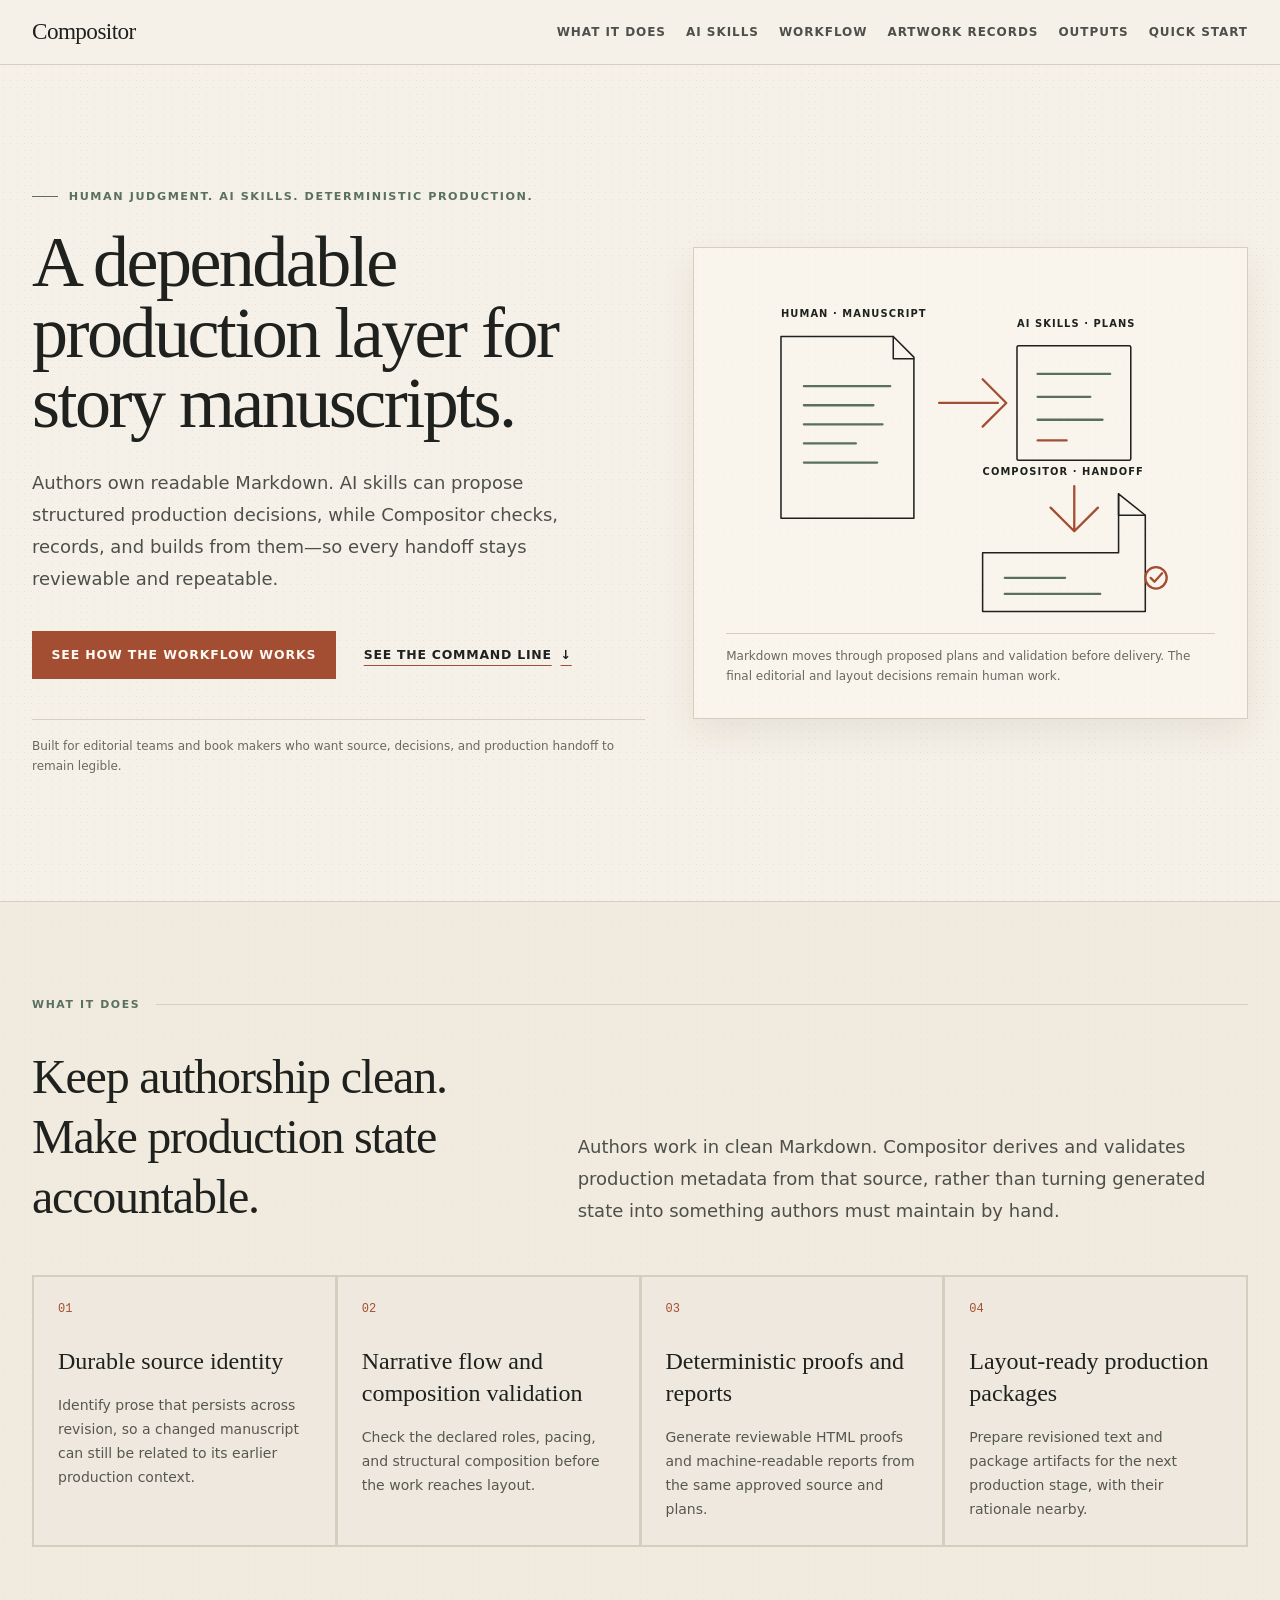
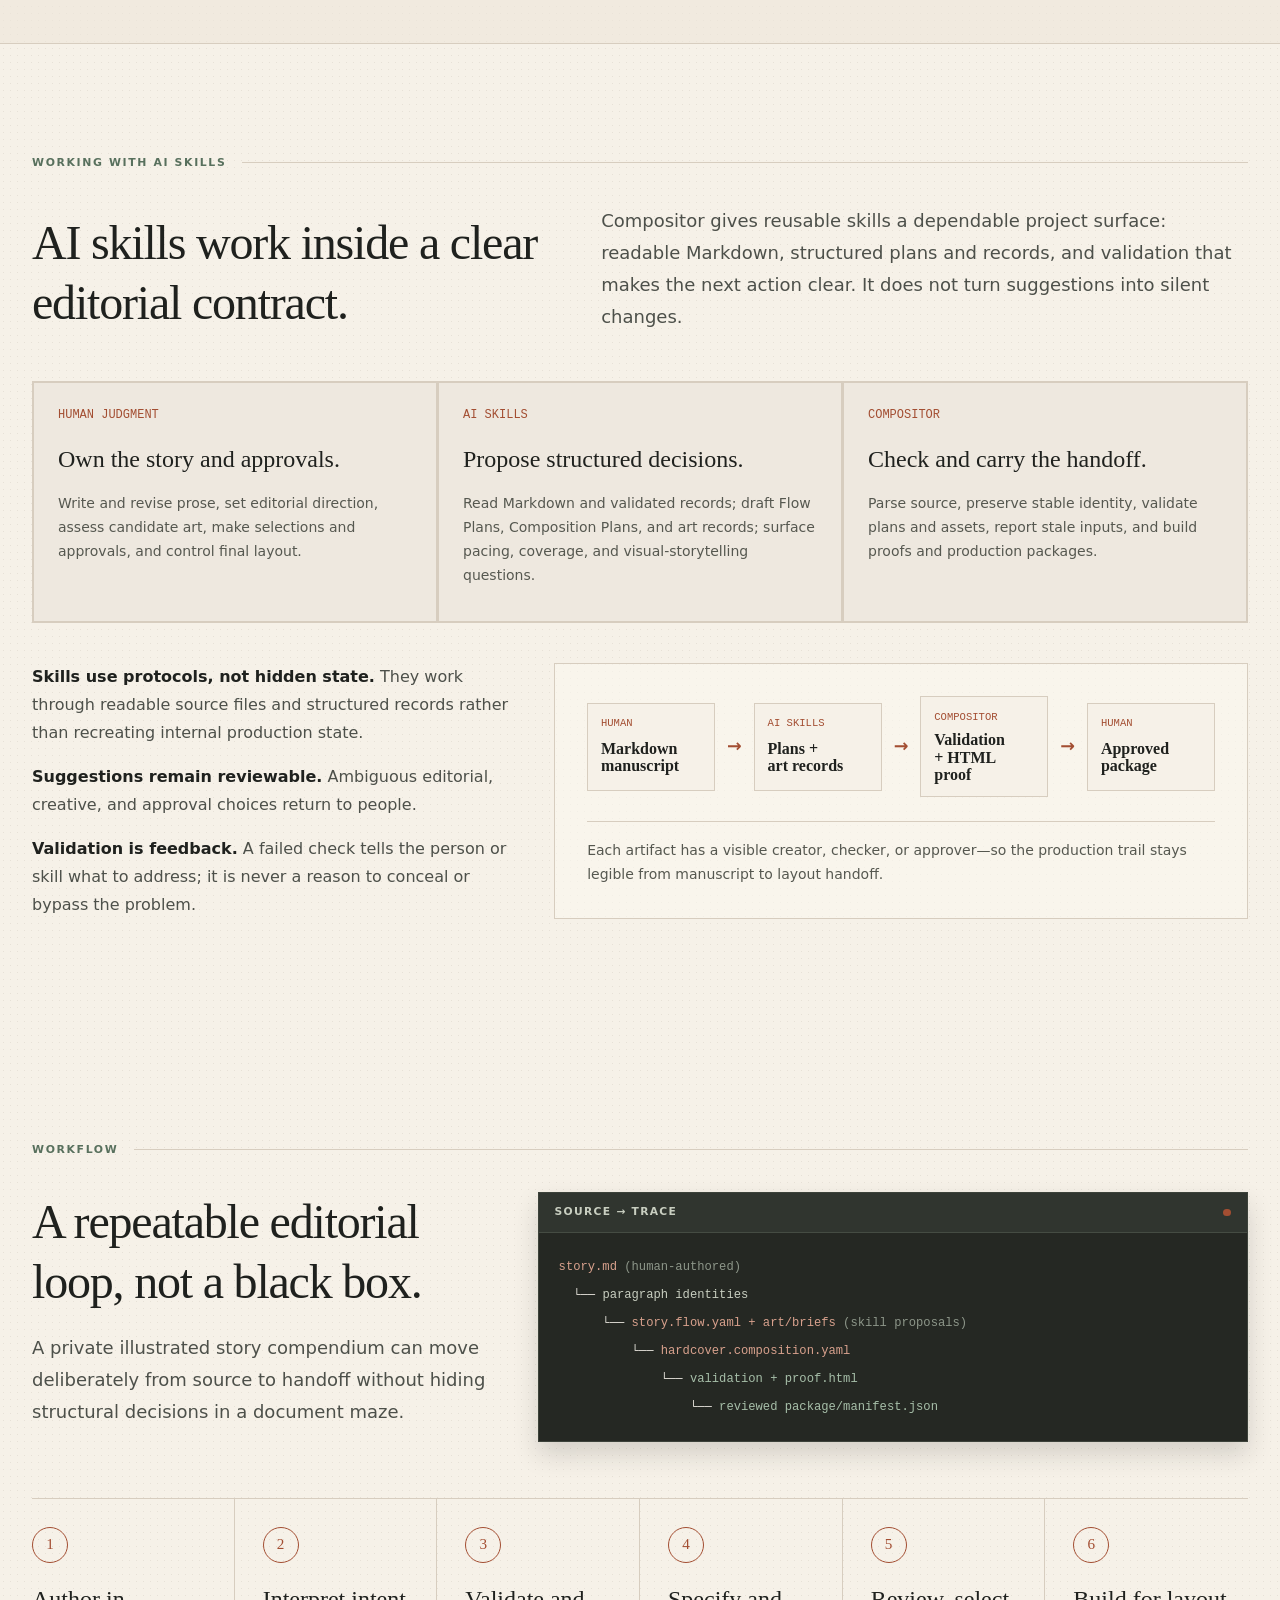
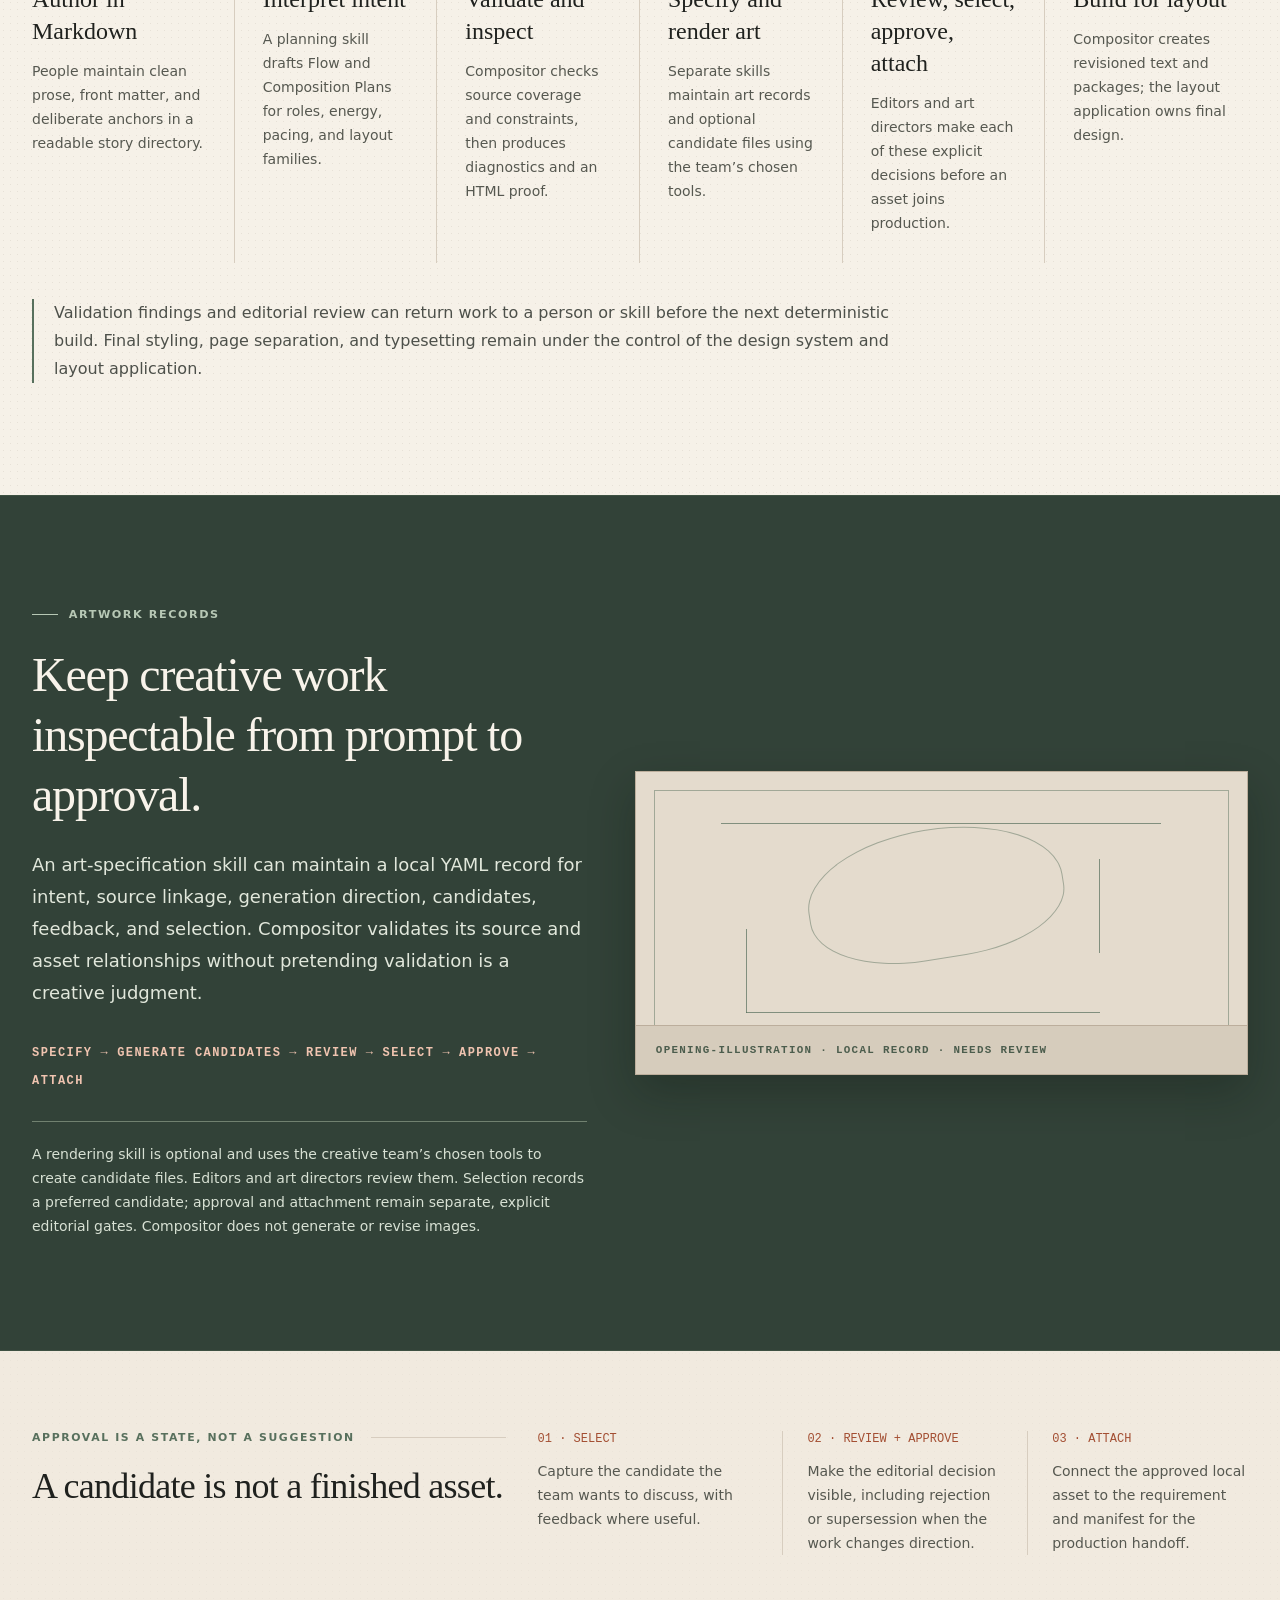
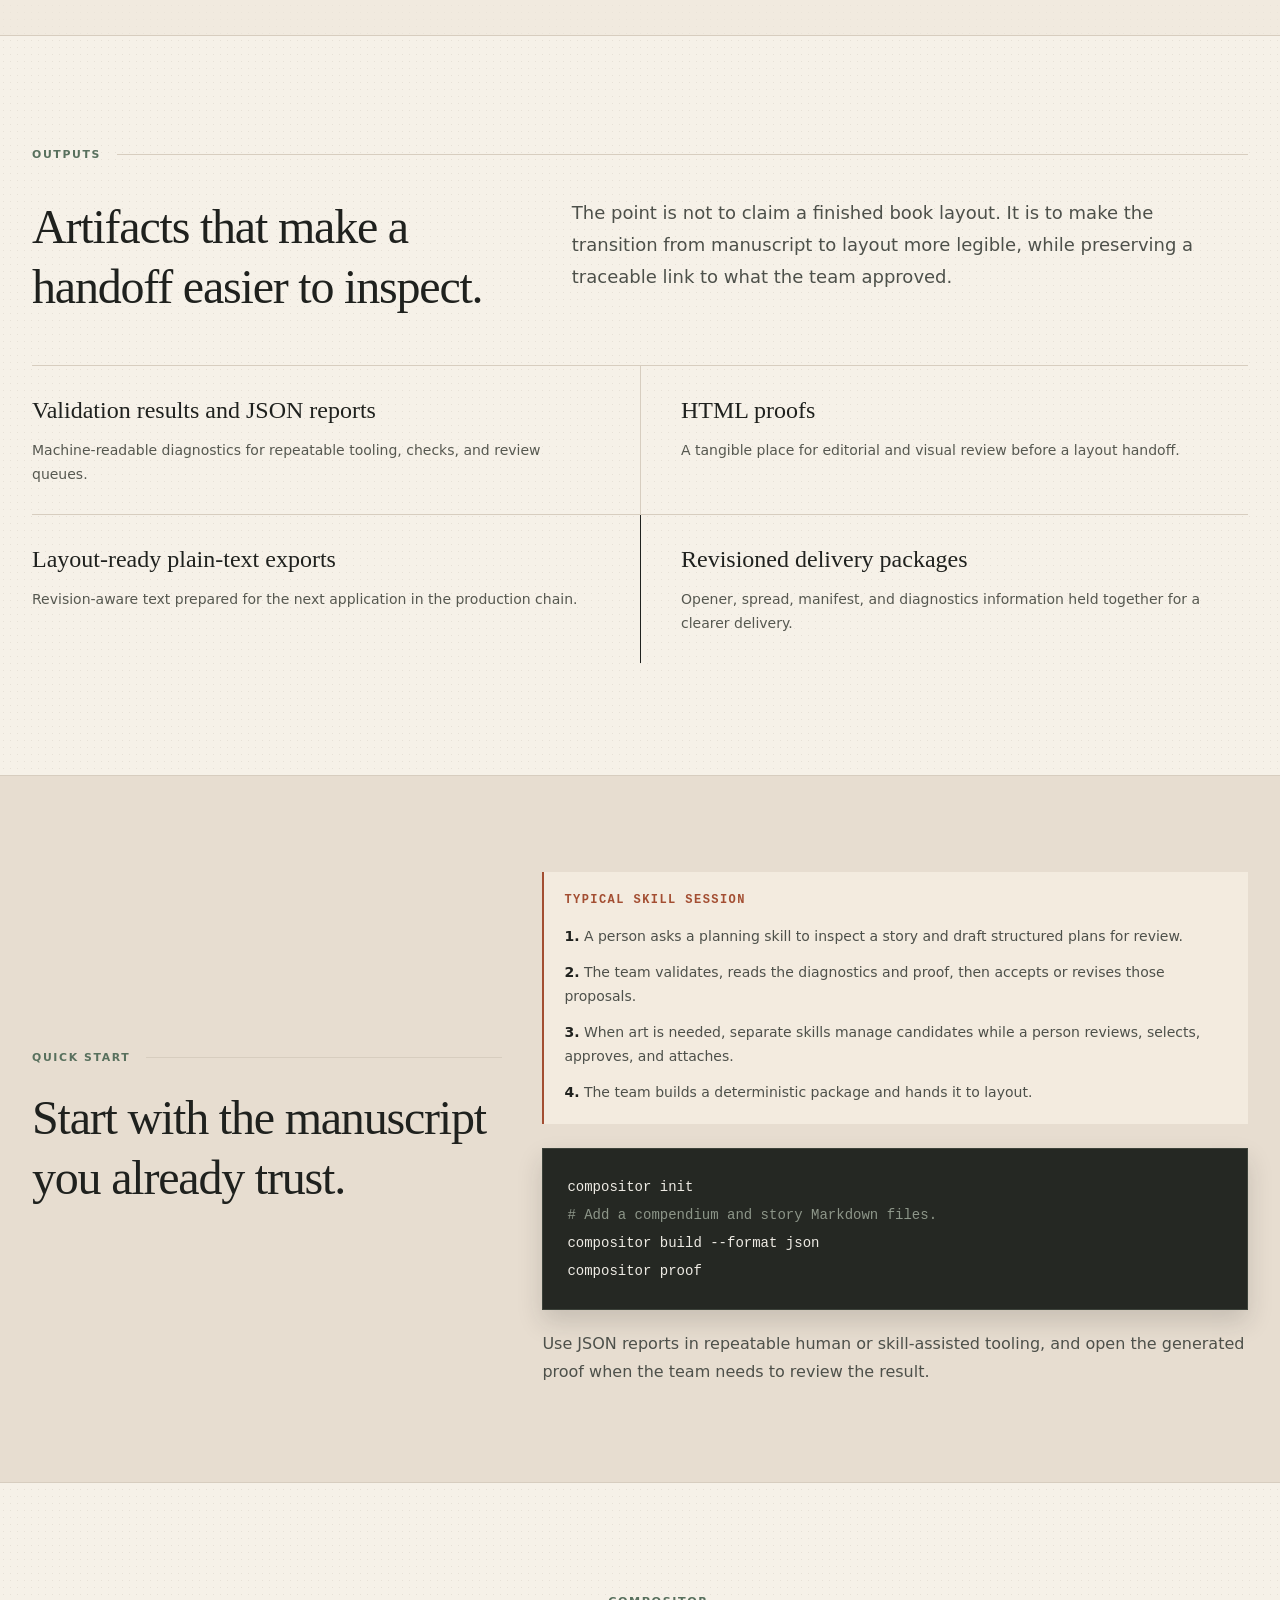
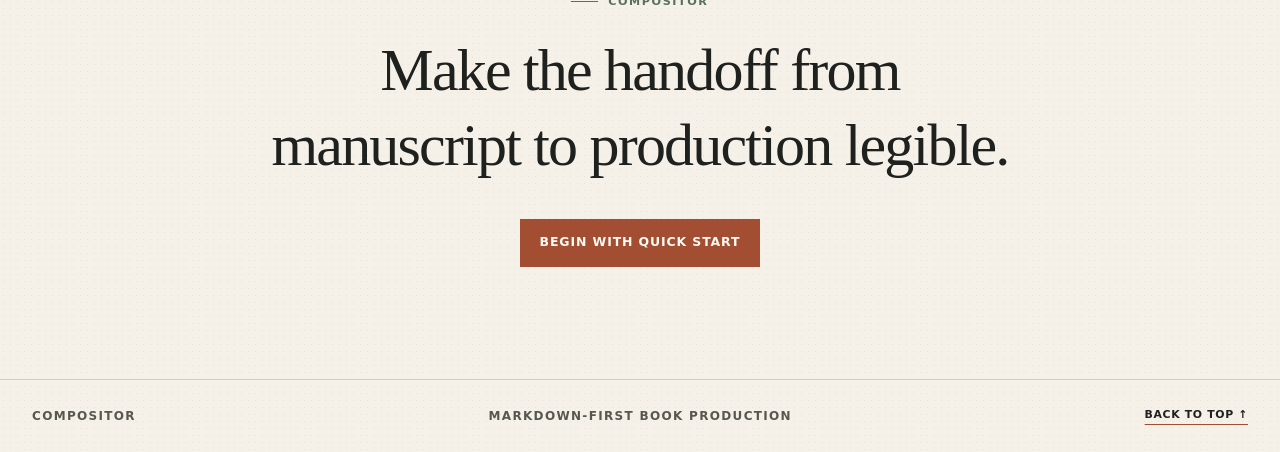
==== index.html @ b522b882 "chore: deploy website" ====
<!doctype html>
<html lang="en">
  <head>
    <meta charset="utf-8" />
    <meta name="viewport" content="width=device-width, initial-scale=1" />
    <meta
      name="description"
      content="Compositor is a deterministic, Markdown-first production layer for story manuscripts."
    />
    <title>Compositor — Markdown-first book production</title>
    <link rel="stylesheet" href="assets/styles.css" />
    <script type="module" src="assets/main.js"></script>
  </head>
  <body class="font-sans antialiased">
    <a
      class="sr-only fixed left-4 top-4 z-[100] bg-ink px-4 py-3 text-sm font-bold text-paper focus:not-sr-only"
      href="#main-content"
    >
      Skip to content
    </a>

    <header class="sticky top-0 z-50 border-b border-line bg-paper/95 backdrop-blur-sm">
      <div class="shell flex min-h-16 items-center justify-between gap-5">
        <a class="font-display text-[1.45rem] leading-none tracking-tight" href="#top" aria-label="Compositor home">Compositor</a>
        <nav class="hidden items-center gap-5 lg:flex" aria-label="Primary navigation">
          <a class="nav-link" href="#what-it-does">What it does</a>
          <a class="nav-link" href="#ai-workflow">AI skills</a>
          <a class="nav-link" href="#workflow">Workflow</a>
          <a class="nav-link" href="#artwork">Artwork records</a>
          <a class="nav-link" href="#outputs">Outputs</a>
          <a class="nav-link" href="#quick-start">Quick start</a>
        </nav>
        <button
          class="grid h-10 w-10 place-items-center border border-line text-ink lg:hidden"
          type="button"
          aria-expanded="false"
          aria-controls="mobile-menu"
          data-menu-button
        >
          <span class="sr-only">Toggle navigation</span>
          <span aria-hidden="true" class="text-lg leading-none">☰</span>
        </button>
      </div>
      <nav id="mobile-menu" class="border-t border-line bg-paper lg:hidden" aria-label="Mobile navigation" data-menu hidden>
        <div class="shell grid gap-1 py-4">
          <a class="nav-link px-1 py-2" href="#what-it-does">What it does</a>
          <a class="nav-link px-1 py-2" href="#ai-workflow">AI skills</a>
          <a class="nav-link px-1 py-2" href="#workflow">Workflow</a>
          <a class="nav-link px-1 py-2" href="#artwork">Artwork records</a>
          <a class="nav-link px-1 py-2" href="#outputs">Outputs</a>
          <a class="nav-link px-1 py-2" href="#quick-start">Quick start</a>
        </div>
      </nav>
    </header>

    <main id="main-content">
      <section id="top" class="shell grid min-h-[calc(100svh-4rem)] items-center gap-12 py-16 lg:grid-cols-[1.05fr_.95fr] lg:py-20">
        <div class="max-w-2xl">
          <p class="eyebrow">Human judgment. AI skills. Deterministic production.</p>
          <h1 class="mt-6 font-display text-5xl leading-[0.98] tracking-[-0.035em] text-ink sm:text-6xl lg:text-7xl">
            A dependable production layer for story manuscripts.
          </h1>
          <p class="mt-7 max-w-xl text-lg leading-8 text-[#4d504a]">
            Authors own readable Markdown. AI skills can propose structured production decisions, while Compositor checks, records, and builds from them—so every handoff stays reviewable and repeatable.
          </p>
          <div class="mt-9 flex flex-wrap items-center gap-x-7 gap-y-4">
            <a class="button-primary" href="#ai-workflow">See how the workflow works</a>
            <a class="text-link" href="#quick-start">See the command line <span aria-hidden="true">↓</span></a>
          </div>
          <p class="mt-10 border-t border-line pt-4 text-xs leading-5 text-[#686961]">
            Built for editorial teams and book makers who want source, decisions, and production handoff to remain legible.
          </p>
        </div>

        <figure class="relative mx-auto w-full max-w-xl border border-line bg-[#fbf7ef]/65 p-5 shadow-paper sm:p-8" aria-labelledby="hero-diagram-caption">
          <svg viewBox="0 0 640 440" class="h-auto w-full" role="img" aria-labelledby="hero-diagram-title hero-diagram-description">
            <title id="hero-diagram-title">Human, skill, and Compositor handoff</title>
            <desc id="hero-diagram-description">A manuscript passes through AI-skill plan proposals and Compositor validation to an approved production package.</desc>
            <g fill="none" stroke="currentColor" stroke-linecap="round" stroke-linejoin="round">
              <path d="M72 74h147l27 27v211H72z" stroke-width="2" />
              <path d="M219 74v29h27" stroke-width="2" />
              <path d="M102 139h113M102 164h91M102 189h103M102 214h68M102 239h96" stroke="#58705d" stroke-width="3" />
              <path d="M279 161h77M336 130l31 31-31 31" stroke="#a34e32" stroke-width="3" />
              <rect x="381" y="86" width="149" height="150" rx="2" stroke-width="2" />
              <path d="M408 123h95M408 153h69M408 183h85" stroke="#58705d" stroke-width="3" />
              <path d="M408 210h38" stroke="#a34e32" stroke-width="3" />
              <path d="M456 270v59M425 298l31 31 31-31" stroke="#a34e32" stroke-width="3" />
              <path d="M336 357h178v-77l35 28v126H336z" stroke-width="2" />
              <path d="M514 280v28h35" stroke-width="2" />
              <path d="M365 390h79M365 411h125" stroke="#58705d" stroke-width="3" />
              <circle cx="563" cy="390" r="14" stroke="#a34e32" stroke-width="3" />
              <path d="m556 390 5 5 10-11" stroke="#a34e32" stroke-width="3" />
            </g>
            <g fill="#1f211e" font-family="ui-sans-serif, system-ui, sans-serif" font-size="13" font-weight="700" letter-spacing="1.4">
              <text x="72" y="48">HUMAN · MANUSCRIPT</text>
              <text x="381" y="61">AI SKILLS · PLANS</text>
              <text x="336" y="255">COMPOSITOR · HANDOFF</text>
            </g>
          </svg>
          <figcaption id="hero-diagram-caption" class="mt-4 border-t border-line pt-3 text-xs leading-5 text-[#686961]">
            Markdown moves through proposed plans and validation before delivery. The final editorial and layout decisions remain human work.
          </figcaption>
        </figure>
      </section>

      <section id="what-it-does" class="border-y border-line bg-[#eee7da]/60 py-20 sm:py-24">
        <div class="shell">
          <p class="rule-label">What it does</p>
          <div class="mt-9 grid gap-10 lg:grid-cols-[.86fr_1.14fr] lg:items-end">
            <div>
              <h2 class="font-display text-4xl leading-tight tracking-[-0.025em] sm:text-5xl">Keep authorship clean. Make production state accountable.</h2>
            </div>
            <p class="max-w-2xl text-lg leading-8 text-[#4d504a]">
              Authors work in clean Markdown. Compositor derives and validates production metadata from that source, rather than turning generated state into something authors must maintain by hand.
            </p>
          </div>
          <div class="mt-12 grid gap-px overflow-hidden border border-line bg-line sm:grid-cols-2 lg:grid-cols-4">
            <article class="cap-card">
              <p class="font-mono text-xs text-rust">01</p>
              <h3 class="mt-7 font-display text-2xl">Durable source identity</h3>
              <p class="mt-4 text-sm leading-6 text-[#565850]">Identify prose that persists across revision, so a changed manuscript can still be related to its earlier production context.</p>
            </article>
            <article class="cap-card">
              <p class="font-mono text-xs text-rust">02</p>
              <h3 class="mt-7 font-display text-2xl">Narrative flow and composition validation</h3>
              <p class="mt-4 text-sm leading-6 text-[#565850]">Check the declared roles, pacing, and structural composition before the work reaches layout.</p>
            </article>
            <article class="cap-card">
              <p class="font-mono text-xs text-rust">03</p>
              <h3 class="mt-7 font-display text-2xl">Deterministic proofs and reports</h3>
              <p class="mt-4 text-sm leading-6 text-[#565850]">Generate reviewable HTML proofs and machine-readable reports from the same approved source and plans.</p>
            </article>
            <article class="cap-card">
              <p class="font-mono text-xs text-rust">04</p>
              <h3 class="mt-7 font-display text-2xl">Layout-ready production packages</h3>
              <p class="mt-4 text-sm leading-6 text-[#565850]">Prepare revisioned text and package artifacts for the next production stage, with their rationale nearby.</p>
            </article>
          </div>
        </div>
      </section>

      <section id="ai-workflow" class="shell py-20 sm:py-28">
        <p class="rule-label">Working with AI skills</p>
        <div class="mt-9 grid gap-10 lg:grid-cols-[.9fr_1.1fr] lg:items-end">
          <div>
            <h2 class="font-display text-4xl leading-tight tracking-[-0.025em] sm:text-5xl">AI skills work inside a clear editorial contract.</h2>
          </div>
          <p class="max-w-2xl text-lg leading-8 text-[#4d504a]">
            Compositor gives reusable skills a dependable project surface: readable Markdown, structured plans and records, and validation that makes the next action clear. It does not turn suggestions into silent changes.
          </p>
        </div>

        <div class="mt-12 grid gap-px overflow-hidden border border-line bg-line md:grid-cols-3" aria-label="Responsibility matrix">
          <article class="role-card">
            <p class="font-mono text-xs text-rust">HUMAN JUDGMENT</p>
            <h3 class="mt-5 font-display text-2xl">Own the story and approvals.</h3>
            <p class="mt-4 text-sm leading-6 text-[#565850]">Write and revise prose, set editorial direction, assess candidate art, make selections and approvals, and control final layout.</p>
          </article>
          <article class="role-card">
            <p class="font-mono text-xs text-rust">AI SKILLS</p>
            <h3 class="mt-5 font-display text-2xl">Propose structured decisions.</h3>
            <p class="mt-4 text-sm leading-6 text-[#565850]">Read Markdown and validated records; draft Flow Plans, Composition Plans, and art records; surface pacing, coverage, and visual-storytelling questions.</p>
          </article>
          <article class="role-card">
            <p class="font-mono text-xs text-rust">COMPOSITOR</p>
            <h3 class="mt-5 font-display text-2xl">Check and carry the handoff.</h3>
            <p class="mt-4 text-sm leading-6 text-[#565850]">Parse source, preserve stable identity, validate plans and assets, report stale inputs, and build proofs and production packages.</p>
          </article>
        </div>

        <div class="mt-10 grid gap-10 lg:grid-cols-[.82fr_1.18fr] lg:items-center">
          <div class="space-y-4 text-base leading-7 text-[#4d504a]">
            <p><strong class="text-ink">Skills use protocols, not hidden state.</strong> They work through readable source files and structured records rather than recreating internal production state.</p>
            <p><strong class="text-ink">Suggestions remain reviewable.</strong> Ambiguous editorial, creative, and approval choices return to people.</p>
            <p><strong class="text-ink">Validation is feedback.</strong> A failed check tells the person or skill what to address; it is never a reason to conceal or bypass the problem.</p>
          </div>
          <figure class="border border-line bg-[#fbf7ef]/65 p-6 sm:p-8" aria-labelledby="handoff-caption">
            <div class="handoff-rail" aria-label="Artifact handoff">
              <div class="handoff-node">
                <span class="font-mono text-[0.66rem] text-rust">HUMAN</span>
                <strong>Markdown<br />manuscript</strong>
              </div>
              <span class="handoff-arrow" aria-hidden="true">→</span>
              <div class="handoff-node">
                <span class="font-mono text-[0.66rem] text-rust">AI SKILLS</span>
                <strong>Plans +<br />art records</strong>
              </div>
              <span class="handoff-arrow" aria-hidden="true">→</span>
              <div class="handoff-node">
                <span class="font-mono text-[0.66rem] text-rust">COMPOSITOR</span>
                <strong>Validation<br />+ HTML proof</strong>
              </div>
              <span class="handoff-arrow" aria-hidden="true">→</span>
              <div class="handoff-node">
                <span class="font-mono text-[0.66rem] text-rust">HUMAN</span>
                <strong>Approved<br />package</strong>
              </div>
            </div>
            <figcaption id="handoff-caption" class="mt-6 border-t border-line pt-4 text-sm leading-6 text-[#565850]">
              Each artifact has a visible creator, checker, or approver—so the production trail stays legible from manuscript to layout handoff.
            </figcaption>
          </figure>
        </div>
      </section>

      <section id="workflow" class="shell py-20 sm:py-28">
        <p class="rule-label">Workflow</p>
        <div class="mt-9 grid gap-8 lg:grid-cols-[.8fr_1.2fr]">
          <div>
            <h2 class="font-display text-4xl leading-tight tracking-[-0.025em] sm:text-5xl">A repeatable editorial loop, not a black box.</h2>
            <p class="mt-5 max-w-lg text-lg leading-8 text-[#4d504a]">A private illustrated story compendium can move deliberately from source to handoff without hiding structural decisions in a document maze.</p>
          </div>
          <aside class="code-panel self-start" aria-label="Example source-to-output trace">
            <div class="code-heading"><span>source → trace</span><span class="dot" aria-hidden="true"></span></div>
            <pre class="overflow-x-auto p-5 font-mono text-[0.76rem] leading-7"><code><span class="text-[#d8a18d]">story.md</span> <span class="text-[#8d9689]">(human-authored)</span>
  └── <span class="text-[#c8cec0]">paragraph identities</span>
      └── <span class="text-[#d8a18d]">story.flow.yaml + art/briefs</span> <span class="text-[#8d9689]">(skill proposals)</span>
          └── <span class="text-[#d8a18d]">hardcover.composition.yaml</span>
              └── <span class="text-[#a7bfa9]">validation + proof.html</span>
                  └── <span class="text-[#a7bfa9]">reviewed package/manifest.json</span></code></pre>
          </aside>
        </div>
        <ol class="mt-14 grid gap-0 border-t border-line xl:grid-cols-6">
          <li class="border-b border-line py-7 pr-6 xl:border-b-0 xl:border-r xl:pr-7">
            <span class="step-number">1</span>
            <h3 class="mt-5 font-display text-2xl">Author in Markdown</h3>
            <p class="mt-3 text-sm leading-6 text-[#565850]">People maintain clean prose, front matter, and deliberate anchors in a readable story directory.</p>
          </li>
          <li class="border-b border-line py-7 pr-6 xl:border-b-0 xl:border-r xl:px-7">
            <span class="step-number">2</span>
            <h3 class="mt-5 font-display text-2xl">Interpret intent</h3>
            <p class="mt-3 text-sm leading-6 text-[#565850]">A planning skill drafts Flow and Composition Plans for roles, energy, pacing, and layout families.</p>
          </li>
          <li class="border-b border-line py-7 pr-6 xl:border-b-0 xl:border-r xl:px-7">
            <span class="step-number">3</span>
            <h3 class="mt-5 font-display text-2xl">Validate and inspect</h3>
            <p class="mt-3 text-sm leading-6 text-[#565850]">Compositor checks source coverage and constraints, then produces diagnostics and an HTML proof.</p>
          </li>
          <li class="border-b border-line py-7 pr-6 xl:border-b-0 xl:border-r xl:px-7">
            <span class="step-number">4</span>
            <h3 class="mt-5 font-display text-2xl">Specify and render art</h3>
            <p class="mt-3 text-sm leading-6 text-[#565850]">Separate skills maintain art records and optional candidate files using the team’s chosen tools.</p>
          </li>
          <li class="border-b border-line py-7 pr-6 xl:border-b-0 xl:border-r xl:px-7">
            <span class="step-number">5</span>
            <h3 class="mt-5 font-display text-2xl">Review, select, approve, attach</h3>
            <p class="mt-3 text-sm leading-6 text-[#565850]">Editors and art directors make each of these explicit decisions before an asset joins production.</p>
          </li>
          <li class="py-7 xl:pl-7">
            <span class="step-number">6</span>
            <h3 class="mt-5 font-display text-2xl">Build for layout</h3>
            <p class="mt-3 text-sm leading-6 text-[#565850]">Compositor creates revisioned text and packages; the layout application owns final design.</p>
          </li>
        </ol>
        <p class="mt-9 max-w-4xl border-l-2 border-moss pl-5 text-base leading-7 text-[#4d504a]">
          Validation findings and editorial review can return work to a person or skill before the next deterministic build. Final styling, page separation, and typesetting remain under the control of the design system and layout application.
        </p>
      </section>

      <section id="artwork" class="border-y border-[#3e5142] bg-[#324238] py-20 text-[#f8f3ea] sm:py-28">
        <div class="shell grid gap-12 lg:grid-cols-[.95fr_1.05fr] lg:items-center">
          <div>
            <p class="eyebrow !text-[#b7c8b5]">Artwork records</p>
            <h2 class="mt-6 font-display text-4xl leading-tight tracking-[-0.025em] sm:text-5xl">Keep creative work inspectable from prompt to approval.</h2>
            <p class="mt-6 max-w-xl text-lg leading-8 text-[#e1e7db]">
              An art-specification skill can maintain a local YAML record for intent, source linkage, generation direction, candidates, feedback, and selection. Compositor validates its source and asset relationships without pretending validation is a creative judgment.
            </p>
            <ol class="mt-9 flex flex-wrap gap-x-2 gap-y-3 font-mono text-xs font-bold uppercase tracking-[0.12em] text-[#f0c4b0]" aria-label="Artwork lifecycle">
              <li>Specify</li><li aria-hidden="true">→</li><li>Generate candidates</li><li aria-hidden="true">→</li><li>Review</li><li aria-hidden="true">→</li><li>Select</li><li aria-hidden="true">→</li><li>Approve</li><li aria-hidden="true">→</li><li>Attach</li>
            </ol>
            <p class="mt-8 border-t border-[#718170] pt-5 text-sm leading-6 text-[#d8e1d4]">
              A rendering skill is optional and uses the creative team’s chosen tools to create candidate files. Editors and art directors review them. Selection records a preferred candidate; approval and attachment remain separate, explicit editorial gates. Compositor does not generate or revise images.
            </p>
          </div>
          <figure class="art-frame shadow-[0_18px_42px_rgba(11,20,13,.28)]" aria-labelledby="art-caption">
            <div class="absolute inset-x-[14%] top-[17%] h-px bg-moss/70"></div>
            <div class="absolute bottom-[20%] left-[18%] h-px w-[58%] bg-moss/70"></div>
            <div class="absolute bottom-[20%] left-[18%] h-[28%] w-px bg-moss/70"></div>
            <div class="absolute right-[24%] top-[29%] h-[31%] w-px bg-moss/70"></div>
            <div class="absolute inset-x-0 bottom-0 border-t border-[#bcae9c] bg-[#d6ccbc] px-5 py-4 font-mono text-[0.68rem] font-bold uppercase tracking-[0.12em] text-[#4c5d4d]">
              opening-illustration · local record · needs review
            </div>
            <figcaption id="art-caption" class="sr-only">A neutral placeholder for a structured artwork record, not a proposed illustration.</figcaption>
          </figure>
        </div>
      </section>

      <section class="border-b border-line bg-[#eee7da]/60 py-16 sm:py-20">
        <div class="shell grid gap-8 lg:grid-cols-[.8fr_1.2fr]">
          <div>
            <p class="rule-label">Approval is a state, not a suggestion</p>
            <h2 class="mt-5 font-display text-3xl leading-tight tracking-[-0.02em] sm:text-4xl">A candidate is not a finished asset.</h2>
          </div>
          <div class="grid gap-6 sm:grid-cols-3">
            <article>
              <p class="font-mono text-xs text-rust">01 · SELECT</p>
              <p class="mt-3 text-sm leading-6 text-[#565850]">Capture the candidate the team wants to discuss, with feedback where useful.</p>
            </article>
            <article class="border-t border-line pt-6 sm:border-l sm:border-t-0 sm:pl-6 sm:pt-0">
              <p class="font-mono text-xs text-rust">02 · REVIEW + APPROVE</p>
              <p class="mt-3 text-sm leading-6 text-[#565850]">Make the editorial decision visible, including rejection or supersession when the work changes direction.</p>
            </article>
            <article class="border-t border-line pt-6 sm:border-l sm:border-t-0 sm:pl-6 sm:pt-0">
              <p class="font-mono text-xs text-rust">03 · ATTACH</p>
              <p class="mt-3 text-sm leading-6 text-[#565850]">Connect the approved local asset to the requirement and manifest for the production handoff.</p>
            </article>
          </div>
        </div>
      </section>

      <section id="outputs" class="shell py-20 sm:py-28">
        <p class="rule-label">Outputs</p>
        <div class="mt-9 grid gap-10 lg:grid-cols-[.85fr_1.15fr]">
          <div>
            <h2 class="font-display text-4xl leading-tight tracking-[-0.025em] sm:text-5xl">Artifacts that make a handoff easier to inspect.</h2>
          </div>
          <p class="max-w-2xl text-lg leading-8 text-[#4d504a]">The point is not to claim a finished book layout. It is to make the transition from manuscript to layout more legible, while preserving a traceable link to what the team approved.</p>
        </div>
        <div class="mt-12 grid border-t border-line md:grid-cols-2">
          <article class="border-b border-line py-7 md:pr-10">
            <h3 class="font-display text-2xl">Validation results and JSON reports</h3>
            <p class="mt-3 text-sm leading-6 text-[#565850]">Machine-readable diagnostics for repeatable tooling, checks, and review queues.</p>
          </article>
          <article class="border-b border-line py-7 md:border-l md:pl-10">
            <h3 class="font-display text-2xl">HTML proofs</h3>
            <p class="mt-3 text-sm leading-6 text-[#565850]">A tangible place for editorial and visual review before a layout handoff.</p>
          </article>
          <article class="border-b border-line py-7 md:border-b-0 md:pr-10">
            <h3 class="font-display text-2xl">Layout-ready plain-text exports</h3>
            <p class="mt-3 text-sm leading-6 text-[#565850]">Revision-aware text prepared for the next application in the production chain.</p>
          </article>
          <article class="py-7 md:border-l md:pl-10">
            <h3 class="font-display text-2xl">Revisioned delivery packages</h3>
            <p class="mt-3 text-sm leading-6 text-[#565850]">Opener, spread, manifest, and diagnostics information held together for a clearer delivery.</p>
          </article>
        </div>
      </section>

      <section id="quick-start" class="border-y border-line bg-[#e7ddd0] py-20 sm:py-24">
        <div class="shell grid gap-10 lg:grid-cols-[.8fr_1.2fr] lg:items-center">
          <div>
            <p class="rule-label">Quick start</p>
            <h2 class="mt-6 font-display text-4xl leading-tight tracking-[-0.025em] sm:text-5xl">Start with the manuscript you already trust.</h2>
          </div>
          <div class="min-w-0">
            <aside class="mb-6 border-l-2 border-rust bg-[#f3ebdf] px-5 py-5" aria-label="Typical skill session">
              <p class="font-mono text-xs font-bold uppercase tracking-[0.12em] text-rust">Typical skill session</p>
              <ol class="mt-4 grid gap-3 text-sm leading-6 text-[#4d504a]">
                <li><strong class="text-ink">1.</strong> A person asks a planning skill to inspect a story and draft structured plans for review.</li>
                <li><strong class="text-ink">2.</strong> The team validates, reads the diagnostics and proof, then accepts or revises those proposals.</li>
                <li><strong class="text-ink">3.</strong> When art is needed, separate skills manage candidates while a person reviews, selects, approves, and attaches.</li>
                <li><strong class="text-ink">4.</strong> The team builds a deterministic package and hands it to layout.</li>
              </ol>
            </aside>
            <pre class="code-panel"><code class="block overflow-x-auto p-6 font-mono text-sm leading-7">compositor init
<span class="text-[#8d9689]"># Add a compendium and story Markdown files.</span>
compositor build --format json
compositor proof</code></pre>
            <p class="mt-5 text-base leading-7 text-[#4d504a]">Use JSON reports in repeatable human or skill-assisted tooling, and open the generated proof when the team needs to review the result.</p>
          </div>
        </div>
      </section>

      <section class="shell py-20 text-center sm:py-28">
        <p class="eyebrow mx-auto w-fit">Compositor</p>
        <h2 class="mx-auto mt-6 max-w-3xl font-display text-4xl leading-tight tracking-[-0.03em] sm:text-6xl">Make the handoff from manuscript to production legible.</h2>
        <a class="button-primary mt-9" href="#quick-start">Begin with quick start</a>
      </section>
    </main>

    <footer class="border-t border-line">
      <div class="shell flex flex-col gap-3 py-7 text-xs font-bold uppercase tracking-[0.11em] text-[#565850] sm:flex-row sm:items-center sm:justify-between">
        <span>Compositor</span>
        <span>Markdown-first book production</span>
        <a class="text-link !text-[0.68rem]" href="#top">Back to top ↑</a>
      </div>
    </footer>
  </body>
</html>
---- assets/styles.css ----
/*! tailwindcss v4.3.3 | MIT License | https://tailwindcss.com */
@layer properties{@supports (((-webkit-hyphens:none)) and (not (margin-trim:inline))) or ((-moz-orient:inline) and (not (color:rgb(from red r g b)))){*,:before,:after,::backdrop{--tw-space-y-reverse:0;--tw-border-style:solid;--tw-leading:initial;--tw-font-weight:initial;--tw-tracking:initial;--tw-ordinal:initial;--tw-slashed-zero:initial;--tw-numeric-figure:initial;--tw-numeric-spacing:initial;--tw-numeric-fraction:initial;--tw-shadow:0 0 #0000;--tw-shadow-color:initial;--tw-shadow-alpha:100%;--tw-inset-shadow:0 0 #0000;--tw-inset-shadow-color:initial;--tw-inset-shadow-alpha:100%;--tw-ring-color:initial;--tw-ring-shadow:0 0 #0000;--tw-inset-ring-color:initial;--tw-inset-ring-shadow:0 0 #0000;--tw-ring-inset:initial;--tw-ring-offset-width:0px;--tw-ring-offset-color:#fff;--tw-ring-offset-shadow:0 0 #0000;--tw-blur:initial;--tw-brightness:initial;--tw-contrast:initial;--tw-grayscale:initial;--tw-hue-rotate:initial;--tw-invert:initial;--tw-opacity:initial;--tw-saturate:initial;--tw-sepia:initial;--tw-drop-shadow:initial;--tw-drop-shadow-color:initial;--tw-drop-shadow-alpha:100%;--tw-drop-shadow-size:initial;--tw-backdrop-blur:initial;--tw-backdrop-brightness:initial;--tw-backdrop-contrast:initial;--tw-backdrop-grayscale:initial;--tw-backdrop-hue-rotate:initial;--tw-backdrop-invert:initial;--tw-backdrop-opacity:initial;--tw-backdrop-saturate:initial;--tw-backdrop-sepia:initial}}}@layer theme{:root,:host{--font-sans:Inter, ui-sans-serif, system-ui, -apple-system, BlinkMacSystemFont, "Segoe UI", sans-serif;--font-mono:"SFMono-Regular", Consolas, "Liberation Mono", monospace;--spacing:.25rem;--container-lg:32rem;--container-xl:36rem;--container-2xl:42rem;--container-3xl:48rem;--container-4xl:56rem;--text-xs:.75rem;--text-xs--line-height:calc(1 / .75);--text-sm:.875rem;--text-sm--line-height:calc(1.25 / .875);--text-base:1rem;--text-base--line-height:calc(1.5 / 1);--text-lg:1.125rem;--text-lg--line-height:calc(1.75 / 1.125);--text-2xl:1.5rem;--text-2xl--line-height:calc(2 / 1.5);--text-3xl:1.875rem;--text-3xl--line-height:calc(2.25 / 1.875);--text-4xl:2.25rem;--text-4xl--line-height:calc(2.5 / 2.25);--text-5xl:3rem;--text-5xl--line-height:1;--text-6xl:3.75rem;--text-6xl--line-height:1;--text-7xl:4.5rem;--text-7xl--line-height:1;--font-weight-bold:700;--tracking-tight:-.025em;--leading-tight:1.25;--blur-sm:8px;--default-transition-duration:.15s;--default-transition-timing-function:cubic-bezier(.4, 0, .2, 1);--default-font-family:var(--font-sans);--default-mono-font-family:var(--font-mono);--color-paper:#f6f1e8;--color-ink:#1f211e;--color-rust:#a34e32;--color-moss:#58705d;--color-line:#d7cdbf;--font-display:"Iowan Old Style", "Palatino Linotype", "Book Antiqua", Palatino, Georgia, serif}}@layer base{*,:after,:before,::backdrop{box-sizing:border-box;border:0 solid;margin:0;padding:0}::file-selector-button{box-sizing:border-box;border:0 solid;margin:0;padding:0}html,:host{-webkit-text-size-adjust:100%;tab-size:4;line-height:1.5;font-family:var(--default-font-family,-apple-system, BlinkMacSystemFont, "Segoe UI", Roboto, "Helvetica Neue", "Noto Sans", Arial, sans-serif, "Apple Color Emoji", "Segoe UI Emoji", "Segoe UI Symbol", "Noto Color Emoji");font-feature-settings:var(--default-font-feature-settings,normal);font-variation-settings:var(--default-font-variation-settings,normal);-webkit-tap-highlight-color:transparent}hr{height:0;color:inherit;border-top-width:1px}abbr:where([title]){-webkit-text-decoration:underline dotted;text-decoration:underline dotted}h1,h2,h3,h4,h5,h6{font-size:inherit;font-weight:inherit}a{color:inherit;-webkit-text-decoration:inherit;-webkit-text-decoration:inherit;-webkit-text-decoration:inherit;text-decoration:inherit}b,strong{font-weight:bolder}code,kbd,samp,pre{font-family:var(--default-mono-font-family,ui-monospace, SFMono-Regular, Menlo, Monaco, Consolas, "Liberation Mono", "Courier New", monospace);font-feature-settings:var(--default-mono-font-feature-settings,normal);font-variation-settings:var(--default-mono-font-variation-settings,normal);font-size:1em}small{font-size:80%}sub,sup{vertical-align:baseline;font-size:75%;line-height:0;position:relative}sub{bottom:-.25em}sup{top:-.5em}table{text-indent:0;border-color:inherit;border-collapse:collapse}:-moz-focusring:where(:not(iframe)){outline:auto}progress{vertical-align:baseline}summary{display:list-item}ol,ul,menu{list-style:none}img,svg,video,canvas,audio,iframe,embed,object{vertical-align:middle;display:block}img,video{max-width:100%;height:auto}button,input,select,optgroup,textarea{font:inherit;font-feature-settings:inherit;font-variation-settings:inherit;letter-spacing:inherit;color:inherit;opacity:1;background-color:#0000;border-radius:0}::file-selector-button{font:inherit;font-feature-settings:inherit;font-variation-settings:inherit;letter-spacing:inherit;color:inherit;opacity:1;background-color:#0000;border-radius:0}:where(select:is([multiple],[size])) optgroup{font-weight:bolder}:where(select:is([multiple],[size])) optgroup option{padding-inline-start:20px}::file-selector-button{margin-inline-end:4px}::placeholder{opacity:1}@supports (not ((-webkit-appearance:-apple-pay-button))) or (contain-intrinsic-size:1px){::placeholder{color:currentColor}@supports (color:color-mix(in lab, red, red)){::placeholder{color:color-mix(in oklab, currentcolor 50%, transparent)}}}textarea{resize:vertical}::-webkit-search-decoration{-webkit-appearance:none}::-webkit-date-and-time-value{min-height:1lh;text-align:inherit}::-webkit-datetime-edit{display:inline-flex}::-webkit-datetime-edit-fields-wrapper{padding:0}::-webkit-datetime-edit{padding-block:0}::-webkit-datetime-edit-year-field{padding-block:0}::-webkit-datetime-edit-month-field{padding-block:0}::-webkit-datetime-edit-day-field{padding-block:0}::-webkit-datetime-edit-hour-field{padding-block:0}::-webkit-datetime-edit-minute-field{padding-block:0}::-webkit-datetime-edit-second-field{padding-block:0}::-webkit-datetime-edit-millisecond-field{padding-block:0}::-webkit-datetime-edit-meridiem-field{padding-block:0}::-webkit-calendar-picker-indicator{line-height:1}:-moz-ui-invalid{box-shadow:none}button,input:where([type=button],[type=reset],[type=submit]){appearance:button}::file-selector-button{appearance:button}::-webkit-inner-spin-button{height:auto}::-webkit-outer-spin-button{height:auto}[hidden]:where(:not([hidden=until-found])){display:none!important}html{scroll-behavior:smooth;background:#f6f1e8}body{color:#1f211e;text-rendering:optimizelegibility;background-color:#f6f1e8;background-image:radial-gradient(#50423117 .55px,#0000 .55px);background-size:7px 7px;min-width:320px}::selection{color:#fffaf2;background:#a34e32}:focus-visible{outline-offset:4px;outline:3px solid #a34e32}}@layer components{.shell{width:min(100% - 2rem,76rem);margin-inline:auto}.eyebrow{color:#58705d;letter-spacing:.14em;text-transform:uppercase;align-items:center;gap:.65rem;font-size:.7rem;font-weight:700;line-height:1.2;display:flex}.eyebrow:before{content:"";background:currentColor;width:1.65rem;height:1px}.rule-label{color:#58705d;letter-spacing:.15em;text-transform:uppercase;align-items:center;gap:1rem;font-size:.68rem;font-weight:700;line-height:1.2;display:flex}.rule-label:after{content:"";background:#d7cdbf;flex:1;height:1px}.nav-link{color:#4d504a;letter-spacing:.08em;text-transform:uppercase;padding-block:.35rem;font-size:.75rem;font-weight:700;transition:color .16s}.nav-link:hover,.nav-link:focus-visible{color:#a34e32}.button-primary{color:#fffaf2;letter-spacing:.07em;text-transform:uppercase;background:#a34e32;border:1px solid #a34e32;justify-content:center;align-items:center;min-height:3rem;padding:.7rem 1.15rem;font-size:.78rem;font-weight:750;transition:background .16s,border-color .16s,transform .16s;display:inline-flex}.button-primary:hover{background:#7f3925;border-color:#7f3925;transform:translateY(-1px)}.text-link{color:#1f211e;letter-spacing:.06em;text-underline-offset:.35rem;text-transform:uppercase;align-items:center;gap:.55rem;font-size:.78rem;font-weight:750;-webkit-text-decoration:underline #a34e32;text-decoration:underline #a34e32;text-decoration-thickness:1px;display:inline-flex}.text-link:hover{color:#a34e32}.cap-card{background:#fffcf694;border:1px solid #d7cdbf;min-height:13rem;padding:1.5rem}.cap-card:hover{border-color:#a34e32}.role-card{background:#fffcf694;border:1px solid #d7cdbf;min-height:15rem;padding:1.5rem}.handoff-rail{grid-template-columns:1fr auto;align-items:center;gap:.75rem;display:grid}.handoff-node{background:#f6f1e8;border:1px solid #d7cdbf;gap:.35rem;min-height:5.5rem;padding:.8rem;display:grid}.handoff-node strong{font-family:Iowan Old Style,Palatino Linotype,Georgia,serif;font-size:1rem;line-height:1.08}.handoff-arrow{color:#a34e32;font-size:1.1rem;font-weight:700}.step-number{color:#a34e32;border:1px solid;border-radius:999px;place-items:center;width:2.25rem;height:2.25rem;font-family:Iowan Old Style,Georgia,serif;font-size:.95rem;display:grid}.code-panel{color:#eeebe4;background:#252823;border:1px solid #3c423a;min-width:0;overflow:hidden;box-shadow:0 12px 24px #1f211e29}.code-heading{color:#c8cec0;letter-spacing:.12em;text-transform:uppercase;background:#30352f;border-bottom:1px solid #454c43;justify-content:space-between;align-items:center;padding:.7rem 1rem;font-size:.67rem;font-weight:700;display:flex}.dot{background:#a34e32;border-radius:999px;width:.48rem;height:.48rem}.art-frame{background:#e4dbcd;border:1px solid #bcae9c;min-height:19rem;position:relative;overflow:hidden}.art-frame:before,.art-frame:after{content:"";border:1px solid #58705d7a;position:absolute}.art-frame:before{inset:1.15rem}.art-frame:after{border-radius:50% 50% 42% 42%;width:42%;height:43%;top:19%;left:28%;transform:rotate(-9deg)}}@layer utilities{.invisible{visibility:hidden}.visible{visibility:visible}.sr-only{clip-path:inset(50%);white-space:nowrap;border-width:0;width:1px;height:1px;margin:-1px;padding:0;position:absolute;overflow:hidden}.absolute{position:absolute}.fixed{position:fixed}.relative{position:relative}.static{position:static}.sticky{position:sticky}.inset-x-0{inset-inline:0}.inset-x-\[14\%\]{inset-inline:14%}.top-0{top:0}.top-4{top:calc(var(--spacing) * 4)}.top-\[17\%\]{top:17%}.top-\[29\%\]{top:29%}.right-\[24\%\]{right:24%}.bottom-0{bottom:0}.bottom-\[20\%\]{bottom:20%}.left-4{left:calc(var(--spacing) * 4)}.left-\[18\%\]{left:18%}.z-50{z-index:50}.z-\[100\]{z-index:100}.mx-auto{margin-inline:auto}.mt-3{margin-top:calc(var(--spacing) * 3)}.mt-4{margin-top:calc(var(--spacing) * 4)}.mt-5{margin-top:calc(var(--spacing) * 5)}.mt-6{margin-top:calc(var(--spacing) * 6)}.mt-7{margin-top:calc(var(--spacing) * 7)}.mt-8{margin-top:calc(var(--spacing) * 8)}.mt-9{margin-top:calc(var(--spacing) * 9)}.mt-10{margin-top:calc(var(--spacing) * 10)}.mt-12{margin-top:calc(var(--spacing) * 12)}.mt-14{margin-top:calc(var(--spacing) * 14)}.mb-6{margin-bottom:calc(var(--spacing) * 6)}.block{display:block}.contents{display:contents}.flex{display:flex}.grid{display:grid}.hidden{display:none}.inline{display:inline}.h-10{height:calc(var(--spacing) * 10)}.h-\[28\%\]{height:28%}.h-\[31\%\]{height:31%}.h-auto{height:auto}.h-px{height:1px}.min-h-16{min-height:calc(var(--spacing) * 16)}.min-h-\[calc\(100svh-4rem\)\]{min-height:calc(100svh - 4rem)}.w-10{width:calc(var(--spacing) * 10)}.w-\[58\%\]{width:58%}.w-fit{width:fit-content}.w-full{width:100%}.w-px{width:1px}.max-w-2xl{max-width:var(--container-2xl)}.max-w-3xl{max-width:var(--container-3xl)}.max-w-4xl{max-width:var(--container-4xl)}.max-w-lg{max-width:var(--container-lg)}.max-w-xl{max-width:var(--container-xl)}.min-w-0{min-width:0}.flex-col{flex-direction:column}.flex-wrap{flex-wrap:wrap}.place-items-center{place-items:center}.items-center{align-items:center}.justify-between{justify-content:space-between}.gap-0{gap:0}.gap-1{gap:var(--spacing)}.gap-3{gap:calc(var(--spacing) * 3)}.gap-5{gap:calc(var(--spacing) * 5)}.gap-6{gap:calc(var(--spacing) * 6)}.gap-8{gap:calc(var(--spacing) * 8)}.gap-10{gap:calc(var(--spacing) * 10)}.gap-12{gap:calc(var(--spacing) * 12)}.gap-px{gap:1px}:where(.space-y-4>:not(:last-child)){--tw-space-y-reverse:0;margin-block-start:calc(calc(var(--spacing) * 4) * var(--tw-space-y-reverse));margin-block-end:calc(calc(var(--spacing) * 4) * calc(1 - var(--tw-space-y-reverse)))}.gap-x-2{column-gap:calc(var(--spacing) * 2)}.gap-x-7{column-gap:calc(var(--spacing) * 7)}.gap-y-3{row-gap:calc(var(--spacing) * 3)}.gap-y-4{row-gap:calc(var(--spacing) * 4)}.self-start{align-self:flex-start}.overflow-hidden{overflow:hidden}.overflow-x-auto{overflow-x:auto}.border{border-style:var(--tw-border-style);border-width:1px}.border-y{border-block-style:var(--tw-border-style);border-block-width:1px}.border-t{border-top-style:var(--tw-border-style);border-top-width:1px}.border-b{border-bottom-style:var(--tw-border-style);border-bottom-width:1px}.border-l-2{border-left-style:var(--tw-border-style);border-left-width:2px}.border-\[\#3e5142\]{border-color:#3e5142}.border-\[\#718170\]{border-color:#718170}.border-\[\#bcae9c\]{border-color:#bcae9c}.border-line{border-color:var(--color-line)}.border-moss{border-color:var(--color-moss)}.border-rust{border-color:var(--color-rust)}.bg-\[\#324238\]{background-color:#324238}.bg-\[\#d6ccbc\]{background-color:#d6ccbc}.bg-\[\#e7ddd0\]{background-color:#e7ddd0}.bg-\[\#eee7da\]\/60{background-color:oklab(92.9922% .00228709 .0187982/.6)}.bg-\[\#f3ebdf\]{background-color:#f3ebdf}.bg-\[\#fbf7ef\]\/65{background-color:oklab(97.7026% .00107855 .0113626/.65)}.bg-ink{background-color:var(--color-ink)}.bg-line{background-color:var(--color-line)}.bg-moss\/70{background-color:#58705db3}@supports (color:color-mix(in lab, red, red)){.bg-moss\/70{background-color:color-mix(in oklab, var(--color-moss) 70%, transparent)}}.bg-paper{background-color:var(--color-paper)}.bg-paper\/95{background-color:#f6f1e8f2}@supports (color:color-mix(in lab, red, red)){.bg-paper\/95{background-color:color-mix(in oklab, var(--color-paper) 95%, transparent)}}.p-5{padding:calc(var(--spacing) * 5)}.p-6{padding:calc(var(--spacing) * 6)}.px-1{padding-inline:var(--spacing)}.px-4{padding-inline:calc(var(--spacing) * 4)}.px-5{padding-inline:calc(var(--spacing) * 5)}.py-2{padding-block:calc(var(--spacing) * 2)}.py-3{padding-block:calc(var(--spacing) * 3)}.py-4{padding-block:calc(var(--spacing) * 4)}.py-5{padding-block:calc(var(--spacing) * 5)}.py-7{padding-block:calc(var(--spacing) * 7)}.py-16{padding-block:calc(var(--spacing) * 16)}.py-20{padding-block:calc(var(--spacing) * 20)}.pt-3{padding-top:calc(var(--spacing) * 3)}.pt-4{padding-top:calc(var(--spacing) * 4)}.pt-5{padding-top:calc(var(--spacing) * 5)}.pt-6{padding-top:calc(var(--spacing) * 6)}.pr-6{padding-right:calc(var(--spacing) * 6)}.pl-5{padding-left:calc(var(--spacing) * 5)}.text-center{text-align:center}.font-display{font-family:var(--font-display)}.font-mono{font-family:var(--font-mono)}.font-sans{font-family:var(--font-sans)}.text-2xl{font-size:var(--text-2xl);line-height:var(--tw-leading,var(--text-2xl--line-height))}.text-3xl{font-size:var(--text-3xl);line-height:var(--tw-leading,var(--text-3xl--line-height))}.text-4xl{font-size:var(--text-4xl);line-height:var(--tw-leading,var(--text-4xl--line-height))}.text-5xl{font-size:var(--text-5xl);line-height:var(--tw-leading,var(--text-5xl--line-height))}.text-base{font-size:var(--text-base);line-height:var(--tw-leading,var(--text-base--line-height))}.text-lg{font-size:var(--text-lg);line-height:var(--tw-leading,var(--text-lg--line-height))}.text-sm{font-size:var(--text-sm);line-height:var(--tw-leading,var(--text-sm--line-height))}.text-xs{font-size:var(--text-xs);line-height:var(--tw-leading,var(--text-xs--line-height))}.\!text-\[0\.68rem\]{font-size:.68rem!important}.text-\[0\.66rem\]{font-size:.66rem}.text-\[0\.68rem\]{font-size:.68rem}.text-\[0\.76rem\]{font-size:.76rem}.text-\[1\.45rem\]{font-size:1.45rem}.leading-5{--tw-leading:calc(var(--spacing) * 5);line-height:calc(var(--spacing) * 5)}.leading-6{--tw-leading:calc(var(--spacing) * 6);line-height:calc(var(--spacing) * 6)}.leading-7{--tw-leading:calc(var(--spacing) * 7);line-height:calc(var(--spacing) * 7)}.leading-8{--tw-leading:calc(var(--spacing) * 8);line-height:calc(var(--spacing) * 8)}.leading-\[0\.98\]{--tw-leading:.98;line-height:.98}.leading-none{--tw-leading:1;line-height:1}.leading-tight{--tw-leading:var(--leading-tight);line-height:var(--leading-tight)}.font-bold{--tw-font-weight:var(--font-weight-bold);font-weight:var(--font-weight-bold)}.tracking-\[-0\.02em\]{--tw-tracking:-.02em;letter-spacing:-.02em}.tracking-\[-0\.03em\]{--tw-tracking:-.03em;letter-spacing:-.03em}.tracking-\[-0\.025em\]{--tw-tracking:-.025em;letter-spacing:-.025em}.tracking-\[-0\.035em\]{--tw-tracking:-.035em;letter-spacing:-.035em}.tracking-\[0\.11em\]{--tw-tracking:.11em;letter-spacing:.11em}.tracking-\[0\.12em\]{--tw-tracking:.12em;letter-spacing:.12em}.tracking-tight{--tw-tracking:var(--tracking-tight);letter-spacing:var(--tracking-tight)}.\!text-\[\#b7c8b5\]{color:#b7c8b5!important}.text-\[\#4c5d4d\]{color:#4c5d4d}.text-\[\#4d504a\]{color:#4d504a}.text-\[\#8d9689\]{color:#8d9689}.text-\[\#565850\]{color:#565850}.text-\[\#686961\]{color:#686961}.text-\[\#a7bfa9\]{color:#a7bfa9}.text-\[\#c8cec0\]{color:#c8cec0}.text-\[\#d8a18d\]{color:#d8a18d}.text-\[\#d8e1d4\]{color:#d8e1d4}.text-\[\#e1e7db\]{color:#e1e7db}.text-\[\#f0c4b0\]{color:#f0c4b0}.text-\[\#f8f3ea\]{color:#f8f3ea}.text-ink{color:var(--color-ink)}.text-paper{color:var(--color-paper)}.text-rust{color:var(--color-rust)}.lowercase{text-transform:lowercase}.uppercase{text-transform:uppercase}.ordinal{--tw-ordinal:ordinal;font-variant-numeric:var(--tw-ordinal,) var(--tw-slashed-zero,) var(--tw-numeric-figure,) var(--tw-numeric-spacing,) var(--tw-numeric-fraction,)}.antialiased{-webkit-font-smoothing:antialiased;-moz-osx-font-smoothing:grayscale}.shadow-\[0_18px_42px_rgba\(11\,20\,13\,\.28\)\]{--tw-shadow:0 18px 42px var(--tw-shadow-color,#0b140d47);box-shadow:var(--tw-inset-shadow), var(--tw-inset-ring-shadow), var(--tw-ring-offset-shadow), var(--tw-ring-shadow), var(--tw-shadow)}.shadow-paper{--tw-shadow:0 14px 34px var(--tw-shadow-color,#2d261c14);box-shadow:var(--tw-inset-shadow), var(--tw-inset-ring-shadow), var(--tw-ring-offset-shadow), var(--tw-ring-shadow), var(--tw-shadow)}.filter{filter:var(--tw-blur,) var(--tw-brightness,) var(--tw-contrast,) var(--tw-grayscale,) var(--tw-hue-rotate,) var(--tw-invert,) var(--tw-saturate,) var(--tw-sepia,) var(--tw-drop-shadow,)}.backdrop-blur-sm{--tw-backdrop-blur:blur(var(--blur-sm));-webkit-backdrop-filter:var(--tw-backdrop-blur,) var(--tw-backdrop-brightness,) var(--tw-backdrop-contrast,) var(--tw-backdrop-grayscale,) var(--tw-backdrop-hue-rotate,) var(--tw-backdrop-invert,) var(--tw-backdrop-opacity,) var(--tw-backdrop-saturate,) var(--tw-backdrop-sepia,);backdrop-filter:var(--tw-backdrop-blur,) var(--tw-backdrop-brightness,) var(--tw-backdrop-contrast,) var(--tw-backdrop-grayscale,) var(--tw-backdrop-hue-rotate,) var(--tw-backdrop-invert,) var(--tw-backdrop-opacity,) var(--tw-backdrop-saturate,) var(--tw-backdrop-sepia,)}.transition{transition-property:color,background-color,border-color,outline-color,text-decoration-color,fill,stroke,--tw-gradient-from,--tw-gradient-via,--tw-gradient-to,opacity,box-shadow,transform,translate,scale,rotate,filter,-webkit-backdrop-filter,backdrop-filter,display,content-visibility,overlay,pointer-events;transition-timing-function:var(--tw-ease,var(--default-transition-timing-function));transition-duration:var(--tw-duration,var(--default-transition-duration))}.focus\:not-sr-only:focus{clip-path:none;white-space:normal;width:auto;height:auto;margin:0;padding:0;position:static;overflow:visible}@media (min-width:40rem){.sm\:grid-cols-2{grid-template-columns:repeat(2,minmax(0,1fr))}.sm\:grid-cols-3{grid-template-columns:repeat(3,minmax(0,1fr))}.sm\:flex-row{flex-direction:row}.sm\:items-center{align-items:center}.sm\:justify-between{justify-content:space-between}.sm\:border-t-0{border-top-style:var(--tw-border-style);border-top-width:0}.sm\:border-l{border-left-style:var(--tw-border-style);border-left-width:1px}.sm\:p-8{padding:calc(var(--spacing) * 8)}.sm\:py-20{padding-block:calc(var(--spacing) * 20)}.sm\:py-24{padding-block:calc(var(--spacing) * 24)}.sm\:py-28{padding-block:calc(var(--spacing) * 28)}.sm\:pt-0{padding-top:0}.sm\:pl-6{padding-left:calc(var(--spacing) * 6)}.sm\:text-4xl{font-size:var(--text-4xl);line-height:var(--tw-leading,var(--text-4xl--line-height))}.sm\:text-5xl{font-size:var(--text-5xl);line-height:var(--tw-leading,var(--text-5xl--line-height))}.sm\:text-6xl{font-size:var(--text-6xl);line-height:var(--tw-leading,var(--text-6xl--line-height))}}@media (min-width:48rem){.md\:grid-cols-2{grid-template-columns:repeat(2,minmax(0,1fr))}.md\:grid-cols-3{grid-template-columns:repeat(3,minmax(0,1fr))}.md\:border-b-0{border-bottom-style:var(--tw-border-style);border-bottom-width:0}.md\:border-l{border-left-style:var(--tw-border-style);border-left-width:1px}.md\:pr-10{padding-right:calc(var(--spacing) * 10)}.md\:pl-10{padding-left:calc(var(--spacing) * 10)}}@media (min-width:64rem){.lg\:flex{display:flex}.lg\:hidden{display:none}.lg\:grid-cols-4{grid-template-columns:repeat(4,minmax(0,1fr))}.lg\:grid-cols-\[\.8fr_1\.2fr\]{grid-template-columns:.8fr 1.2fr}.lg\:grid-cols-\[\.9fr_1\.1fr\]{grid-template-columns:.9fr 1.1fr}.lg\:grid-cols-\[\.82fr_1\.18fr\]{grid-template-columns:.82fr 1.18fr}.lg\:grid-cols-\[\.85fr_1\.15fr\]{grid-template-columns:.85fr 1.15fr}.lg\:grid-cols-\[\.86fr_1\.14fr\]{grid-template-columns:.86fr 1.14fr}.lg\:grid-cols-\[\.95fr_1\.05fr\]{grid-template-columns:.95fr 1.05fr}.lg\:grid-cols-\[1\.05fr_\.95fr\]{grid-template-columns:1.05fr .95fr}.lg\:items-center{align-items:center}.lg\:items-end{align-items:flex-end}.lg\:py-20{padding-block:calc(var(--spacing) * 20)}.lg\:text-7xl{font-size:var(--text-7xl);line-height:var(--tw-leading,var(--text-7xl--line-height))}}@media (min-width:80rem){.xl\:grid-cols-6{grid-template-columns:repeat(6,minmax(0,1fr))}.xl\:border-r{border-right-style:var(--tw-border-style);border-right-width:1px}.xl\:border-b-0{border-bottom-style:var(--tw-border-style);border-bottom-width:0}.xl\:px-7{padding-inline:calc(var(--spacing) * 7)}.xl\:pr-7{padding-right:calc(var(--spacing) * 7)}.xl\:pl-7{padding-left:calc(var(--spacing) * 7)}}}@media (min-width:640px){.handoff-rail{grid-template-columns:1fr auto 1fr}}@media (min-width:1024px){.handoff-rail{grid-template-columns:1fr auto 1fr auto 1fr auto 1fr}}@media (prefers-reduced-motion:reduce){*,:before,:after{scroll-behavior:auto!important;transition-duration:.01ms!important;animation-duration:.01ms!important;animation-iteration-count:1!important}}@property --tw-space-y-reverse{syntax:"*";inherits:false;initial-value:0}@property --tw-border-style{syntax:"*";inherits:false;initial-value:solid}@property --tw-leading{syntax:"*";inherits:false}@property --tw-font-weight{syntax:"*";inherits:false}@property --tw-tracking{syntax:"*";inherits:false}@property --tw-ordinal{syntax:"*";inherits:false}@property --tw-slashed-zero{syntax:"*";inherits:false}@property --tw-numeric-figure{syntax:"*";inherits:false}@property --tw-numeric-spacing{syntax:"*";inherits:false}@property --tw-numeric-fraction{syntax:"*";inherits:false}@property --tw-shadow{syntax:"*";inherits:false;initial-value:0 0 #0000}@property --tw-shadow-color{syntax:"*";inherits:false}@property --tw-shadow-alpha{syntax:"<percentage>";inherits:false;initial-value:100%}@property --tw-inset-shadow{syntax:"*";inherits:false;initial-value:0 0 #0000}@property --tw-inset-shadow-color{syntax:"*";inherits:false}@property --tw-inset-shadow-alpha{syntax:"<percentage>";inherits:false;initial-value:100%}@property --tw-ring-color{syntax:"*";inherits:false}@property --tw-ring-shadow{syntax:"*";inherits:false;initial-value:0 0 #0000}@property --tw-inset-ring-color{syntax:"*";inherits:false}@property --tw-inset-ring-shadow{syntax:"*";inherits:false;initial-value:0 0 #0000}@property --tw-ring-inset{syntax:"*";inherits:false}@property --tw-ring-offset-width{syntax:"<length>";inherits:false;initial-value:0}@property --tw-ring-offset-color{syntax:"*";inherits:false;initial-value:#fff}@property --tw-ring-offset-shadow{syntax:"*";inherits:false;initial-value:0 0 #0000}@property --tw-blur{syntax:"*";inherits:false}@property --tw-brightness{syntax:"*";inherits:false}@property --tw-contrast{syntax:"*";inherits:false}@property --tw-grayscale{syntax:"*";inherits:false}@property --tw-hue-rotate{syntax:"*";inherits:false}@property --tw-invert{syntax:"*";inherits:false}@property --tw-opacity{syntax:"*";inherits:false}@property --tw-saturate{syntax:"*";inherits:false}@property --tw-sepia{syntax:"*";inherits:false}@property --tw-drop-shadow{syntax:"*";inherits:false}@property --tw-drop-shadow-color{syntax:"*";inherits:false}@property --tw-drop-shadow-alpha{syntax:"<percentage>";inherits:false;initial-value:100%}@property --tw-drop-shadow-size{syntax:"*";inherits:false}@property --tw-backdrop-blur{syntax:"*";inherits:false}@property --tw-backdrop-brightness{syntax:"*";inherits:false}@property --tw-backdrop-contrast{syntax:"*";inherits:false}@property --tw-backdrop-grayscale{syntax:"*";inherits:false}@property --tw-backdrop-hue-rotate{syntax:"*";inherits:false}@property --tw-backdrop-invert{syntax:"*";inherits:false}@property --tw-backdrop-opacity{syntax:"*";inherits:false}@property --tw-backdrop-saturate{syntax:"*";inherits:false}@property --tw-backdrop-sepia{syntax:"*";inherits:false}
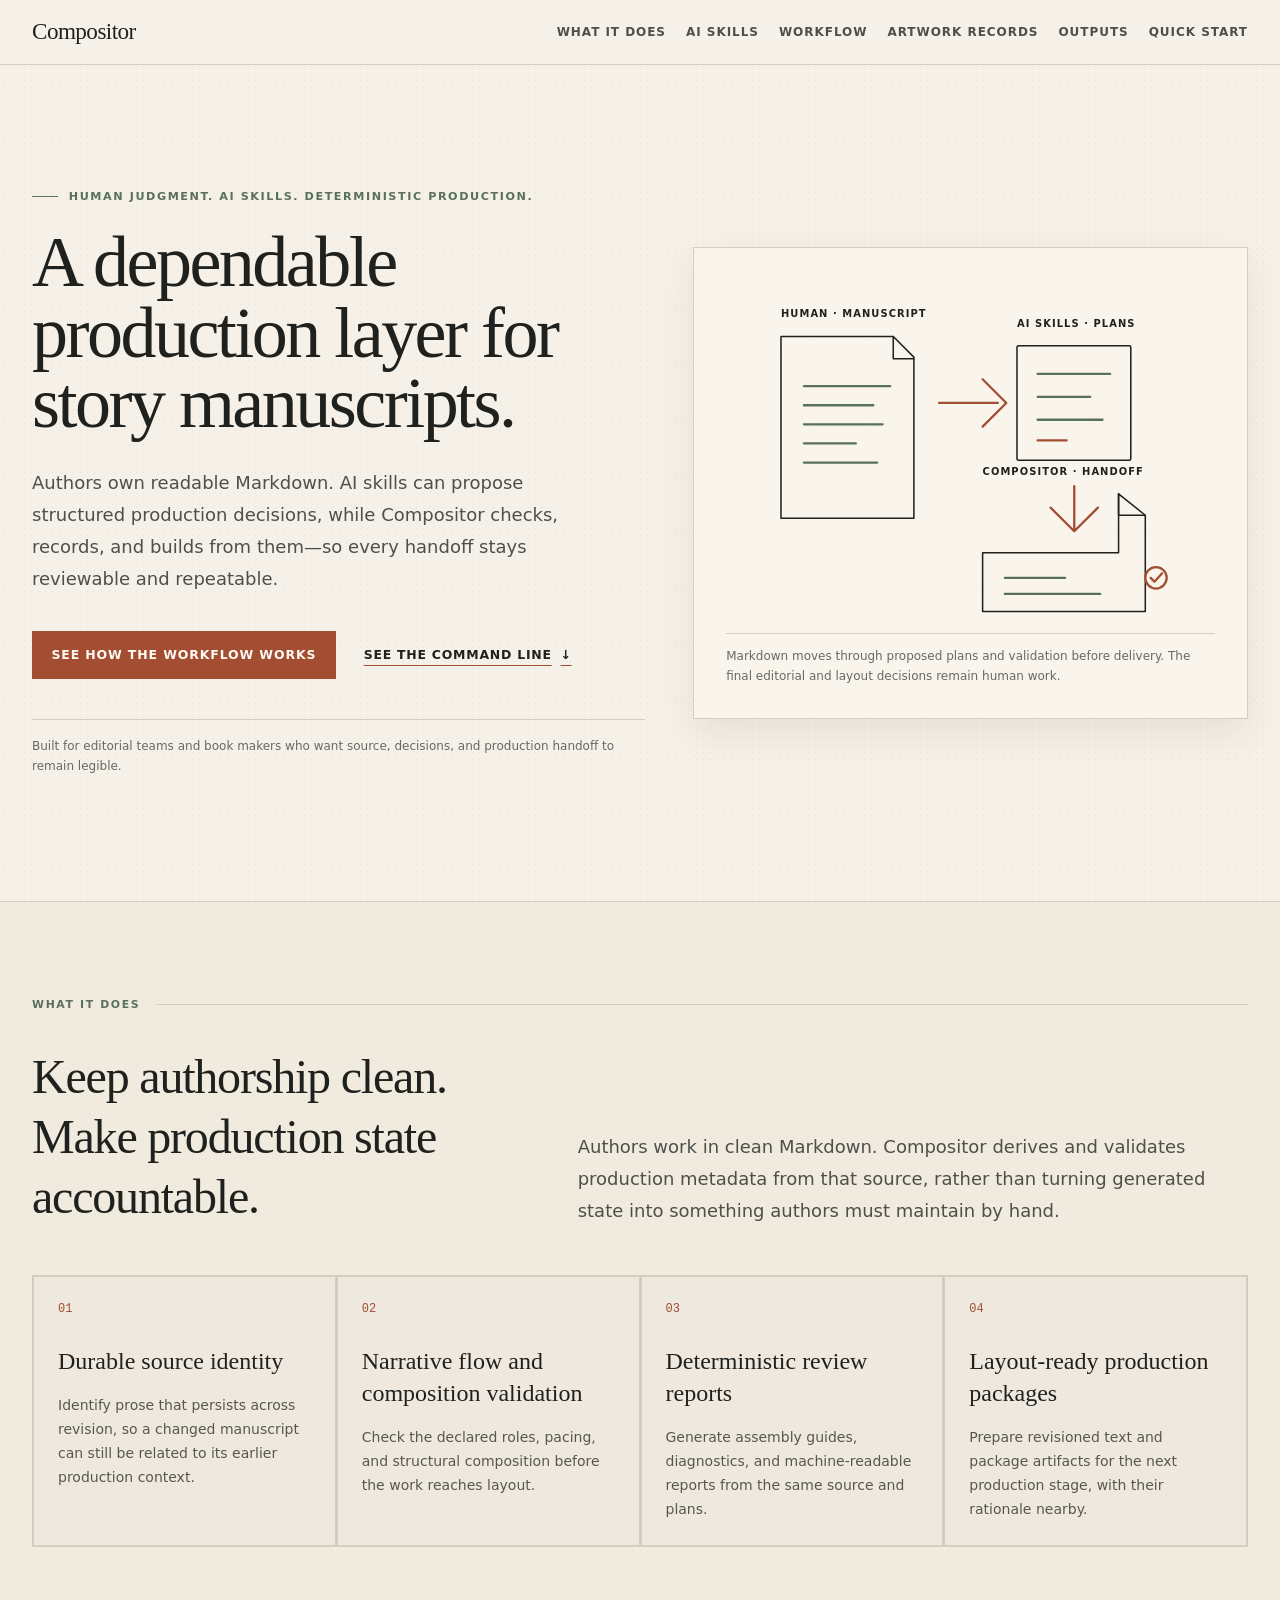
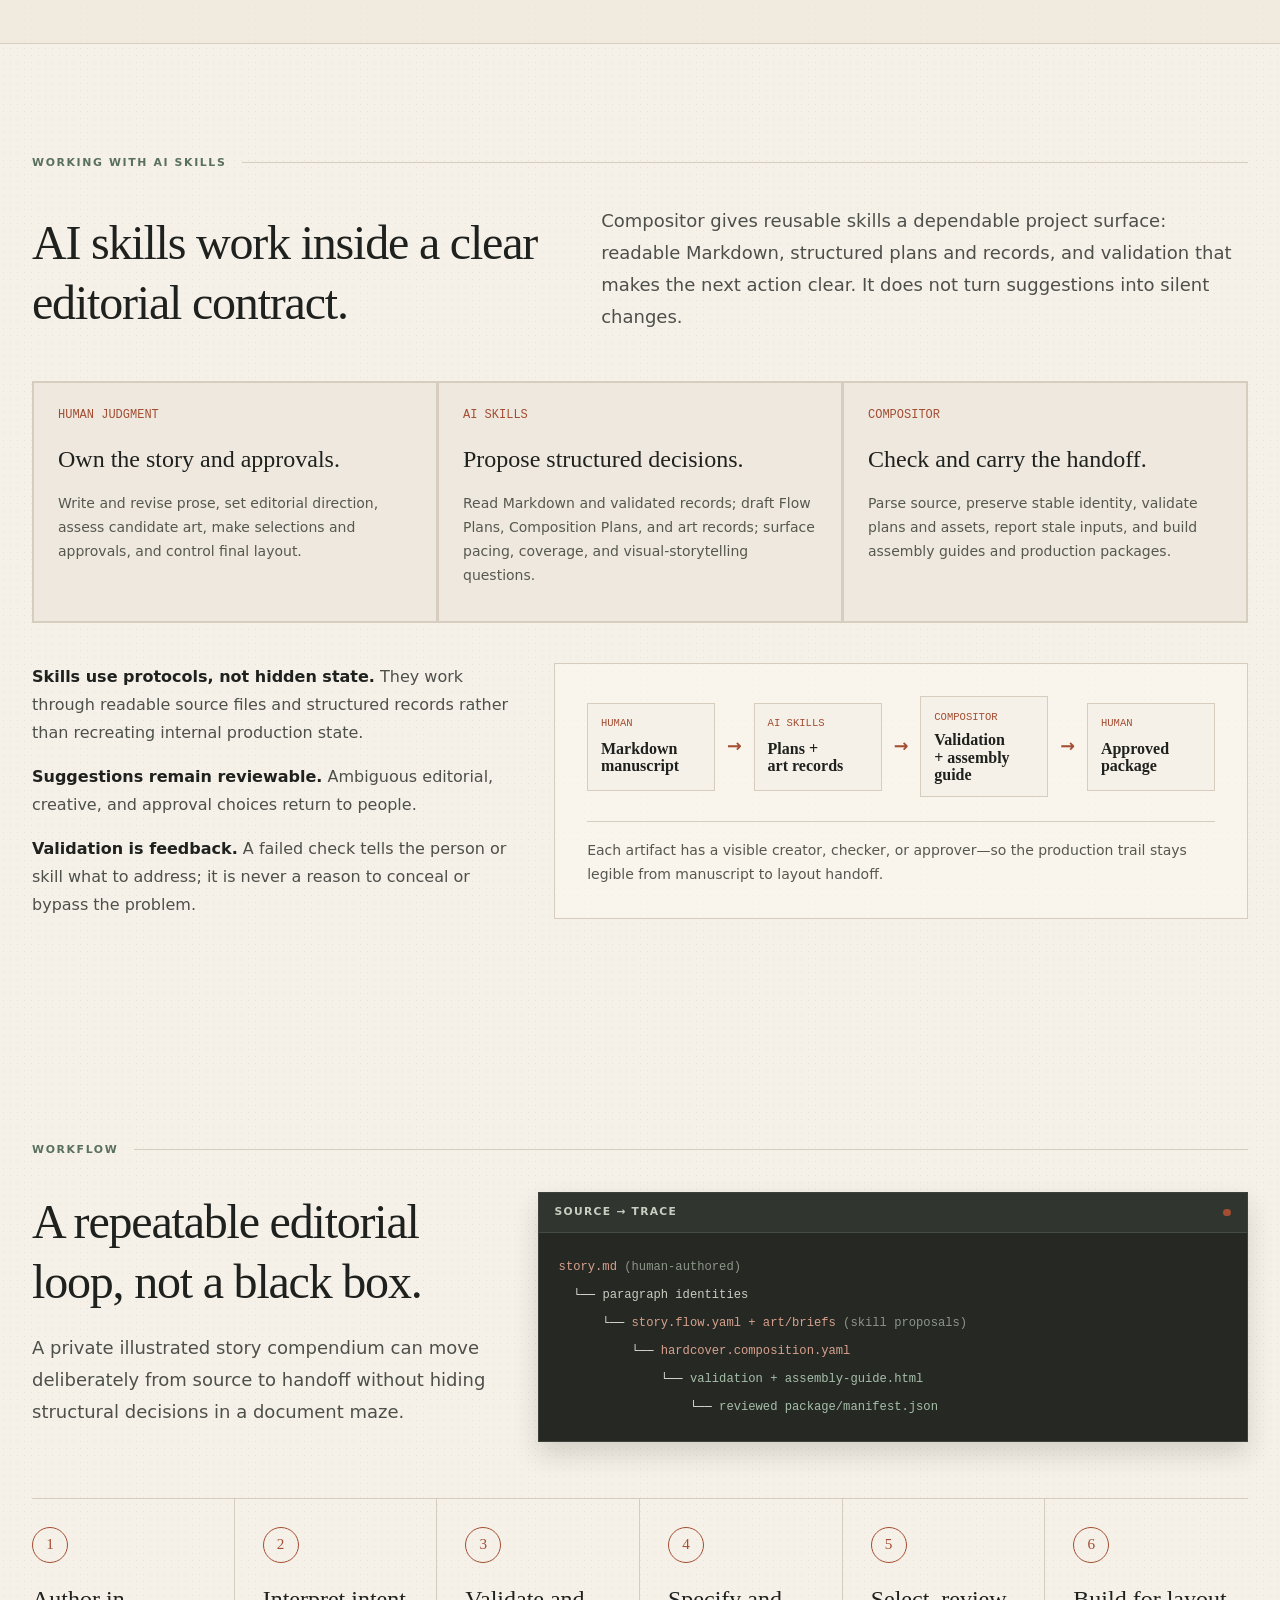
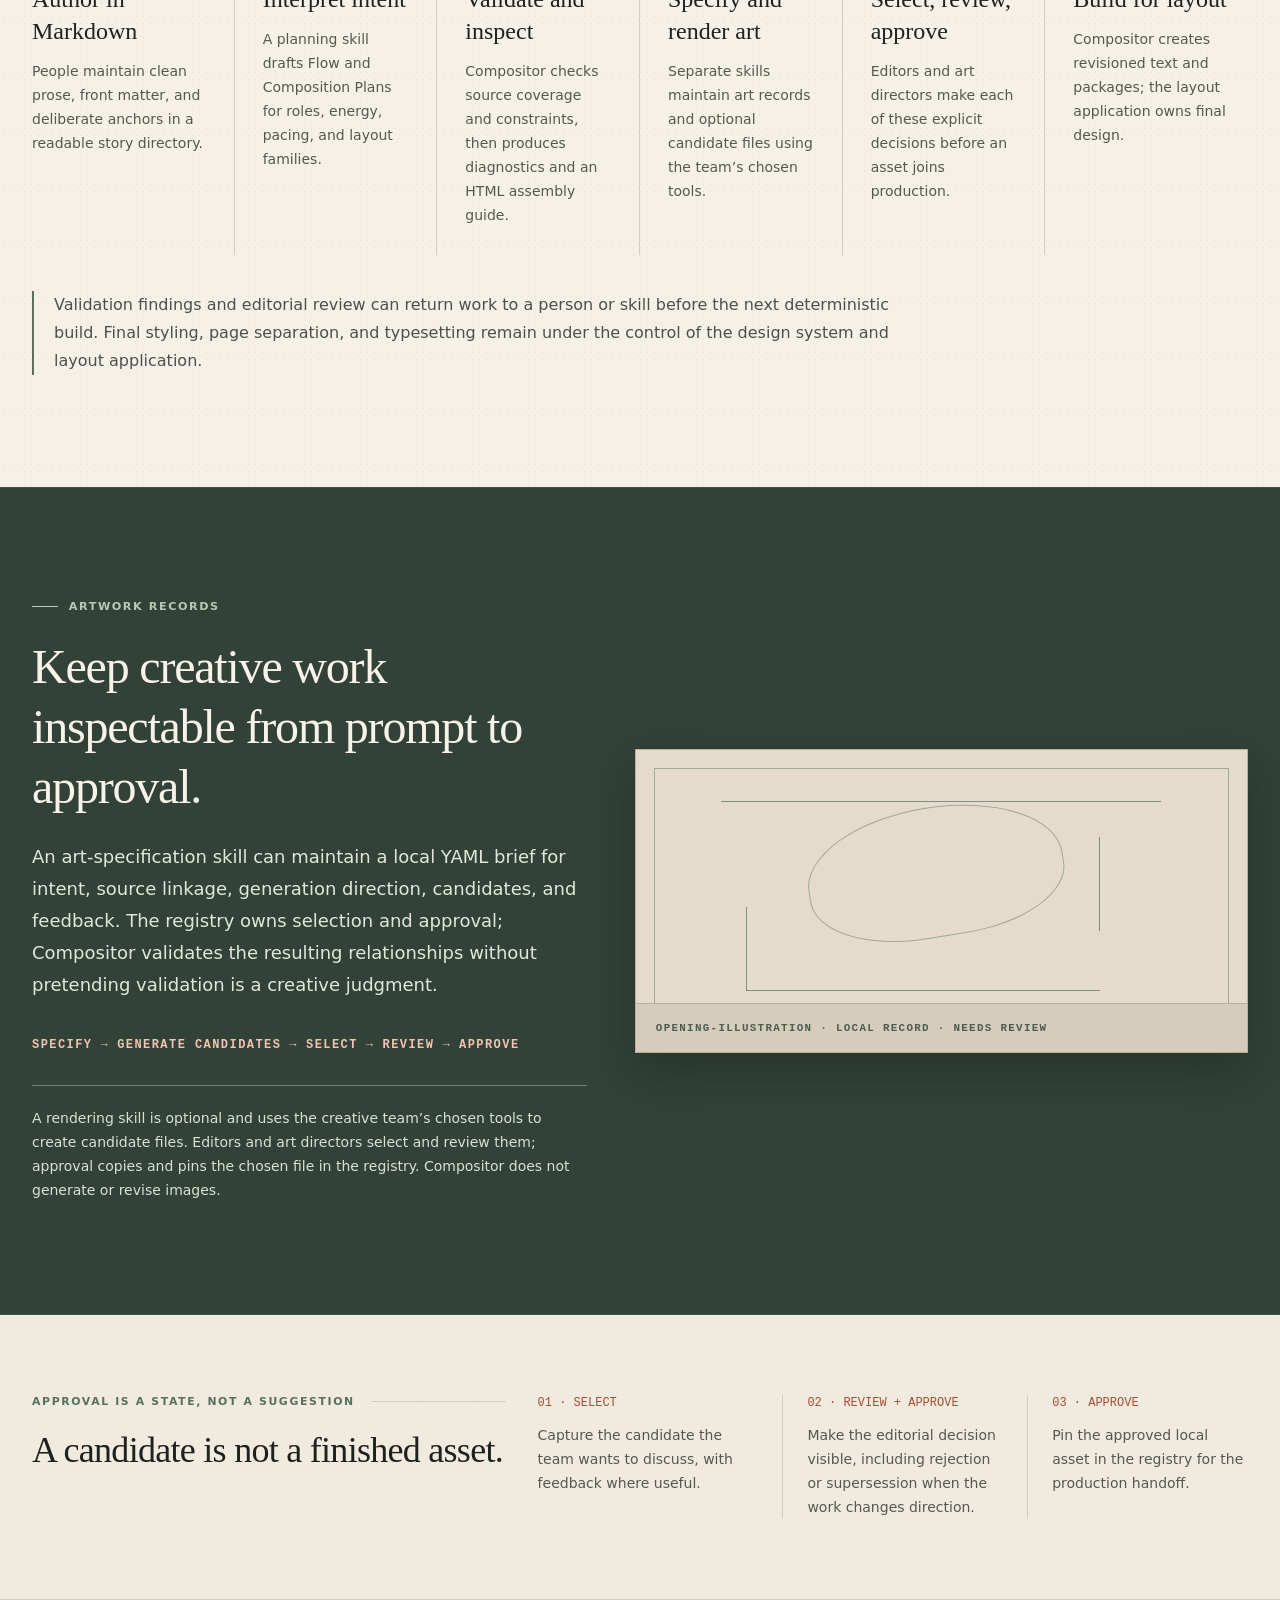
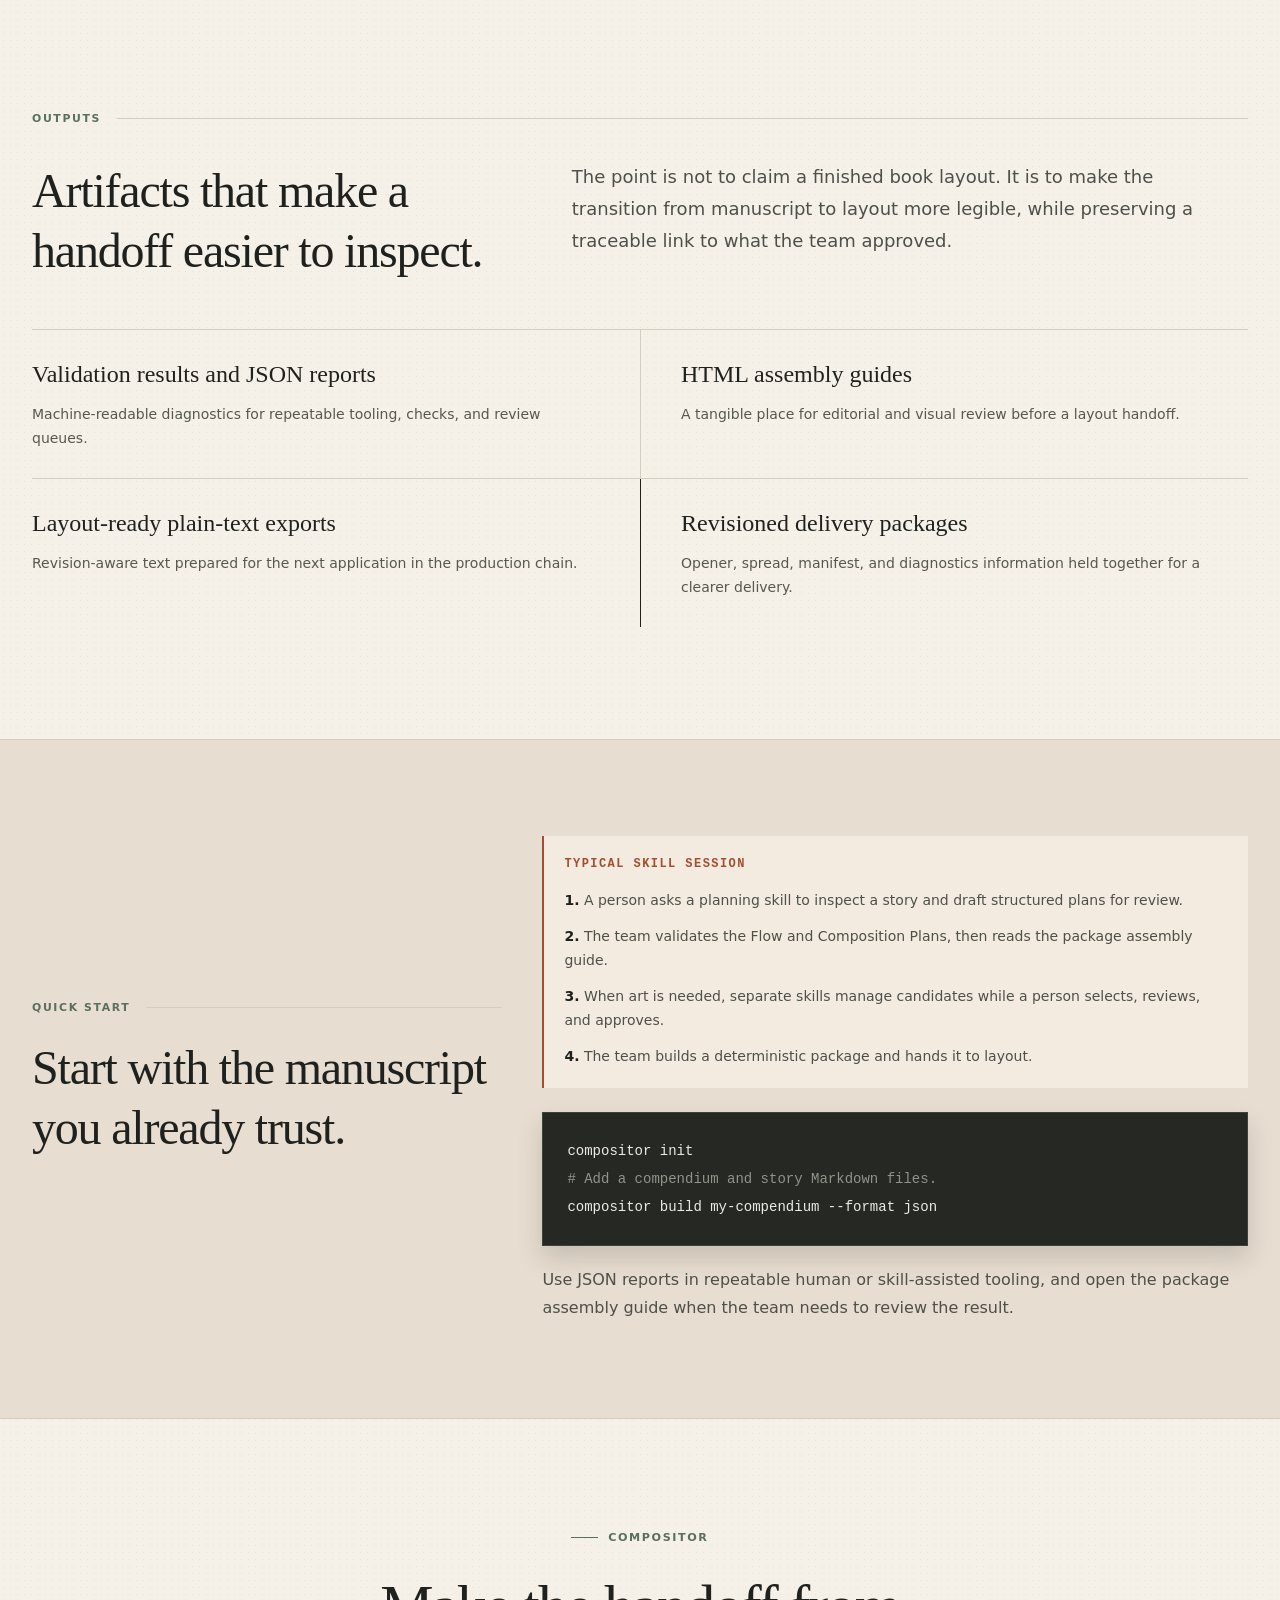
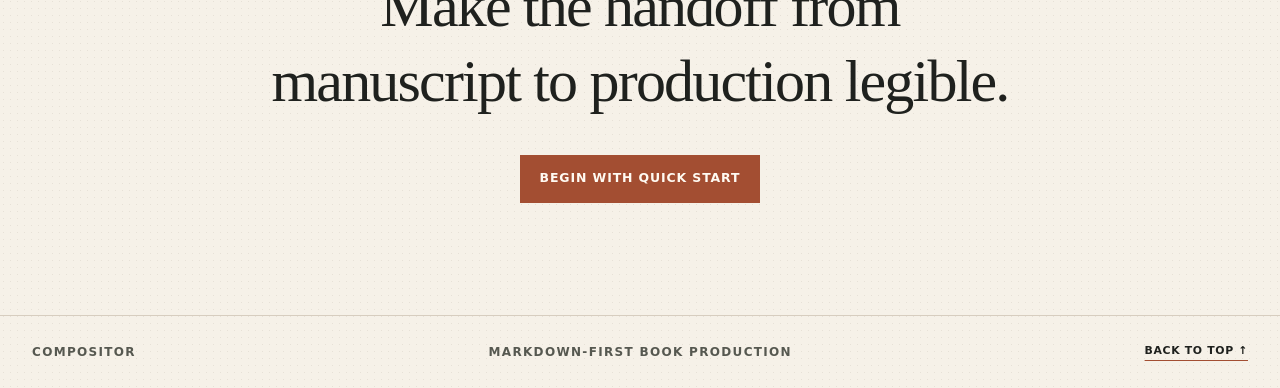
==== commit e9a3a72a: "feat(website): significant content rewrite" ====
--- a/index.html
+++ b/index.html
@@ -127,8 +127,8 @@
             </article>
             <article class="cap-card">
               <p class="font-mono text-xs text-rust">03</p>
-              <h3 class="mt-7 font-display text-2xl">Deterministic proofs and reports</h3>
-              <p class="mt-4 text-sm leading-6 text-[#565850]">Generate reviewable HTML proofs and machine-readable reports from the same approved source and plans.</p>
+              <h3 class="mt-7 font-display text-2xl">Deterministic review reports</h3>
+              <p class="mt-4 text-sm leading-6 text-[#565850]">Generate assembly guides, diagnostics, and machine-readable reports from the same source and plans.</p>
             </article>
             <article class="cap-card">
               <p class="font-mono text-xs text-rust">04</p>
@@ -164,7 +164,7 @@
           <article class="role-card">
             <p class="font-mono text-xs text-rust">COMPOSITOR</p>
             <h3 class="mt-5 font-display text-2xl">Check and carry the handoff.</h3>
-            <p class="mt-4 text-sm leading-6 text-[#565850]">Parse source, preserve stable identity, validate plans and assets, report stale inputs, and build proofs and production packages.</p>
+            <p class="mt-4 text-sm leading-6 text-[#565850]">Parse source, preserve stable identity, validate plans and assets, report stale inputs, and build assembly guides and production packages.</p>
           </article>
         </div>
 
@@ -188,7 +188,7 @@
               <span class="handoff-arrow" aria-hidden="true">→</span>
               <div class="handoff-node">
                 <span class="font-mono text-[0.66rem] text-rust">COMPOSITOR</span>
-                <strong>Validation<br />+ HTML proof</strong>
+                <strong>Validation<br />+ assembly guide</strong>
               </div>
               <span class="handoff-arrow" aria-hidden="true">→</span>
               <div class="handoff-node">
@@ -216,7 +216,7 @@
   └── <span class="text-[#c8cec0]">paragraph identities</span>
       └── <span class="text-[#d8a18d]">story.flow.yaml + art/briefs</span> <span class="text-[#8d9689]">(skill proposals)</span>
           └── <span class="text-[#d8a18d]">hardcover.composition.yaml</span>
-              └── <span class="text-[#a7bfa9]">validation + proof.html</span>
+              └── <span class="text-[#a7bfa9]">validation + assembly-guide.html</span>
                   └── <span class="text-[#a7bfa9]">reviewed package/manifest.json</span></code></pre>
           </aside>
         </div>
@@ -234,7 +234,7 @@
           <li class="border-b border-line py-7 pr-6 xl:border-b-0 xl:border-r xl:px-7">
             <span class="step-number">3</span>
             <h3 class="mt-5 font-display text-2xl">Validate and inspect</h3>
-            <p class="mt-3 text-sm leading-6 text-[#565850]">Compositor checks source coverage and constraints, then produces diagnostics and an HTML proof.</p>
+            <p class="mt-3 text-sm leading-6 text-[#565850]">Compositor checks source coverage and constraints, then produces diagnostics and an HTML assembly guide.</p>
           </li>
           <li class="border-b border-line py-7 pr-6 xl:border-b-0 xl:border-r xl:px-7">
             <span class="step-number">4</span>
@@ -243,7 +243,7 @@
           </li>
           <li class="border-b border-line py-7 pr-6 xl:border-b-0 xl:border-r xl:px-7">
             <span class="step-number">5</span>
-            <h3 class="mt-5 font-display text-2xl">Review, select, approve, attach</h3>
+            <h3 class="mt-5 font-display text-2xl">Select, review, approve</h3>
             <p class="mt-3 text-sm leading-6 text-[#565850]">Editors and art directors make each of these explicit decisions before an asset joins production.</p>
           </li>
           <li class="py-7 xl:pl-7">
@@ -263,13 +263,13 @@
             <p class="eyebrow !text-[#b7c8b5]">Artwork records</p>
             <h2 class="mt-6 font-display text-4xl leading-tight tracking-[-0.025em] sm:text-5xl">Keep creative work inspectable from prompt to approval.</h2>
             <p class="mt-6 max-w-xl text-lg leading-8 text-[#e1e7db]">
-              An art-specification skill can maintain a local YAML record for intent, source linkage, generation direction, candidates, feedback, and selection. Compositor validates its source and asset relationships without pretending validation is a creative judgment.
+              An art-specification skill can maintain a local YAML brief for intent, source linkage, generation direction, candidates, and feedback. The registry owns selection and approval; Compositor validates the resulting relationships without pretending validation is a creative judgment.
             </p>
             <ol class="mt-9 flex flex-wrap gap-x-2 gap-y-3 font-mono text-xs font-bold uppercase tracking-[0.12em] text-[#f0c4b0]" aria-label="Artwork lifecycle">
-              <li>Specify</li><li aria-hidden="true">→</li><li>Generate candidates</li><li aria-hidden="true">→</li><li>Review</li><li aria-hidden="true">→</li><li>Select</li><li aria-hidden="true">→</li><li>Approve</li><li aria-hidden="true">→</li><li>Attach</li>
+              <li>Specify</li><li aria-hidden="true">→</li><li>Generate candidates</li><li aria-hidden="true">→</li><li>Select</li><li aria-hidden="true">→</li><li>Review</li><li aria-hidden="true">→</li><li>Approve</li>
             </ol>
             <p class="mt-8 border-t border-[#718170] pt-5 text-sm leading-6 text-[#d8e1d4]">
-              A rendering skill is optional and uses the creative team’s chosen tools to create candidate files. Editors and art directors review them. Selection records a preferred candidate; approval and attachment remain separate, explicit editorial gates. Compositor does not generate or revise images.
+              A rendering skill is optional and uses the creative team’s chosen tools to create candidate files. Editors and art directors select and review them; approval copies and pins the chosen file in the registry. Compositor does not generate or revise images.
             </p>
           </div>
           <figure class="art-frame shadow-[0_18px_42px_rgba(11,20,13,.28)]" aria-labelledby="art-caption">
@@ -301,8 +301,8 @@
               <p class="mt-3 text-sm leading-6 text-[#565850]">Make the editorial decision visible, including rejection or supersession when the work changes direction.</p>
             </article>
             <article class="border-t border-line pt-6 sm:border-l sm:border-t-0 sm:pl-6 sm:pt-0">
-              <p class="font-mono text-xs text-rust">03 · ATTACH</p>
-              <p class="mt-3 text-sm leading-6 text-[#565850]">Connect the approved local asset to the requirement and manifest for the production handoff.</p>
+              <p class="font-mono text-xs text-rust">03 · APPROVE</p>
+              <p class="mt-3 text-sm leading-6 text-[#565850]">Pin the approved local asset in the registry for the production handoff.</p>
             </article>
           </div>
         </div>
@@ -322,7 +322,7 @@
             <p class="mt-3 text-sm leading-6 text-[#565850]">Machine-readable diagnostics for repeatable tooling, checks, and review queues.</p>
           </article>
           <article class="border-b border-line py-7 md:border-l md:pl-10">
-            <h3 class="font-display text-2xl">HTML proofs</h3>
+            <h3 class="font-display text-2xl">HTML assembly guides</h3>
             <p class="mt-3 text-sm leading-6 text-[#565850]">A tangible place for editorial and visual review before a layout handoff.</p>
           </article>
           <article class="border-b border-line py-7 md:border-b-0 md:pr-10">
@@ -347,16 +347,15 @@
               <p class="font-mono text-xs font-bold uppercase tracking-[0.12em] text-rust">Typical skill session</p>
               <ol class="mt-4 grid gap-3 text-sm leading-6 text-[#4d504a]">
                 <li><strong class="text-ink">1.</strong> A person asks a planning skill to inspect a story and draft structured plans for review.</li>
-                <li><strong class="text-ink">2.</strong> The team validates, reads the diagnostics and proof, then accepts or revises those proposals.</li>
-                <li><strong class="text-ink">3.</strong> When art is needed, separate skills manage candidates while a person reviews, selects, approves, and attaches.</li>
+                <li><strong class="text-ink">2.</strong> The team validates the Flow and Composition Plans, then reads the package assembly guide.</li>
+                <li><strong class="text-ink">3.</strong> When art is needed, separate skills manage candidates while a person selects, reviews, and approves.</li>
                 <li><strong class="text-ink">4.</strong> The team builds a deterministic package and hands it to layout.</li>
               </ol>
             </aside>
             <pre class="code-panel"><code class="block overflow-x-auto p-6 font-mono text-sm leading-7">compositor init
 <span class="text-[#8d9689]"># Add a compendium and story Markdown files.</span>
-compositor build --format json
-compositor proof</code></pre>
-            <p class="mt-5 text-base leading-7 text-[#4d504a]">Use JSON reports in repeatable human or skill-assisted tooling, and open the generated proof when the team needs to review the result.</p>
+compositor build my-compendium --format json</code></pre>
+            <p class="mt-5 text-base leading-7 text-[#4d504a]">Use JSON reports in repeatable human or skill-assisted tooling, and open the package assembly guide when the team needs to review the result.</p>
           </div>
         </div>
       </section>
--- a/assets/styles.css
+++ b/assets/styles.css
@@ -1,2 +1,2 @@
 /*! tailwindcss v4.3.3 | MIT License | https://tailwindcss.com */
-@layer properties{@supports (((-webkit-hyphens:none)) and (not (margin-trim:inline))) or ((-moz-orient:inline) and (not (color:rgb(from red r g b)))){*,:before,:after,::backdrop{--tw-space-y-reverse:0;--tw-border-style:solid;--tw-leading:initial;--tw-font-weight:initial;--tw-tracking:initial;--tw-ordinal:initial;--tw-slashed-zero:initial;--tw-numeric-figure:initial;--tw-numeric-spacing:initial;--tw-numeric-fraction:initial;--tw-shadow:0 0 #0000;--tw-shadow-color:initial;--tw-shadow-alpha:100%;--tw-inset-shadow:0 0 #0000;--tw-inset-shadow-color:initial;--tw-inset-shadow-alpha:100%;--tw-ring-color:initial;--tw-ring-shadow:0 0 #0000;--tw-inset-ring-color:initial;--tw-inset-ring-shadow:0 0 #0000;--tw-ring-inset:initial;--tw-ring-offset-width:0px;--tw-ring-offset-color:#fff;--tw-ring-offset-shadow:0 0 #0000;--tw-blur:initial;--tw-brightness:initial;--tw-contrast:initial;--tw-grayscale:initial;--tw-hue-rotate:initial;--tw-invert:initial;--tw-opacity:initial;--tw-saturate:initial;--tw-sepia:initial;--tw-drop-shadow:initial;--tw-drop-shadow-color:initial;--tw-drop-shadow-alpha:100%;--tw-drop-shadow-size:initial;--tw-backdrop-blur:initial;--tw-backdrop-brightness:initial;--tw-backdrop-contrast:initial;--tw-backdrop-grayscale:initial;--tw-backdrop-hue-rotate:initial;--tw-backdrop-invert:initial;--tw-backdrop-opacity:initial;--tw-backdrop-saturate:initial;--tw-backdrop-sepia:initial}}}@layer theme{:root,:host{--font-sans:Inter, ui-sans-serif, system-ui, -apple-system, BlinkMacSystemFont, "Segoe UI", sans-serif;--font-mono:"SFMono-Regular", Consolas, "Liberation Mono", monospace;--spacing:.25rem;--container-lg:32rem;--container-xl:36rem;--container-2xl:42rem;--container-3xl:48rem;--container-4xl:56rem;--text-xs:.75rem;--text-xs--line-height:calc(1 / .75);--text-sm:.875rem;--text-sm--line-height:calc(1.25 / .875);--text-base:1rem;--text-base--line-height:calc(1.5 / 1);--text-lg:1.125rem;--text-lg--line-height:calc(1.75 / 1.125);--text-2xl:1.5rem;--text-2xl--line-height:calc(2 / 1.5);--text-3xl:1.875rem;--text-3xl--line-height:calc(2.25 / 1.875);--text-4xl:2.25rem;--text-4xl--line-height:calc(2.5 / 2.25);--text-5xl:3rem;--text-5xl--line-height:1;--text-6xl:3.75rem;--text-6xl--line-height:1;--text-7xl:4.5rem;--text-7xl--line-height:1;--font-weight-bold:700;--tracking-tight:-.025em;--leading-tight:1.25;--blur-sm:8px;--default-transition-duration:.15s;--default-transition-timing-function:cubic-bezier(.4, 0, .2, 1);--default-font-family:var(--font-sans);--default-mono-font-family:var(--font-mono);--color-paper:#f6f1e8;--color-ink:#1f211e;--color-rust:#a34e32;--color-moss:#58705d;--color-line:#d7cdbf;--font-display:"Iowan Old Style", "Palatino Linotype", "Book Antiqua", Palatino, Georgia, serif}}@layer base{*,:after,:before,::backdrop{box-sizing:border-box;border:0 solid;margin:0;padding:0}::file-selector-button{box-sizing:border-box;border:0 solid;margin:0;padding:0}html,:host{-webkit-text-size-adjust:100%;tab-size:4;line-height:1.5;font-family:var(--default-font-family,-apple-system, BlinkMacSystemFont, "Segoe UI", Roboto, "Helvetica Neue", "Noto Sans", Arial, sans-serif, "Apple Color Emoji", "Segoe UI Emoji", "Segoe UI Symbol", "Noto Color Emoji");font-feature-settings:var(--default-font-feature-settings,normal);font-variation-settings:var(--default-font-variation-settings,normal);-webkit-tap-highlight-color:transparent}hr{height:0;color:inherit;border-top-width:1px}abbr:where([title]){-webkit-text-decoration:underline dotted;text-decoration:underline dotted}h1,h2,h3,h4,h5,h6{font-size:inherit;font-weight:inherit}a{color:inherit;-webkit-text-decoration:inherit;-webkit-text-decoration:inherit;-webkit-text-decoration:inherit;text-decoration:inherit}b,strong{font-weight:bolder}code,kbd,samp,pre{font-family:var(--default-mono-font-family,ui-monospace, SFMono-Regular, Menlo, Monaco, Consolas, "Liberation Mono", "Courier New", monospace);font-feature-settings:var(--default-mono-font-feature-settings,normal);font-variation-settings:var(--default-mono-font-variation-settings,normal);font-size:1em}small{font-size:80%}sub,sup{vertical-align:baseline;font-size:75%;line-height:0;position:relative}sub{bottom:-.25em}sup{top:-.5em}table{text-indent:0;border-color:inherit;border-collapse:collapse}:-moz-focusring:where(:not(iframe)){outline:auto}progress{vertical-align:baseline}summary{display:list-item}ol,ul,menu{list-style:none}img,svg,video,canvas,audio,iframe,embed,object{vertical-align:middle;display:block}img,video{max-width:100%;height:auto}button,input,select,optgroup,textarea{font:inherit;font-feature-settings:inherit;font-variation-settings:inherit;letter-spacing:inherit;color:inherit;opacity:1;background-color:#0000;border-radius:0}::file-selector-button{font:inherit;font-feature-settings:inherit;font-variation-settings:inherit;letter-spacing:inherit;color:inherit;opacity:1;background-color:#0000;border-radius:0}:where(select:is([multiple],[size])) optgroup{font-weight:bolder}:where(select:is([multiple],[size])) optgroup option{padding-inline-start:20px}::file-selector-button{margin-inline-end:4px}::placeholder{opacity:1}@supports (not ((-webkit-appearance:-apple-pay-button))) or (contain-intrinsic-size:1px){::placeholder{color:currentColor}@supports (color:color-mix(in lab, red, red)){::placeholder{color:color-mix(in oklab, currentcolor 50%, transparent)}}}textarea{resize:vertical}::-webkit-search-decoration{-webkit-appearance:none}::-webkit-date-and-time-value{min-height:1lh;text-align:inherit}::-webkit-datetime-edit{display:inline-flex}::-webkit-datetime-edit-fields-wrapper{padding:0}::-webkit-datetime-edit{padding-block:0}::-webkit-datetime-edit-year-field{padding-block:0}::-webkit-datetime-edit-month-field{padding-block:0}::-webkit-datetime-edit-day-field{padding-block:0}::-webkit-datetime-edit-hour-field{padding-block:0}::-webkit-datetime-edit-minute-field{padding-block:0}::-webkit-datetime-edit-second-field{padding-block:0}::-webkit-datetime-edit-millisecond-field{padding-block:0}::-webkit-datetime-edit-meridiem-field{padding-block:0}::-webkit-calendar-picker-indicator{line-height:1}:-moz-ui-invalid{box-shadow:none}button,input:where([type=button],[type=reset],[type=submit]){appearance:button}::file-selector-button{appearance:button}::-webkit-inner-spin-button{height:auto}::-webkit-outer-spin-button{height:auto}[hidden]:where(:not([hidden=until-found])){display:none!important}html{scroll-behavior:smooth;background:#f6f1e8}body{color:#1f211e;text-rendering:optimizelegibility;background-color:#f6f1e8;background-image:radial-gradient(#50423117 .55px,#0000 .55px);background-size:7px 7px;min-width:320px}::selection{color:#fffaf2;background:#a34e32}:focus-visible{outline-offset:4px;outline:3px solid #a34e32}}@layer components{.shell{width:min(100% - 2rem,76rem);margin-inline:auto}.eyebrow{color:#58705d;letter-spacing:.14em;text-transform:uppercase;align-items:center;gap:.65rem;font-size:.7rem;font-weight:700;line-height:1.2;display:flex}.eyebrow:before{content:"";background:currentColor;width:1.65rem;height:1px}.rule-label{color:#58705d;letter-spacing:.15em;text-transform:uppercase;align-items:center;gap:1rem;font-size:.68rem;font-weight:700;line-height:1.2;display:flex}.rule-label:after{content:"";background:#d7cdbf;flex:1;height:1px}.nav-link{color:#4d504a;letter-spacing:.08em;text-transform:uppercase;padding-block:.35rem;font-size:.75rem;font-weight:700;transition:color .16s}.nav-link:hover,.nav-link:focus-visible{color:#a34e32}.button-primary{color:#fffaf2;letter-spacing:.07em;text-transform:uppercase;background:#a34e32;border:1px solid #a34e32;justify-content:center;align-items:center;min-height:3rem;padding:.7rem 1.15rem;font-size:.78rem;font-weight:750;transition:background .16s,border-color .16s,transform .16s;display:inline-flex}.button-primary:hover{background:#7f3925;border-color:#7f3925;transform:translateY(-1px)}.text-link{color:#1f211e;letter-spacing:.06em;text-underline-offset:.35rem;text-transform:uppercase;align-items:center;gap:.55rem;font-size:.78rem;font-weight:750;-webkit-text-decoration:underline #a34e32;text-decoration:underline #a34e32;text-decoration-thickness:1px;display:inline-flex}.text-link:hover{color:#a34e32}.cap-card{background:#fffcf694;border:1px solid #d7cdbf;min-height:13rem;padding:1.5rem}.cap-card:hover{border-color:#a34e32}.role-card{background:#fffcf694;border:1px solid #d7cdbf;min-height:15rem;padding:1.5rem}.handoff-rail{grid-template-columns:1fr auto;align-items:center;gap:.75rem;display:grid}.handoff-node{background:#f6f1e8;border:1px solid #d7cdbf;gap:.35rem;min-height:5.5rem;padding:.8rem;display:grid}.handoff-node strong{font-family:Iowan Old Style,Palatino Linotype,Georgia,serif;font-size:1rem;line-height:1.08}.handoff-arrow{color:#a34e32;font-size:1.1rem;font-weight:700}.step-number{color:#a34e32;border:1px solid;border-radius:999px;place-items:center;width:2.25rem;height:2.25rem;font-family:Iowan Old Style,Georgia,serif;font-size:.95rem;display:grid}.code-panel{color:#eeebe4;background:#252823;border:1px solid #3c423a;min-width:0;overflow:hidden;box-shadow:0 12px 24px #1f211e29}.code-heading{color:#c8cec0;letter-spacing:.12em;text-transform:uppercase;background:#30352f;border-bottom:1px solid #454c43;justify-content:space-between;align-items:center;padding:.7rem 1rem;font-size:.67rem;font-weight:700;display:flex}.dot{background:#a34e32;border-radius:999px;width:.48rem;height:.48rem}.art-frame{background:#e4dbcd;border:1px solid #bcae9c;min-height:19rem;position:relative;overflow:hidden}.art-frame:before,.art-frame:after{content:"";border:1px solid #58705d7a;position:absolute}.art-frame:before{inset:1.15rem}.art-frame:after{border-radius:50% 50% 42% 42%;width:42%;height:43%;top:19%;left:28%;transform:rotate(-9deg)}}@layer utilities{.invisible{visibility:hidden}.visible{visibility:visible}.sr-only{clip-path:inset(50%);white-space:nowrap;border-width:0;width:1px;height:1px;margin:-1px;padding:0;position:absolute;overflow:hidden}.absolute{position:absolute}.fixed{position:fixed}.relative{position:relative}.static{position:static}.sticky{position:sticky}.inset-x-0{inset-inline:0}.inset-x-\[14\%\]{inset-inline:14%}.top-0{top:0}.top-4{top:calc(var(--spacing) * 4)}.top-\[17\%\]{top:17%}.top-\[29\%\]{top:29%}.right-\[24\%\]{right:24%}.bottom-0{bottom:0}.bottom-\[20\%\]{bottom:20%}.left-4{left:calc(var(--spacing) * 4)}.left-\[18\%\]{left:18%}.z-50{z-index:50}.z-\[100\]{z-index:100}.mx-auto{margin-inline:auto}.mt-3{margin-top:calc(var(--spacing) * 3)}.mt-4{margin-top:calc(var(--spacing) * 4)}.mt-5{margin-top:calc(var(--spacing) * 5)}.mt-6{margin-top:calc(var(--spacing) * 6)}.mt-7{margin-top:calc(var(--spacing) * 7)}.mt-8{margin-top:calc(var(--spacing) * 8)}.mt-9{margin-top:calc(var(--spacing) * 9)}.mt-10{margin-top:calc(var(--spacing) * 10)}.mt-12{margin-top:calc(var(--spacing) * 12)}.mt-14{margin-top:calc(var(--spacing) * 14)}.mb-6{margin-bottom:calc(var(--spacing) * 6)}.block{display:block}.contents{display:contents}.flex{display:flex}.grid{display:grid}.hidden{display:none}.inline{display:inline}.h-10{height:calc(var(--spacing) * 10)}.h-\[28\%\]{height:28%}.h-\[31\%\]{height:31%}.h-auto{height:auto}.h-px{height:1px}.min-h-16{min-height:calc(var(--spacing) * 16)}.min-h-\[calc\(100svh-4rem\)\]{min-height:calc(100svh - 4rem)}.w-10{width:calc(var(--spacing) * 10)}.w-\[58\%\]{width:58%}.w-fit{width:fit-content}.w-full{width:100%}.w-px{width:1px}.max-w-2xl{max-width:var(--container-2xl)}.max-w-3xl{max-width:var(--container-3xl)}.max-w-4xl{max-width:var(--container-4xl)}.max-w-lg{max-width:var(--container-lg)}.max-w-xl{max-width:var(--container-xl)}.min-w-0{min-width:0}.flex-col{flex-direction:column}.flex-wrap{flex-wrap:wrap}.place-items-center{place-items:center}.items-center{align-items:center}.justify-between{justify-content:space-between}.gap-0{gap:0}.gap-1{gap:var(--spacing)}.gap-3{gap:calc(var(--spacing) * 3)}.gap-5{gap:calc(var(--spacing) * 5)}.gap-6{gap:calc(var(--spacing) * 6)}.gap-8{gap:calc(var(--spacing) * 8)}.gap-10{gap:calc(var(--spacing) * 10)}.gap-12{gap:calc(var(--spacing) * 12)}.gap-px{gap:1px}:where(.space-y-4>:not(:last-child)){--tw-space-y-reverse:0;margin-block-start:calc(calc(var(--spacing) * 4) * var(--tw-space-y-reverse));margin-block-end:calc(calc(var(--spacing) * 4) * calc(1 - var(--tw-space-y-reverse)))}.gap-x-2{column-gap:calc(var(--spacing) * 2)}.gap-x-7{column-gap:calc(var(--spacing) * 7)}.gap-y-3{row-gap:calc(var(--spacing) * 3)}.gap-y-4{row-gap:calc(var(--spacing) * 4)}.self-start{align-self:flex-start}.overflow-hidden{overflow:hidden}.overflow-x-auto{overflow-x:auto}.border{border-style:var(--tw-border-style);border-width:1px}.border-y{border-block-style:var(--tw-border-style);border-block-width:1px}.border-t{border-top-style:var(--tw-border-style);border-top-width:1px}.border-b{border-bottom-style:var(--tw-border-style);border-bottom-width:1px}.border-l-2{border-left-style:var(--tw-border-style);border-left-width:2px}.border-\[\#3e5142\]{border-color:#3e5142}.border-\[\#718170\]{border-color:#718170}.border-\[\#bcae9c\]{border-color:#bcae9c}.border-line{border-color:var(--color-line)}.border-moss{border-color:var(--color-moss)}.border-rust{border-color:var(--color-rust)}.bg-\[\#324238\]{background-color:#324238}.bg-\[\#d6ccbc\]{background-color:#d6ccbc}.bg-\[\#e7ddd0\]{background-color:#e7ddd0}.bg-\[\#eee7da\]\/60{background-color:oklab(92.9922% .00228709 .0187982/.6)}.bg-\[\#f3ebdf\]{background-color:#f3ebdf}.bg-\[\#fbf7ef\]\/65{background-color:oklab(97.7026% .00107855 .0113626/.65)}.bg-ink{background-color:var(--color-ink)}.bg-line{background-color:var(--color-line)}.bg-moss\/70{background-color:#58705db3}@supports (color:color-mix(in lab, red, red)){.bg-moss\/70{background-color:color-mix(in oklab, var(--color-moss) 70%, transparent)}}.bg-paper{background-color:var(--color-paper)}.bg-paper\/95{background-color:#f6f1e8f2}@supports (color:color-mix(in lab, red, red)){.bg-paper\/95{background-color:color-mix(in oklab, var(--color-paper) 95%, transparent)}}.p-5{padding:calc(var(--spacing) * 5)}.p-6{padding:calc(var(--spacing) * 6)}.px-1{padding-inline:var(--spacing)}.px-4{padding-inline:calc(var(--spacing) * 4)}.px-5{padding-inline:calc(var(--spacing) * 5)}.py-2{padding-block:calc(var(--spacing) * 2)}.py-3{padding-block:calc(var(--spacing) * 3)}.py-4{padding-block:calc(var(--spacing) * 4)}.py-5{padding-block:calc(var(--spacing) * 5)}.py-7{padding-block:calc(var(--spacing) * 7)}.py-16{padding-block:calc(var(--spacing) * 16)}.py-20{padding-block:calc(var(--spacing) * 20)}.pt-3{padding-top:calc(var(--spacing) * 3)}.pt-4{padding-top:calc(var(--spacing) * 4)}.pt-5{padding-top:calc(var(--spacing) * 5)}.pt-6{padding-top:calc(var(--spacing) * 6)}.pr-6{padding-right:calc(var(--spacing) * 6)}.pl-5{padding-left:calc(var(--spacing) * 5)}.text-center{text-align:center}.font-display{font-family:var(--font-display)}.font-mono{font-family:var(--font-mono)}.font-sans{font-family:var(--font-sans)}.text-2xl{font-size:var(--text-2xl);line-height:var(--tw-leading,var(--text-2xl--line-height))}.text-3xl{font-size:var(--text-3xl);line-height:var(--tw-leading,var(--text-3xl--line-height))}.text-4xl{font-size:var(--text-4xl);line-height:var(--tw-leading,var(--text-4xl--line-height))}.text-5xl{font-size:var(--text-5xl);line-height:var(--tw-leading,var(--text-5xl--line-height))}.text-base{font-size:var(--text-base);line-height:var(--tw-leading,var(--text-base--line-height))}.text-lg{font-size:var(--text-lg);line-height:var(--tw-leading,var(--text-lg--line-height))}.text-sm{font-size:var(--text-sm);line-height:var(--tw-leading,var(--text-sm--line-height))}.text-xs{font-size:var(--text-xs);line-height:var(--tw-leading,var(--text-xs--line-height))}.\!text-\[0\.68rem\]{font-size:.68rem!important}.text-\[0\.66rem\]{font-size:.66rem}.text-\[0\.68rem\]{font-size:.68rem}.text-\[0\.76rem\]{font-size:.76rem}.text-\[1\.45rem\]{font-size:1.45rem}.leading-5{--tw-leading:calc(var(--spacing) * 5);line-height:calc(var(--spacing) * 5)}.leading-6{--tw-leading:calc(var(--spacing) * 6);line-height:calc(var(--spacing) * 6)}.leading-7{--tw-leading:calc(var(--spacing) * 7);line-height:calc(var(--spacing) * 7)}.leading-8{--tw-leading:calc(var(--spacing) * 8);line-height:calc(var(--spacing) * 8)}.leading-\[0\.98\]{--tw-leading:.98;line-height:.98}.leading-none{--tw-leading:1;line-height:1}.leading-tight{--tw-leading:var(--leading-tight);line-height:var(--leading-tight)}.font-bold{--tw-font-weight:var(--font-weight-bold);font-weight:var(--font-weight-bold)}.tracking-\[-0\.02em\]{--tw-tracking:-.02em;letter-spacing:-.02em}.tracking-\[-0\.03em\]{--tw-tracking:-.03em;letter-spacing:-.03em}.tracking-\[-0\.025em\]{--tw-tracking:-.025em;letter-spacing:-.025em}.tracking-\[-0\.035em\]{--tw-tracking:-.035em;letter-spacing:-.035em}.tracking-\[0\.11em\]{--tw-tracking:.11em;letter-spacing:.11em}.tracking-\[0\.12em\]{--tw-tracking:.12em;letter-spacing:.12em}.tracking-tight{--tw-tracking:var(--tracking-tight);letter-spacing:var(--tracking-tight)}.\!text-\[\#b7c8b5\]{color:#b7c8b5!important}.text-\[\#4c5d4d\]{color:#4c5d4d}.text-\[\#4d504a\]{color:#4d504a}.text-\[\#8d9689\]{color:#8d9689}.text-\[\#565850\]{color:#565850}.text-\[\#686961\]{color:#686961}.text-\[\#a7bfa9\]{color:#a7bfa9}.text-\[\#c8cec0\]{color:#c8cec0}.text-\[\#d8a18d\]{color:#d8a18d}.text-\[\#d8e1d4\]{color:#d8e1d4}.text-\[\#e1e7db\]{color:#e1e7db}.text-\[\#f0c4b0\]{color:#f0c4b0}.text-\[\#f8f3ea\]{color:#f8f3ea}.text-ink{color:var(--color-ink)}.text-paper{color:var(--color-paper)}.text-rust{color:var(--color-rust)}.lowercase{text-transform:lowercase}.uppercase{text-transform:uppercase}.ordinal{--tw-ordinal:ordinal;font-variant-numeric:var(--tw-ordinal,) var(--tw-slashed-zero,) var(--tw-numeric-figure,) var(--tw-numeric-spacing,) var(--tw-numeric-fraction,)}.antialiased{-webkit-font-smoothing:antialiased;-moz-osx-font-smoothing:grayscale}.shadow-\[0_18px_42px_rgba\(11\,20\,13\,\.28\)\]{--tw-shadow:0 18px 42px var(--tw-shadow-color,#0b140d47);box-shadow:var(--tw-inset-shadow), var(--tw-inset-ring-shadow), var(--tw-ring-offset-shadow), var(--tw-ring-shadow), var(--tw-shadow)}.shadow-paper{--tw-shadow:0 14px 34px var(--tw-shadow-color,#2d261c14);box-shadow:var(--tw-inset-shadow), var(--tw-inset-ring-shadow), var(--tw-ring-offset-shadow), var(--tw-ring-shadow), var(--tw-shadow)}.filter{filter:var(--tw-blur,) var(--tw-brightness,) var(--tw-contrast,) var(--tw-grayscale,) var(--tw-hue-rotate,) var(--tw-invert,) var(--tw-saturate,) var(--tw-sepia,) var(--tw-drop-shadow,)}.backdrop-blur-sm{--tw-backdrop-blur:blur(var(--blur-sm));-webkit-backdrop-filter:var(--tw-backdrop-blur,) var(--tw-backdrop-brightness,) var(--tw-backdrop-contrast,) var(--tw-backdrop-grayscale,) var(--tw-backdrop-hue-rotate,) var(--tw-backdrop-invert,) var(--tw-backdrop-opacity,) var(--tw-backdrop-saturate,) var(--tw-backdrop-sepia,);backdrop-filter:var(--tw-backdrop-blur,) var(--tw-backdrop-brightness,) var(--tw-backdrop-contrast,) var(--tw-backdrop-grayscale,) var(--tw-backdrop-hue-rotate,) var(--tw-backdrop-invert,) var(--tw-backdrop-opacity,) var(--tw-backdrop-saturate,) var(--tw-backdrop-sepia,)}.transition{transition-property:color,background-color,border-color,outline-color,text-decoration-color,fill,stroke,--tw-gradient-from,--tw-gradient-via,--tw-gradient-to,opacity,box-shadow,transform,translate,scale,rotate,filter,-webkit-backdrop-filter,backdrop-filter,display,content-visibility,overlay,pointer-events;transition-timing-function:var(--tw-ease,var(--default-transition-timing-function));transition-duration:var(--tw-duration,var(--default-transition-duration))}.focus\:not-sr-only:focus{clip-path:none;white-space:normal;width:auto;height:auto;margin:0;padding:0;position:static;overflow:visible}@media (min-width:40rem){.sm\:grid-cols-2{grid-template-columns:repeat(2,minmax(0,1fr))}.sm\:grid-cols-3{grid-template-columns:repeat(3,minmax(0,1fr))}.sm\:flex-row{flex-direction:row}.sm\:items-center{align-items:center}.sm\:justify-between{justify-content:space-between}.sm\:border-t-0{border-top-style:var(--tw-border-style);border-top-width:0}.sm\:border-l{border-left-style:var(--tw-border-style);border-left-width:1px}.sm\:p-8{padding:calc(var(--spacing) * 8)}.sm\:py-20{padding-block:calc(var(--spacing) * 20)}.sm\:py-24{padding-block:calc(var(--spacing) * 24)}.sm\:py-28{padding-block:calc(var(--spacing) * 28)}.sm\:pt-0{padding-top:0}.sm\:pl-6{padding-left:calc(var(--spacing) * 6)}.sm\:text-4xl{font-size:var(--text-4xl);line-height:var(--tw-leading,var(--text-4xl--line-height))}.sm\:text-5xl{font-size:var(--text-5xl);line-height:var(--tw-leading,var(--text-5xl--line-height))}.sm\:text-6xl{font-size:var(--text-6xl);line-height:var(--tw-leading,var(--text-6xl--line-height))}}@media (min-width:48rem){.md\:grid-cols-2{grid-template-columns:repeat(2,minmax(0,1fr))}.md\:grid-cols-3{grid-template-columns:repeat(3,minmax(0,1fr))}.md\:border-b-0{border-bottom-style:var(--tw-border-style);border-bottom-width:0}.md\:border-l{border-left-style:var(--tw-border-style);border-left-width:1px}.md\:pr-10{padding-right:calc(var(--spacing) * 10)}.md\:pl-10{padding-left:calc(var(--spacing) * 10)}}@media (min-width:64rem){.lg\:flex{display:flex}.lg\:hidden{display:none}.lg\:grid-cols-4{grid-template-columns:repeat(4,minmax(0,1fr))}.lg\:grid-cols-\[\.8fr_1\.2fr\]{grid-template-columns:.8fr 1.2fr}.lg\:grid-cols-\[\.9fr_1\.1fr\]{grid-template-columns:.9fr 1.1fr}.lg\:grid-cols-\[\.82fr_1\.18fr\]{grid-template-columns:.82fr 1.18fr}.lg\:grid-cols-\[\.85fr_1\.15fr\]{grid-template-columns:.85fr 1.15fr}.lg\:grid-cols-\[\.86fr_1\.14fr\]{grid-template-columns:.86fr 1.14fr}.lg\:grid-cols-\[\.95fr_1\.05fr\]{grid-template-columns:.95fr 1.05fr}.lg\:grid-cols-\[1\.05fr_\.95fr\]{grid-template-columns:1.05fr .95fr}.lg\:items-center{align-items:center}.lg\:items-end{align-items:flex-end}.lg\:py-20{padding-block:calc(var(--spacing) * 20)}.lg\:text-7xl{font-size:var(--text-7xl);line-height:var(--tw-leading,var(--text-7xl--line-height))}}@media (min-width:80rem){.xl\:grid-cols-6{grid-template-columns:repeat(6,minmax(0,1fr))}.xl\:border-r{border-right-style:var(--tw-border-style);border-right-width:1px}.xl\:border-b-0{border-bottom-style:var(--tw-border-style);border-bottom-width:0}.xl\:px-7{padding-inline:calc(var(--spacing) * 7)}.xl\:pr-7{padding-right:calc(var(--spacing) * 7)}.xl\:pl-7{padding-left:calc(var(--spacing) * 7)}}}@media (min-width:640px){.handoff-rail{grid-template-columns:1fr auto 1fr}}@media (min-width:1024px){.handoff-rail{grid-template-columns:1fr auto 1fr auto 1fr auto 1fr}}@media (prefers-reduced-motion:reduce){*,:before,:after{scroll-behavior:auto!important;transition-duration:.01ms!important;animation-duration:.01ms!important;animation-iteration-count:1!important}}@property --tw-space-y-reverse{syntax:"*";inherits:false;initial-value:0}@property --tw-border-style{syntax:"*";inherits:false;initial-value:solid}@property --tw-leading{syntax:"*";inherits:false}@property --tw-font-weight{syntax:"*";inherits:false}@property --tw-tracking{syntax:"*";inherits:false}@property --tw-ordinal{syntax:"*";inherits:false}@property --tw-slashed-zero{syntax:"*";inherits:false}@property --tw-numeric-figure{syntax:"*";inherits:false}@property --tw-numeric-spacing{syntax:"*";inherits:false}@property --tw-numeric-fraction{syntax:"*";inherits:false}@property --tw-shadow{syntax:"*";inherits:false;initial-value:0 0 #0000}@property --tw-shadow-color{syntax:"*";inherits:false}@property --tw-shadow-alpha{syntax:"<percentage>";inherits:false;initial-value:100%}@property --tw-inset-shadow{syntax:"*";inherits:false;initial-value:0 0 #0000}@property --tw-inset-shadow-color{syntax:"*";inherits:false}@property --tw-inset-shadow-alpha{syntax:"<percentage>";inherits:false;initial-value:100%}@property --tw-ring-color{syntax:"*";inherits:false}@property --tw-ring-shadow{syntax:"*";inherits:false;initial-value:0 0 #0000}@property --tw-inset-ring-color{syntax:"*";inherits:false}@property --tw-inset-ring-shadow{syntax:"*";inherits:false;initial-value:0 0 #0000}@property --tw-ring-inset{syntax:"*";inherits:false}@property --tw-ring-offset-width{syntax:"<length>";inherits:false;initial-value:0}@property --tw-ring-offset-color{syntax:"*";inherits:false;initial-value:#fff}@property --tw-ring-offset-shadow{syntax:"*";inherits:false;initial-value:0 0 #0000}@property --tw-blur{syntax:"*";inherits:false}@property --tw-brightness{syntax:"*";inherits:false}@property --tw-contrast{syntax:"*";inherits:false}@property --tw-grayscale{syntax:"*";inherits:false}@property --tw-hue-rotate{syntax:"*";inherits:false}@property --tw-invert{syntax:"*";inherits:false}@property --tw-opacity{syntax:"*";inherits:false}@property --tw-saturate{syntax:"*";inherits:false}@property --tw-sepia{syntax:"*";inherits:false}@property --tw-drop-shadow{syntax:"*";inherits:false}@property --tw-drop-shadow-color{syntax:"*";inherits:false}@property --tw-drop-shadow-alpha{syntax:"<percentage>";inherits:false;initial-value:100%}@property --tw-drop-shadow-size{syntax:"*";inherits:false}@property --tw-backdrop-blur{syntax:"*";inherits:false}@property --tw-backdrop-brightness{syntax:"*";inherits:false}@property --tw-backdrop-contrast{syntax:"*";inherits:false}@property --tw-backdrop-grayscale{syntax:"*";inherits:false}@property --tw-backdrop-hue-rotate{syntax:"*";inherits:false}@property --tw-backdrop-invert{syntax:"*";inherits:false}@property --tw-backdrop-opacity{syntax:"*";inherits:false}@property --tw-backdrop-saturate{syntax:"*";inherits:false}@property --tw-backdrop-sepia{syntax:"*";inherits:false}+@layer properties{@supports (((-webkit-hyphens:none)) and (not (margin-trim:inline))) or ((-moz-orient:inline) and (not (color:rgb(from red r g b)))){*,:before,:after,::backdrop{--tw-space-y-reverse:0;--tw-border-style:solid;--tw-leading:initial;--tw-font-weight:initial;--tw-tracking:initial;--tw-ordinal:initial;--tw-slashed-zero:initial;--tw-numeric-figure:initial;--tw-numeric-spacing:initial;--tw-numeric-fraction:initial;--tw-shadow:0 0 #0000;--tw-shadow-color:initial;--tw-shadow-alpha:100%;--tw-inset-shadow:0 0 #0000;--tw-inset-shadow-color:initial;--tw-inset-shadow-alpha:100%;--tw-ring-color:initial;--tw-ring-shadow:0 0 #0000;--tw-inset-ring-color:initial;--tw-inset-ring-shadow:0 0 #0000;--tw-ring-inset:initial;--tw-ring-offset-width:0px;--tw-ring-offset-color:#fff;--tw-ring-offset-shadow:0 0 #0000;--tw-backdrop-blur:initial;--tw-backdrop-brightness:initial;--tw-backdrop-contrast:initial;--tw-backdrop-grayscale:initial;--tw-backdrop-hue-rotate:initial;--tw-backdrop-invert:initial;--tw-backdrop-opacity:initial;--tw-backdrop-saturate:initial;--tw-backdrop-sepia:initial}}}@layer theme{:root,:host{--font-sans:Inter, ui-sans-serif, system-ui, -apple-system, BlinkMacSystemFont, "Segoe UI", sans-serif;--font-mono:"SFMono-Regular", Consolas, "Liberation Mono", monospace;--spacing:.25rem;--container-lg:32rem;--container-xl:36rem;--container-2xl:42rem;--container-3xl:48rem;--container-4xl:56rem;--text-xs:.75rem;--text-xs--line-height:calc(1 / .75);--text-sm:.875rem;--text-sm--line-height:calc(1.25 / .875);--text-base:1rem;--text-base--line-height:calc(1.5 / 1);--text-lg:1.125rem;--text-lg--line-height:calc(1.75 / 1.125);--text-2xl:1.5rem;--text-2xl--line-height:calc(2 / 1.5);--text-3xl:1.875rem;--text-3xl--line-height:calc(2.25 / 1.875);--text-4xl:2.25rem;--text-4xl--line-height:calc(2.5 / 2.25);--text-5xl:3rem;--text-5xl--line-height:1;--text-6xl:3.75rem;--text-6xl--line-height:1;--text-7xl:4.5rem;--text-7xl--line-height:1;--font-weight-bold:700;--tracking-tight:-.025em;--leading-tight:1.25;--blur-sm:8px;--default-transition-duration:.15s;--default-transition-timing-function:cubic-bezier(.4, 0, .2, 1);--default-font-family:var(--font-sans);--default-mono-font-family:var(--font-mono);--color-paper:#f6f1e8;--color-ink:#1f211e;--color-rust:#a34e32;--color-moss:#58705d;--color-line:#d7cdbf;--font-display:"Iowan Old Style", "Palatino Linotype", "Book Antiqua", Palatino, Georgia, serif}}@layer base{*,:after,:before,::backdrop{box-sizing:border-box;border:0 solid;margin:0;padding:0}::file-selector-button{box-sizing:border-box;border:0 solid;margin:0;padding:0}html,:host{-webkit-text-size-adjust:100%;tab-size:4;line-height:1.5;font-family:var(--default-font-family,-apple-system, BlinkMacSystemFont, "Segoe UI", Roboto, "Helvetica Neue", "Noto Sans", Arial, sans-serif, "Apple Color Emoji", "Segoe UI Emoji", "Segoe UI Symbol", "Noto Color Emoji");font-feature-settings:var(--default-font-feature-settings,normal);font-variation-settings:var(--default-font-variation-settings,normal);-webkit-tap-highlight-color:transparent}hr{height:0;color:inherit;border-top-width:1px}abbr:where([title]){-webkit-text-decoration:underline dotted;text-decoration:underline dotted}h1,h2,h3,h4,h5,h6{font-size:inherit;font-weight:inherit}a{color:inherit;-webkit-text-decoration:inherit;-webkit-text-decoration:inherit;-webkit-text-decoration:inherit;text-decoration:inherit}b,strong{font-weight:bolder}code,kbd,samp,pre{font-family:var(--default-mono-font-family,ui-monospace, SFMono-Regular, Menlo, Monaco, Consolas, "Liberation Mono", "Courier New", monospace);font-feature-settings:var(--default-mono-font-feature-settings,normal);font-variation-settings:var(--default-mono-font-variation-settings,normal);font-size:1em}small{font-size:80%}sub,sup{vertical-align:baseline;font-size:75%;line-height:0;position:relative}sub{bottom:-.25em}sup{top:-.5em}table{text-indent:0;border-color:inherit;border-collapse:collapse}:-moz-focusring:where(:not(iframe)){outline:auto}progress{vertical-align:baseline}summary{display:list-item}ol,ul,menu{list-style:none}img,svg,video,canvas,audio,iframe,embed,object{vertical-align:middle;display:block}img,video{max-width:100%;height:auto}button,input,select,optgroup,textarea{font:inherit;font-feature-settings:inherit;font-variation-settings:inherit;letter-spacing:inherit;color:inherit;opacity:1;background-color:#0000;border-radius:0}::file-selector-button{font:inherit;font-feature-settings:inherit;font-variation-settings:inherit;letter-spacing:inherit;color:inherit;opacity:1;background-color:#0000;border-radius:0}:where(select:is([multiple],[size])) optgroup{font-weight:bolder}:where(select:is([multiple],[size])) optgroup option{padding-inline-start:20px}::file-selector-button{margin-inline-end:4px}::placeholder{opacity:1}@supports (not ((-webkit-appearance:-apple-pay-button))) or (contain-intrinsic-size:1px){::placeholder{color:currentColor}@supports (color:color-mix(in lab, red, red)){::placeholder{color:color-mix(in oklab, currentcolor 50%, transparent)}}}textarea{resize:vertical}::-webkit-search-decoration{-webkit-appearance:none}::-webkit-date-and-time-value{min-height:1lh;text-align:inherit}::-webkit-datetime-edit{display:inline-flex}::-webkit-datetime-edit-fields-wrapper{padding:0}::-webkit-datetime-edit{padding-block:0}::-webkit-datetime-edit-year-field{padding-block:0}::-webkit-datetime-edit-month-field{padding-block:0}::-webkit-datetime-edit-day-field{padding-block:0}::-webkit-datetime-edit-hour-field{padding-block:0}::-webkit-datetime-edit-minute-field{padding-block:0}::-webkit-datetime-edit-second-field{padding-block:0}::-webkit-datetime-edit-millisecond-field{padding-block:0}::-webkit-datetime-edit-meridiem-field{padding-block:0}::-webkit-calendar-picker-indicator{line-height:1}:-moz-ui-invalid{box-shadow:none}button,input:where([type=button],[type=reset],[type=submit]){appearance:button}::file-selector-button{appearance:button}::-webkit-inner-spin-button{height:auto}::-webkit-outer-spin-button{height:auto}[hidden]:where(:not([hidden=until-found])){display:none!important}html{scroll-behavior:smooth;background:#f6f1e8}body{color:#1f211e;text-rendering:optimizelegibility;background-color:#f6f1e8;background-image:radial-gradient(#50423117 .55px,#0000 .55px);background-size:7px 7px;min-width:320px}::selection{color:#fffaf2;background:#a34e32}:focus-visible{outline-offset:4px;outline:3px solid #a34e32}}@layer components{.shell{width:min(100% - 2rem,76rem);margin-inline:auto}.eyebrow{color:#58705d;letter-spacing:.14em;text-transform:uppercase;align-items:center;gap:.65rem;font-size:.7rem;font-weight:700;line-height:1.2;display:flex}.eyebrow:before{content:"";background:currentColor;width:1.65rem;height:1px}.rule-label{color:#58705d;letter-spacing:.15em;text-transform:uppercase;align-items:center;gap:1rem;font-size:.68rem;font-weight:700;line-height:1.2;display:flex}.rule-label:after{content:"";background:#d7cdbf;flex:1;height:1px}.nav-link{color:#4d504a;letter-spacing:.08em;text-transform:uppercase;padding-block:.35rem;font-size:.75rem;font-weight:700;transition:color .16s}.nav-link:hover,.nav-link:focus-visible{color:#a34e32}.button-primary{color:#fffaf2;letter-spacing:.07em;text-transform:uppercase;background:#a34e32;border:1px solid #a34e32;justify-content:center;align-items:center;min-height:3rem;padding:.7rem 1.15rem;font-size:.78rem;font-weight:750;transition:background .16s,border-color .16s,transform .16s;display:inline-flex}.button-primary:hover{background:#7f3925;border-color:#7f3925;transform:translateY(-1px)}.text-link{color:#1f211e;letter-spacing:.06em;text-underline-offset:.35rem;text-transform:uppercase;align-items:center;gap:.55rem;font-size:.78rem;font-weight:750;-webkit-text-decoration:underline #a34e32;text-decoration:underline #a34e32;text-decoration-thickness:1px;display:inline-flex}.text-link:hover{color:#a34e32}.cap-card{background:#fffcf694;border:1px solid #d7cdbf;min-height:13rem;padding:1.5rem}.cap-card:hover{border-color:#a34e32}.role-card{background:#fffcf694;border:1px solid #d7cdbf;min-height:15rem;padding:1.5rem}.handoff-rail{grid-template-columns:1fr auto;align-items:center;gap:.75rem;display:grid}.handoff-node{background:#f6f1e8;border:1px solid #d7cdbf;gap:.35rem;min-height:5.5rem;padding:.8rem;display:grid}.handoff-node strong{font-family:Iowan Old Style,Palatino Linotype,Georgia,serif;font-size:1rem;line-height:1.08}.handoff-arrow{color:#a34e32;font-size:1.1rem;font-weight:700}.step-number{color:#a34e32;border:1px solid;border-radius:999px;place-items:center;width:2.25rem;height:2.25rem;font-family:Iowan Old Style,Georgia,serif;font-size:.95rem;display:grid}.code-panel{color:#eeebe4;background:#252823;border:1px solid #3c423a;min-width:0;overflow:hidden;box-shadow:0 12px 24px #1f211e29}.code-heading{color:#c8cec0;letter-spacing:.12em;text-transform:uppercase;background:#30352f;border-bottom:1px solid #454c43;justify-content:space-between;align-items:center;padding:.7rem 1rem;font-size:.67rem;font-weight:700;display:flex}.dot{background:#a34e32;border-radius:999px;width:.48rem;height:.48rem}.art-frame{background:#e4dbcd;border:1px solid #bcae9c;min-height:19rem;position:relative;overflow:hidden}.art-frame:before,.art-frame:after{content:"";border:1px solid #58705d7a;position:absolute}.art-frame:before{inset:1.15rem}.art-frame:after{border-radius:50% 50% 42% 42%;width:42%;height:43%;top:19%;left:28%;transform:rotate(-9deg)}}@layer utilities{.invisible{visibility:hidden}.visible{visibility:visible}.sr-only{clip-path:inset(50%);white-space:nowrap;border-width:0;width:1px;height:1px;margin:-1px;padding:0;position:absolute;overflow:hidden}.absolute{position:absolute}.fixed{position:fixed}.relative{position:relative}.static{position:static}.sticky{position:sticky}.inset-x-0{inset-inline:0}.inset-x-\[14\%\]{inset-inline:14%}.top-0{top:0}.top-4{top:calc(var(--spacing) * 4)}.top-\[17\%\]{top:17%}.top-\[29\%\]{top:29%}.right-\[24\%\]{right:24%}.bottom-0{bottom:0}.bottom-\[20\%\]{bottom:20%}.left-4{left:calc(var(--spacing) * 4)}.left-\[18\%\]{left:18%}.z-50{z-index:50}.z-\[100\]{z-index:100}.mx-auto{margin-inline:auto}.mt-3{margin-top:calc(var(--spacing) * 3)}.mt-4{margin-top:calc(var(--spacing) * 4)}.mt-5{margin-top:calc(var(--spacing) * 5)}.mt-6{margin-top:calc(var(--spacing) * 6)}.mt-7{margin-top:calc(var(--spacing) * 7)}.mt-8{margin-top:calc(var(--spacing) * 8)}.mt-9{margin-top:calc(var(--spacing) * 9)}.mt-10{margin-top:calc(var(--spacing) * 10)}.mt-12{margin-top:calc(var(--spacing) * 12)}.mt-14{margin-top:calc(var(--spacing) * 14)}.mb-6{margin-bottom:calc(var(--spacing) * 6)}.block{display:block}.contents{display:contents}.flex{display:flex}.grid{display:grid}.hidden{display:none}.inline{display:inline}.h-10{height:calc(var(--spacing) * 10)}.h-\[28\%\]{height:28%}.h-\[31\%\]{height:31%}.h-auto{height:auto}.h-px{height:1px}.min-h-16{min-height:calc(var(--spacing) * 16)}.min-h-\[calc\(100svh-4rem\)\]{min-height:calc(100svh - 4rem)}.w-10{width:calc(var(--spacing) * 10)}.w-\[58\%\]{width:58%}.w-fit{width:fit-content}.w-full{width:100%}.w-px{width:1px}.max-w-2xl{max-width:var(--container-2xl)}.max-w-3xl{max-width:var(--container-3xl)}.max-w-4xl{max-width:var(--container-4xl)}.max-w-lg{max-width:var(--container-lg)}.max-w-xl{max-width:var(--container-xl)}.min-w-0{min-width:0}.flex-col{flex-direction:column}.flex-wrap{flex-wrap:wrap}.place-items-center{place-items:center}.items-center{align-items:center}.justify-between{justify-content:space-between}.gap-0{gap:0}.gap-1{gap:var(--spacing)}.gap-3{gap:calc(var(--spacing) * 3)}.gap-5{gap:calc(var(--spacing) * 5)}.gap-6{gap:calc(var(--spacing) * 6)}.gap-8{gap:calc(var(--spacing) * 8)}.gap-10{gap:calc(var(--spacing) * 10)}.gap-12{gap:calc(var(--spacing) * 12)}.gap-px{gap:1px}:where(.space-y-4>:not(:last-child)){--tw-space-y-reverse:0;margin-block-start:calc(calc(var(--spacing) * 4) * var(--tw-space-y-reverse));margin-block-end:calc(calc(var(--spacing) * 4) * calc(1 - var(--tw-space-y-reverse)))}.gap-x-2{column-gap:calc(var(--spacing) * 2)}.gap-x-7{column-gap:calc(var(--spacing) * 7)}.gap-y-3{row-gap:calc(var(--spacing) * 3)}.gap-y-4{row-gap:calc(var(--spacing) * 4)}.self-start{align-self:flex-start}.overflow-hidden{overflow:hidden}.overflow-x-auto{overflow-x:auto}.border{border-style:var(--tw-border-style);border-width:1px}.border-y{border-block-style:var(--tw-border-style);border-block-width:1px}.border-t{border-top-style:var(--tw-border-style);border-top-width:1px}.border-b{border-bottom-style:var(--tw-border-style);border-bottom-width:1px}.border-l-2{border-left-style:var(--tw-border-style);border-left-width:2px}.border-\[\#3e5142\]{border-color:#3e5142}.border-\[\#718170\]{border-color:#718170}.border-\[\#bcae9c\]{border-color:#bcae9c}.border-line{border-color:var(--color-line)}.border-moss{border-color:var(--color-moss)}.border-rust{border-color:var(--color-rust)}.bg-\[\#324238\]{background-color:#324238}.bg-\[\#d6ccbc\]{background-color:#d6ccbc}.bg-\[\#e7ddd0\]{background-color:#e7ddd0}.bg-\[\#eee7da\]\/60{background-color:oklab(92.9922% .00228709 .0187982/.6)}.bg-\[\#f3ebdf\]{background-color:#f3ebdf}.bg-\[\#fbf7ef\]\/65{background-color:oklab(97.7026% .00107855 .0113626/.65)}.bg-ink{background-color:var(--color-ink)}.bg-line{background-color:var(--color-line)}.bg-moss\/70{background-color:#58705db3}@supports (color:color-mix(in lab, red, red)){.bg-moss\/70{background-color:color-mix(in oklab, var(--color-moss) 70%, transparent)}}.bg-paper{background-color:var(--color-paper)}.bg-paper\/95{background-color:#f6f1e8f2}@supports (color:color-mix(in lab, red, red)){.bg-paper\/95{background-color:color-mix(in oklab, var(--color-paper) 95%, transparent)}}.p-5{padding:calc(var(--spacing) * 5)}.p-6{padding:calc(var(--spacing) * 6)}.px-1{padding-inline:var(--spacing)}.px-4{padding-inline:calc(var(--spacing) * 4)}.px-5{padding-inline:calc(var(--spacing) * 5)}.py-2{padding-block:calc(var(--spacing) * 2)}.py-3{padding-block:calc(var(--spacing) * 3)}.py-4{padding-block:calc(var(--spacing) * 4)}.py-5{padding-block:calc(var(--spacing) * 5)}.py-7{padding-block:calc(var(--spacing) * 7)}.py-16{padding-block:calc(var(--spacing) * 16)}.py-20{padding-block:calc(var(--spacing) * 20)}.pt-3{padding-top:calc(var(--spacing) * 3)}.pt-4{padding-top:calc(var(--spacing) * 4)}.pt-5{padding-top:calc(var(--spacing) * 5)}.pt-6{padding-top:calc(var(--spacing) * 6)}.pr-6{padding-right:calc(var(--spacing) * 6)}.pl-5{padding-left:calc(var(--spacing) * 5)}.text-center{text-align:center}.font-display{font-family:var(--font-display)}.font-mono{font-family:var(--font-mono)}.font-sans{font-family:var(--font-sans)}.text-2xl{font-size:var(--text-2xl);line-height:var(--tw-leading,var(--text-2xl--line-height))}.text-3xl{font-size:var(--text-3xl);line-height:var(--tw-leading,var(--text-3xl--line-height))}.text-4xl{font-size:var(--text-4xl);line-height:var(--tw-leading,var(--text-4xl--line-height))}.text-5xl{font-size:var(--text-5xl);line-height:var(--tw-leading,var(--text-5xl--line-height))}.text-base{font-size:var(--text-base);line-height:var(--tw-leading,var(--text-base--line-height))}.text-lg{font-size:var(--text-lg);line-height:var(--tw-leading,var(--text-lg--line-height))}.text-sm{font-size:var(--text-sm);line-height:var(--tw-leading,var(--text-sm--line-height))}.text-xs{font-size:var(--text-xs);line-height:var(--tw-leading,var(--text-xs--line-height))}.\!text-\[0\.68rem\]{font-size:.68rem!important}.text-\[0\.66rem\]{font-size:.66rem}.text-\[0\.68rem\]{font-size:.68rem}.text-\[0\.76rem\]{font-size:.76rem}.text-\[1\.45rem\]{font-size:1.45rem}.leading-5{--tw-leading:calc(var(--spacing) * 5);line-height:calc(var(--spacing) * 5)}.leading-6{--tw-leading:calc(var(--spacing) * 6);line-height:calc(var(--spacing) * 6)}.leading-7{--tw-leading:calc(var(--spacing) * 7);line-height:calc(var(--spacing) * 7)}.leading-8{--tw-leading:calc(var(--spacing) * 8);line-height:calc(var(--spacing) * 8)}.leading-\[0\.98\]{--tw-leading:.98;line-height:.98}.leading-none{--tw-leading:1;line-height:1}.leading-tight{--tw-leading:var(--leading-tight);line-height:var(--leading-tight)}.font-bold{--tw-font-weight:var(--font-weight-bold);font-weight:var(--font-weight-bold)}.tracking-\[-0\.02em\]{--tw-tracking:-.02em;letter-spacing:-.02em}.tracking-\[-0\.03em\]{--tw-tracking:-.03em;letter-spacing:-.03em}.tracking-\[-0\.025em\]{--tw-tracking:-.025em;letter-spacing:-.025em}.tracking-\[-0\.035em\]{--tw-tracking:-.035em;letter-spacing:-.035em}.tracking-\[0\.11em\]{--tw-tracking:.11em;letter-spacing:.11em}.tracking-\[0\.12em\]{--tw-tracking:.12em;letter-spacing:.12em}.tracking-tight{--tw-tracking:var(--tracking-tight);letter-spacing:var(--tracking-tight)}.\!text-\[\#b7c8b5\]{color:#b7c8b5!important}.text-\[\#4c5d4d\]{color:#4c5d4d}.text-\[\#4d504a\]{color:#4d504a}.text-\[\#8d9689\]{color:#8d9689}.text-\[\#565850\]{color:#565850}.text-\[\#686961\]{color:#686961}.text-\[\#a7bfa9\]{color:#a7bfa9}.text-\[\#c8cec0\]{color:#c8cec0}.text-\[\#d8a18d\]{color:#d8a18d}.text-\[\#d8e1d4\]{color:#d8e1d4}.text-\[\#e1e7db\]{color:#e1e7db}.text-\[\#f0c4b0\]{color:#f0c4b0}.text-\[\#f8f3ea\]{color:#f8f3ea}.text-ink{color:var(--color-ink)}.text-paper{color:var(--color-paper)}.text-rust{color:var(--color-rust)}.lowercase{text-transform:lowercase}.uppercase{text-transform:uppercase}.ordinal{--tw-ordinal:ordinal;font-variant-numeric:var(--tw-ordinal,) var(--tw-slashed-zero,) var(--tw-numeric-figure,) var(--tw-numeric-spacing,) var(--tw-numeric-fraction,)}.antialiased{-webkit-font-smoothing:antialiased;-moz-osx-font-smoothing:grayscale}.shadow-\[0_18px_42px_rgba\(11\,20\,13\,\.28\)\]{--tw-shadow:0 18px 42px var(--tw-shadow-color,#0b140d47);box-shadow:var(--tw-inset-shadow), var(--tw-inset-ring-shadow), var(--tw-ring-offset-shadow), var(--tw-ring-shadow), var(--tw-shadow)}.shadow-paper{--tw-shadow:0 14px 34px var(--tw-shadow-color,#2d261c14);box-shadow:var(--tw-inset-shadow), var(--tw-inset-ring-shadow), var(--tw-ring-offset-shadow), var(--tw-ring-shadow), var(--tw-shadow)}.backdrop-blur-sm{--tw-backdrop-blur:blur(var(--blur-sm));-webkit-backdrop-filter:var(--tw-backdrop-blur,) var(--tw-backdrop-brightness,) var(--tw-backdrop-contrast,) var(--tw-backdrop-grayscale,) var(--tw-backdrop-hue-rotate,) var(--tw-backdrop-invert,) var(--tw-backdrop-opacity,) var(--tw-backdrop-saturate,) var(--tw-backdrop-sepia,);backdrop-filter:var(--tw-backdrop-blur,) var(--tw-backdrop-brightness,) var(--tw-backdrop-contrast,) var(--tw-backdrop-grayscale,) var(--tw-backdrop-hue-rotate,) var(--tw-backdrop-invert,) var(--tw-backdrop-opacity,) var(--tw-backdrop-saturate,) var(--tw-backdrop-sepia,)}.transition{transition-property:color,background-color,border-color,outline-color,text-decoration-color,fill,stroke,--tw-gradient-from,--tw-gradient-via,--tw-gradient-to,opacity,box-shadow,transform,translate,scale,rotate,filter,-webkit-backdrop-filter,backdrop-filter,display,content-visibility,overlay,pointer-events;transition-timing-function:var(--tw-ease,var(--default-transition-timing-function));transition-duration:var(--tw-duration,var(--default-transition-duration))}.focus\:not-sr-only:focus{clip-path:none;white-space:normal;width:auto;height:auto;margin:0;padding:0;position:static;overflow:visible}@media (min-width:40rem){.sm\:grid-cols-2{grid-template-columns:repeat(2,minmax(0,1fr))}.sm\:grid-cols-3{grid-template-columns:repeat(3,minmax(0,1fr))}.sm\:flex-row{flex-direction:row}.sm\:items-center{align-items:center}.sm\:justify-between{justify-content:space-between}.sm\:border-t-0{border-top-style:var(--tw-border-style);border-top-width:0}.sm\:border-l{border-left-style:var(--tw-border-style);border-left-width:1px}.sm\:p-8{padding:calc(var(--spacing) * 8)}.sm\:py-20{padding-block:calc(var(--spacing) * 20)}.sm\:py-24{padding-block:calc(var(--spacing) * 24)}.sm\:py-28{padding-block:calc(var(--spacing) * 28)}.sm\:pt-0{padding-top:0}.sm\:pl-6{padding-left:calc(var(--spacing) * 6)}.sm\:text-4xl{font-size:var(--text-4xl);line-height:var(--tw-leading,var(--text-4xl--line-height))}.sm\:text-5xl{font-size:var(--text-5xl);line-height:var(--tw-leading,var(--text-5xl--line-height))}.sm\:text-6xl{font-size:var(--text-6xl);line-height:var(--tw-leading,var(--text-6xl--line-height))}}@media (min-width:48rem){.md\:grid-cols-2{grid-template-columns:repeat(2,minmax(0,1fr))}.md\:grid-cols-3{grid-template-columns:repeat(3,minmax(0,1fr))}.md\:border-b-0{border-bottom-style:var(--tw-border-style);border-bottom-width:0}.md\:border-l{border-left-style:var(--tw-border-style);border-left-width:1px}.md\:pr-10{padding-right:calc(var(--spacing) * 10)}.md\:pl-10{padding-left:calc(var(--spacing) * 10)}}@media (min-width:64rem){.lg\:flex{display:flex}.lg\:hidden{display:none}.lg\:grid-cols-4{grid-template-columns:repeat(4,minmax(0,1fr))}.lg\:grid-cols-\[\.8fr_1\.2fr\]{grid-template-columns:.8fr 1.2fr}.lg\:grid-cols-\[\.9fr_1\.1fr\]{grid-template-columns:.9fr 1.1fr}.lg\:grid-cols-\[\.82fr_1\.18fr\]{grid-template-columns:.82fr 1.18fr}.lg\:grid-cols-\[\.85fr_1\.15fr\]{grid-template-columns:.85fr 1.15fr}.lg\:grid-cols-\[\.86fr_1\.14fr\]{grid-template-columns:.86fr 1.14fr}.lg\:grid-cols-\[\.95fr_1\.05fr\]{grid-template-columns:.95fr 1.05fr}.lg\:grid-cols-\[1\.05fr_\.95fr\]{grid-template-columns:1.05fr .95fr}.lg\:items-center{align-items:center}.lg\:items-end{align-items:flex-end}.lg\:py-20{padding-block:calc(var(--spacing) * 20)}.lg\:text-7xl{font-size:var(--text-7xl);line-height:var(--tw-leading,var(--text-7xl--line-height))}}@media (min-width:80rem){.xl\:grid-cols-6{grid-template-columns:repeat(6,minmax(0,1fr))}.xl\:border-r{border-right-style:var(--tw-border-style);border-right-width:1px}.xl\:border-b-0{border-bottom-style:var(--tw-border-style);border-bottom-width:0}.xl\:px-7{padding-inline:calc(var(--spacing) * 7)}.xl\:pr-7{padding-right:calc(var(--spacing) * 7)}.xl\:pl-7{padding-left:calc(var(--spacing) * 7)}}}@media (min-width:640px){.handoff-rail{grid-template-columns:1fr auto 1fr}}@media (min-width:1024px){.handoff-rail{grid-template-columns:1fr auto 1fr auto 1fr auto 1fr}}@media (prefers-reduced-motion:reduce){*,:before,:after{scroll-behavior:auto!important;transition-duration:.01ms!important;animation-duration:.01ms!important;animation-iteration-count:1!important}}@property --tw-space-y-reverse{syntax:"*";inherits:false;initial-value:0}@property --tw-border-style{syntax:"*";inherits:false;initial-value:solid}@property --tw-leading{syntax:"*";inherits:false}@property --tw-font-weight{syntax:"*";inherits:false}@property --tw-tracking{syntax:"*";inherits:false}@property --tw-ordinal{syntax:"*";inherits:false}@property --tw-slashed-zero{syntax:"*";inherits:false}@property --tw-numeric-figure{syntax:"*";inherits:false}@property --tw-numeric-spacing{syntax:"*";inherits:false}@property --tw-numeric-fraction{syntax:"*";inherits:false}@property --tw-shadow{syntax:"*";inherits:false;initial-value:0 0 #0000}@property --tw-shadow-color{syntax:"*";inherits:false}@property --tw-shadow-alpha{syntax:"<percentage>";inherits:false;initial-value:100%}@property --tw-inset-shadow{syntax:"*";inherits:false;initial-value:0 0 #0000}@property --tw-inset-shadow-color{syntax:"*";inherits:false}@property --tw-inset-shadow-alpha{syntax:"<percentage>";inherits:false;initial-value:100%}@property --tw-ring-color{syntax:"*";inherits:false}@property --tw-ring-shadow{syntax:"*";inherits:false;initial-value:0 0 #0000}@property --tw-inset-ring-color{syntax:"*";inherits:false}@property --tw-inset-ring-shadow{syntax:"*";inherits:false;initial-value:0 0 #0000}@property --tw-ring-inset{syntax:"*";inherits:false}@property --tw-ring-offset-width{syntax:"<length>";inherits:false;initial-value:0}@property --tw-ring-offset-color{syntax:"*";inherits:false;initial-value:#fff}@property --tw-ring-offset-shadow{syntax:"*";inherits:false;initial-value:0 0 #0000}@property --tw-backdrop-blur{syntax:"*";inherits:false}@property --tw-backdrop-brightness{syntax:"*";inherits:false}@property --tw-backdrop-contrast{syntax:"*";inherits:false}@property --tw-backdrop-grayscale{syntax:"*";inherits:false}@property --tw-backdrop-hue-rotate{syntax:"*";inherits:false}@property --tw-backdrop-invert{syntax:"*";inherits:false}@property --tw-backdrop-opacity{syntax:"*";inherits:false}@property --tw-backdrop-saturate{syntax:"*";inherits:false}@property --tw-backdrop-sepia{syntax:"*";inherits:false}
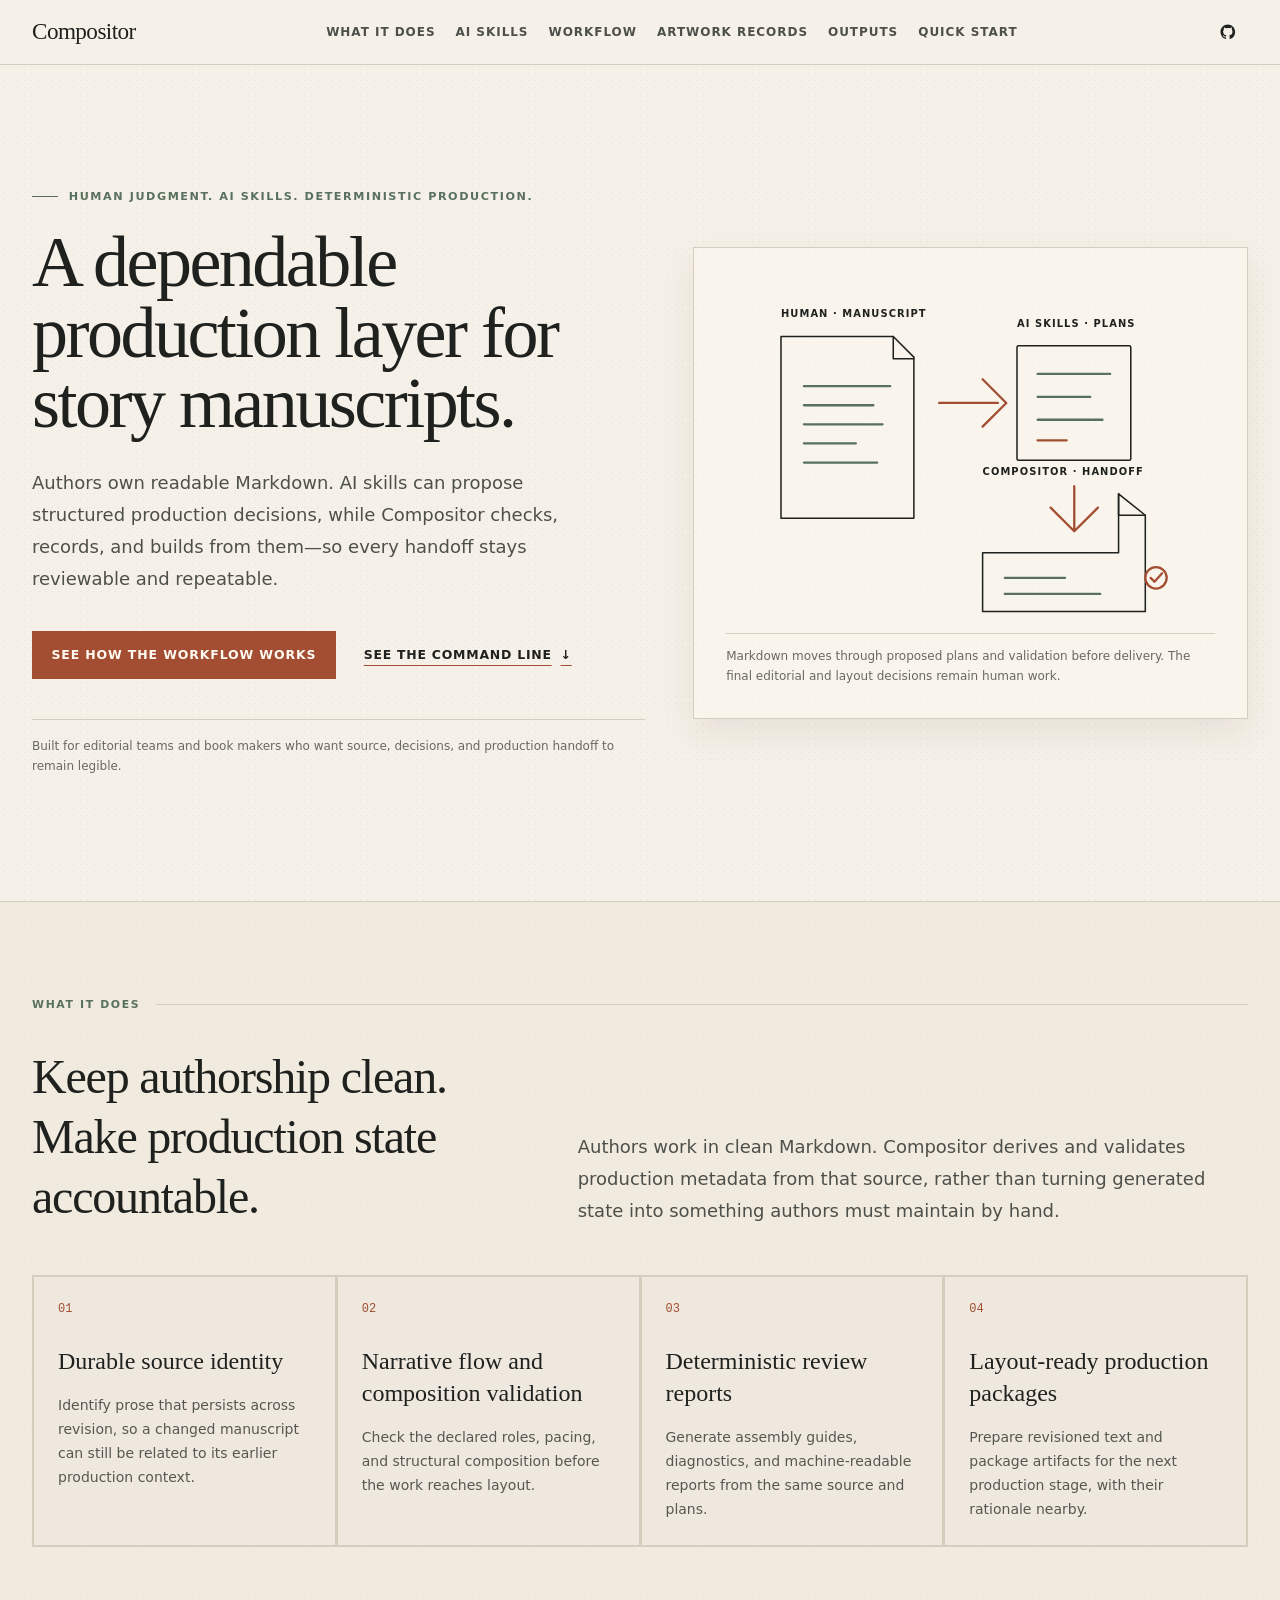
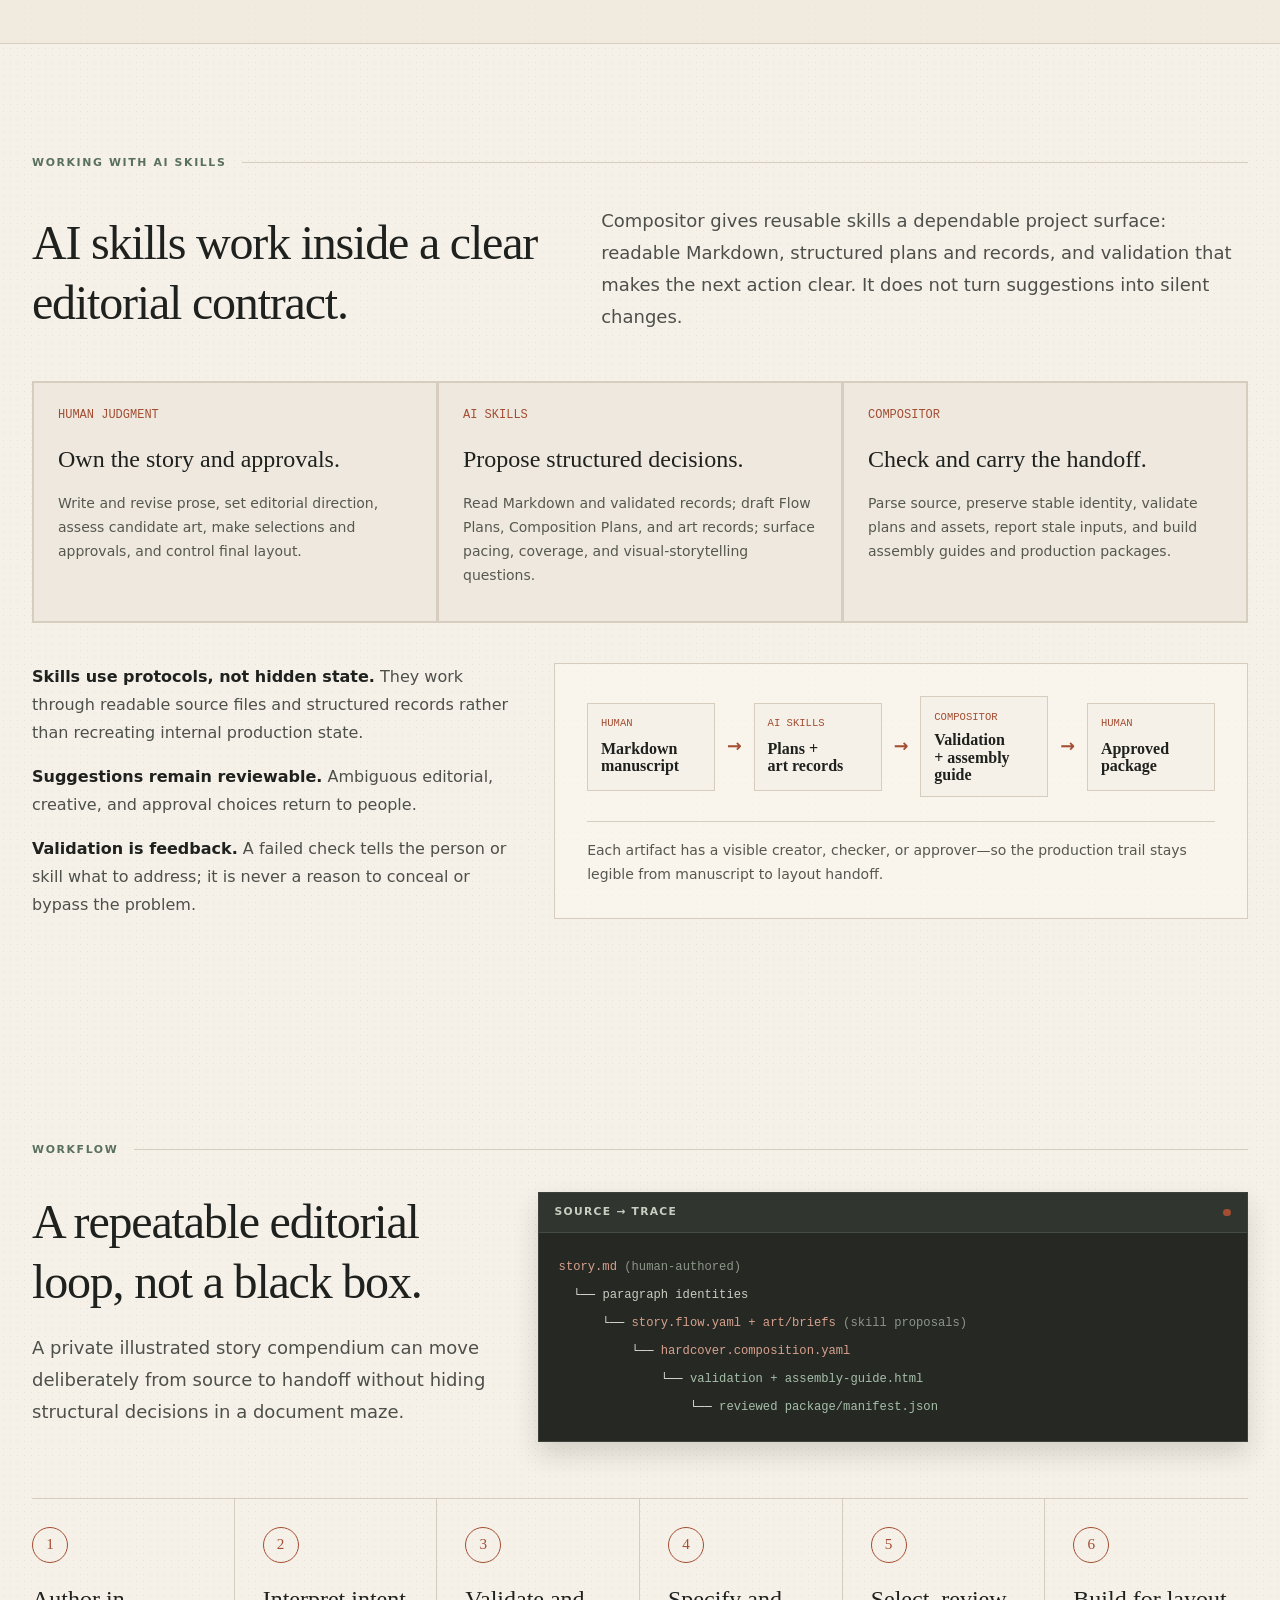
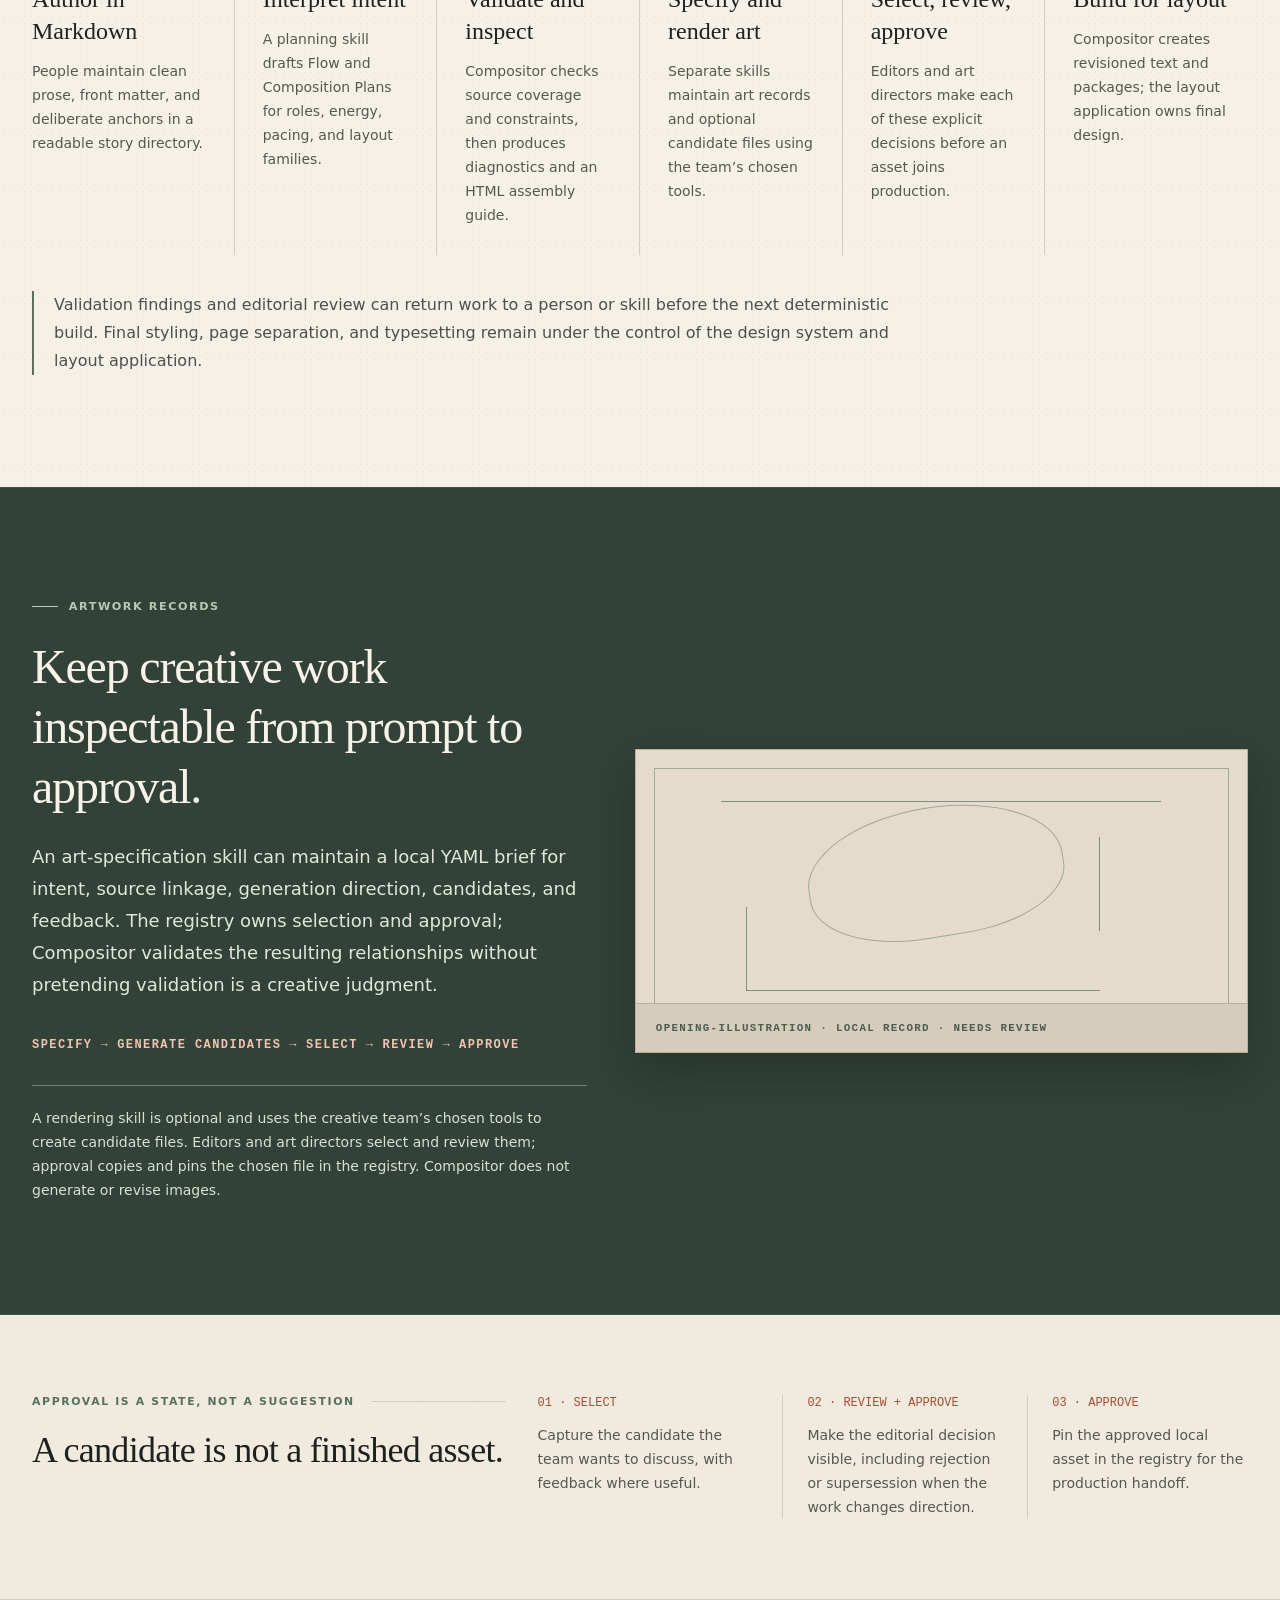
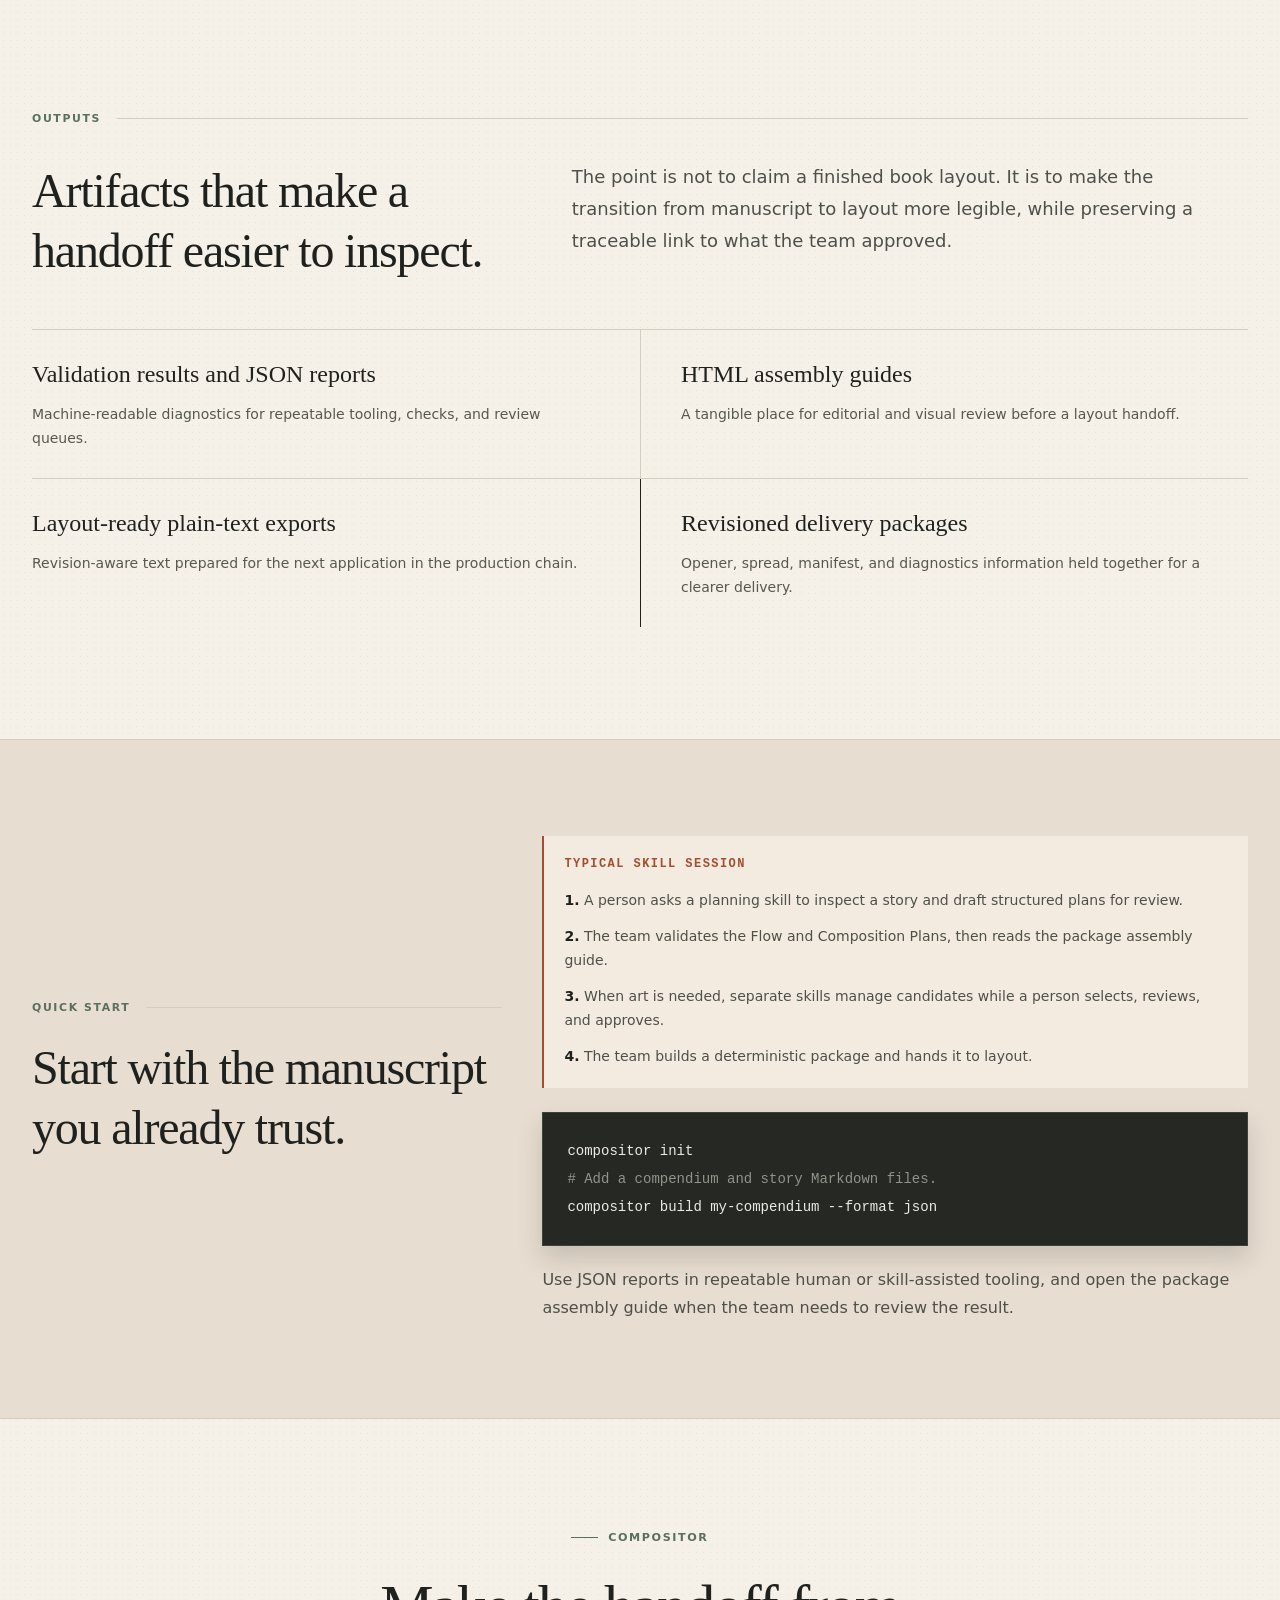
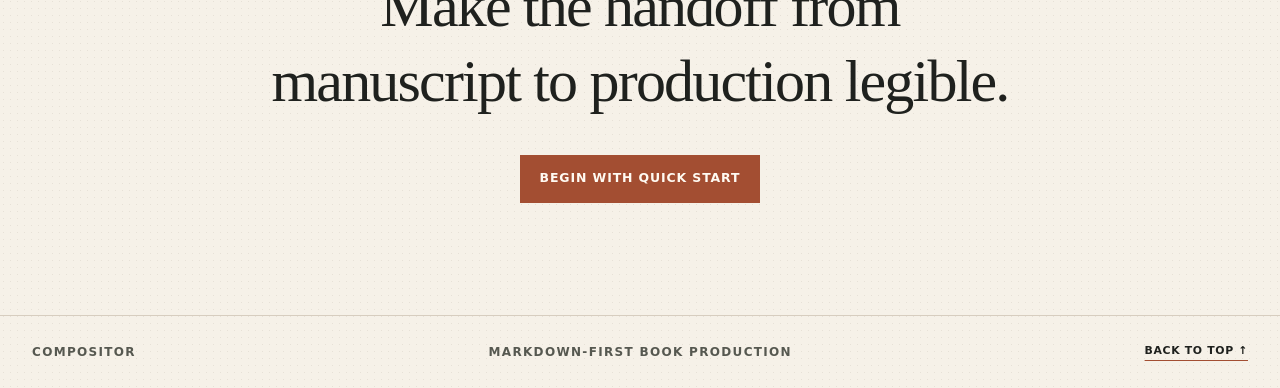
==== commit 43ca14d3: "chore: update gh-pages" ====
--- a/index.html
+++ b/index.html
@@ -30,16 +30,30 @@
           <a class="nav-link" href="#outputs">Outputs</a>
           <a class="nav-link" href="#quick-start">Quick start</a>
         </nav>
-        <button
-          class="grid h-10 w-10 place-items-center border border-line text-ink lg:hidden"
-          type="button"
-          aria-expanded="false"
-          aria-controls="mobile-menu"
-          data-menu-button
-        >
-          <span class="sr-only">Toggle navigation</span>
-          <span aria-hidden="true" class="text-lg leading-none">☰</span>
-        </button>
+        <div class="flex items-center gap-3">
+          <a
+            class="github-link"
+            href="https://github.com/timperrett/compositor"
+            target="_blank"
+            rel="noreferrer"
+            aria-label="View Compositor on GitHub"
+          >
+            <svg viewBox="0 0 24 24" aria-hidden="true" focusable="false">
+              <path fill="currentColor" d="M12 2C6.48 2 2 6.58 2 12.23c0 4.52 2.87 8.35 6.84 9.71.5.1.68-.22.68-.49 0-.24-.01-1.04-.01-1.89-2.78.62-3.37-1.21-3.37-1.21-.46-1.2-1.11-1.52-1.11-1.52-.91-.64.07-.63.07-.63 1 .07 1.54 1.06 1.54 1.06.9 1.57 2.35 1.12 2.92.86.09-.67.35-1.12.64-1.38-2.22-.26-4.56-1.15-4.56-5.1 0-1.13.4-2.05 1.06-2.78-.11-.27-.46-1.31.1-2.73 0 0 .86-.28 2.75 1.06A9.3 9.3 0 0 1 12 6.89c.85 0 1.7.12 2.5.34 1.89-1.34 2.75-1.06 2.75-1.06.56 1.42.21 2.46.1 2.73.66.73 1.06 1.65 1.06 2.78 0 3.96-2.34 4.83-4.57 5.09.36.32.68.94.68 1.9 0 1.38-.01 2.49-.01 2.83 0 .27.18.59.69.49A10.25 10.25 0 0 0 22 12.23C22 6.58 17.52 2 12 2Z" />
+            </svg>
+            <span class="sr-only">GitHub</span>
+          </a>
+          <button
+            class="grid h-10 w-10 place-items-center border border-line text-ink lg:hidden"
+            type="button"
+            aria-expanded="false"
+            aria-controls="mobile-menu"
+            data-menu-button
+          >
+            <span class="sr-only">Toggle navigation</span>
+            <span aria-hidden="true" class="text-lg leading-none">☰</span>
+          </button>
+        </div>
       </div>
       <nav id="mobile-menu" class="border-t border-line bg-paper lg:hidden" aria-label="Mobile navigation" data-menu hidden>
         <div class="shell grid gap-1 py-4">
--- a/assets/styles.css
+++ b/assets/styles.css
@@ -1,2 +1,2 @@
 /*! tailwindcss v4.3.3 | MIT License | https://tailwindcss.com */
-@layer properties{@supports (((-webkit-hyphens:none)) and (not (margin-trim:inline))) or ((-moz-orient:inline) and (not (color:rgb(from red r g b)))){*,:before,:after,::backdrop{--tw-space-y-reverse:0;--tw-border-style:solid;--tw-leading:initial;--tw-font-weight:initial;--tw-tracking:initial;--tw-ordinal:initial;--tw-slashed-zero:initial;--tw-numeric-figure:initial;--tw-numeric-spacing:initial;--tw-numeric-fraction:initial;--tw-shadow:0 0 #0000;--tw-shadow-color:initial;--tw-shadow-alpha:100%;--tw-inset-shadow:0 0 #0000;--tw-inset-shadow-color:initial;--tw-inset-shadow-alpha:100%;--tw-ring-color:initial;--tw-ring-shadow:0 0 #0000;--tw-inset-ring-color:initial;--tw-inset-ring-shadow:0 0 #0000;--tw-ring-inset:initial;--tw-ring-offset-width:0px;--tw-ring-offset-color:#fff;--tw-ring-offset-shadow:0 0 #0000;--tw-backdrop-blur:initial;--tw-backdrop-brightness:initial;--tw-backdrop-contrast:initial;--tw-backdrop-grayscale:initial;--tw-backdrop-hue-rotate:initial;--tw-backdrop-invert:initial;--tw-backdrop-opacity:initial;--tw-backdrop-saturate:initial;--tw-backdrop-sepia:initial}}}@layer theme{:root,:host{--font-sans:Inter, ui-sans-serif, system-ui, -apple-system, BlinkMacSystemFont, "Segoe UI", sans-serif;--font-mono:"SFMono-Regular", Consolas, "Liberation Mono", monospace;--spacing:.25rem;--container-lg:32rem;--container-xl:36rem;--container-2xl:42rem;--container-3xl:48rem;--container-4xl:56rem;--text-xs:.75rem;--text-xs--line-height:calc(1 / .75);--text-sm:.875rem;--text-sm--line-height:calc(1.25 / .875);--text-base:1rem;--text-base--line-height:calc(1.5 / 1);--text-lg:1.125rem;--text-lg--line-height:calc(1.75 / 1.125);--text-2xl:1.5rem;--text-2xl--line-height:calc(2 / 1.5);--text-3xl:1.875rem;--text-3xl--line-height:calc(2.25 / 1.875);--text-4xl:2.25rem;--text-4xl--line-height:calc(2.5 / 2.25);--text-5xl:3rem;--text-5xl--line-height:1;--text-6xl:3.75rem;--text-6xl--line-height:1;--text-7xl:4.5rem;--text-7xl--line-height:1;--font-weight-bold:700;--tracking-tight:-.025em;--leading-tight:1.25;--blur-sm:8px;--default-transition-duration:.15s;--default-transition-timing-function:cubic-bezier(.4, 0, .2, 1);--default-font-family:var(--font-sans);--default-mono-font-family:var(--font-mono);--color-paper:#f6f1e8;--color-ink:#1f211e;--color-rust:#a34e32;--color-moss:#58705d;--color-line:#d7cdbf;--font-display:"Iowan Old Style", "Palatino Linotype", "Book Antiqua", Palatino, Georgia, serif}}@layer base{*,:after,:before,::backdrop{box-sizing:border-box;border:0 solid;margin:0;padding:0}::file-selector-button{box-sizing:border-box;border:0 solid;margin:0;padding:0}html,:host{-webkit-text-size-adjust:100%;tab-size:4;line-height:1.5;font-family:var(--default-font-family,-apple-system, BlinkMacSystemFont, "Segoe UI", Roboto, "Helvetica Neue", "Noto Sans", Arial, sans-serif, "Apple Color Emoji", "Segoe UI Emoji", "Segoe UI Symbol", "Noto Color Emoji");font-feature-settings:var(--default-font-feature-settings,normal);font-variation-settings:var(--default-font-variation-settings,normal);-webkit-tap-highlight-color:transparent}hr{height:0;color:inherit;border-top-width:1px}abbr:where([title]){-webkit-text-decoration:underline dotted;text-decoration:underline dotted}h1,h2,h3,h4,h5,h6{font-size:inherit;font-weight:inherit}a{color:inherit;-webkit-text-decoration:inherit;-webkit-text-decoration:inherit;-webkit-text-decoration:inherit;text-decoration:inherit}b,strong{font-weight:bolder}code,kbd,samp,pre{font-family:var(--default-mono-font-family,ui-monospace, SFMono-Regular, Menlo, Monaco, Consolas, "Liberation Mono", "Courier New", monospace);font-feature-settings:var(--default-mono-font-feature-settings,normal);font-variation-settings:var(--default-mono-font-variation-settings,normal);font-size:1em}small{font-size:80%}sub,sup{vertical-align:baseline;font-size:75%;line-height:0;position:relative}sub{bottom:-.25em}sup{top:-.5em}table{text-indent:0;border-color:inherit;border-collapse:collapse}:-moz-focusring:where(:not(iframe)){outline:auto}progress{vertical-align:baseline}summary{display:list-item}ol,ul,menu{list-style:none}img,svg,video,canvas,audio,iframe,embed,object{vertical-align:middle;display:block}img,video{max-width:100%;height:auto}button,input,select,optgroup,textarea{font:inherit;font-feature-settings:inherit;font-variation-settings:inherit;letter-spacing:inherit;color:inherit;opacity:1;background-color:#0000;border-radius:0}::file-selector-button{font:inherit;font-feature-settings:inherit;font-variation-settings:inherit;letter-spacing:inherit;color:inherit;opacity:1;background-color:#0000;border-radius:0}:where(select:is([multiple],[size])) optgroup{font-weight:bolder}:where(select:is([multiple],[size])) optgroup option{padding-inline-start:20px}::file-selector-button{margin-inline-end:4px}::placeholder{opacity:1}@supports (not ((-webkit-appearance:-apple-pay-button))) or (contain-intrinsic-size:1px){::placeholder{color:currentColor}@supports (color:color-mix(in lab, red, red)){::placeholder{color:color-mix(in oklab, currentcolor 50%, transparent)}}}textarea{resize:vertical}::-webkit-search-decoration{-webkit-appearance:none}::-webkit-date-and-time-value{min-height:1lh;text-align:inherit}::-webkit-datetime-edit{display:inline-flex}::-webkit-datetime-edit-fields-wrapper{padding:0}::-webkit-datetime-edit{padding-block:0}::-webkit-datetime-edit-year-field{padding-block:0}::-webkit-datetime-edit-month-field{padding-block:0}::-webkit-datetime-edit-day-field{padding-block:0}::-webkit-datetime-edit-hour-field{padding-block:0}::-webkit-datetime-edit-minute-field{padding-block:0}::-webkit-datetime-edit-second-field{padding-block:0}::-webkit-datetime-edit-millisecond-field{padding-block:0}::-webkit-datetime-edit-meridiem-field{padding-block:0}::-webkit-calendar-picker-indicator{line-height:1}:-moz-ui-invalid{box-shadow:none}button,input:where([type=button],[type=reset],[type=submit]){appearance:button}::file-selector-button{appearance:button}::-webkit-inner-spin-button{height:auto}::-webkit-outer-spin-button{height:auto}[hidden]:where(:not([hidden=until-found])){display:none!important}html{scroll-behavior:smooth;background:#f6f1e8}body{color:#1f211e;text-rendering:optimizelegibility;background-color:#f6f1e8;background-image:radial-gradient(#50423117 .55px,#0000 .55px);background-size:7px 7px;min-width:320px}::selection{color:#fffaf2;background:#a34e32}:focus-visible{outline-offset:4px;outline:3px solid #a34e32}}@layer components{.shell{width:min(100% - 2rem,76rem);margin-inline:auto}.eyebrow{color:#58705d;letter-spacing:.14em;text-transform:uppercase;align-items:center;gap:.65rem;font-size:.7rem;font-weight:700;line-height:1.2;display:flex}.eyebrow:before{content:"";background:currentColor;width:1.65rem;height:1px}.rule-label{color:#58705d;letter-spacing:.15em;text-transform:uppercase;align-items:center;gap:1rem;font-size:.68rem;font-weight:700;line-height:1.2;display:flex}.rule-label:after{content:"";background:#d7cdbf;flex:1;height:1px}.nav-link{color:#4d504a;letter-spacing:.08em;text-transform:uppercase;padding-block:.35rem;font-size:.75rem;font-weight:700;transition:color .16s}.nav-link:hover,.nav-link:focus-visible{color:#a34e32}.button-primary{color:#fffaf2;letter-spacing:.07em;text-transform:uppercase;background:#a34e32;border:1px solid #a34e32;justify-content:center;align-items:center;min-height:3rem;padding:.7rem 1.15rem;font-size:.78rem;font-weight:750;transition:background .16s,border-color .16s,transform .16s;display:inline-flex}.button-primary:hover{background:#7f3925;border-color:#7f3925;transform:translateY(-1px)}.text-link{color:#1f211e;letter-spacing:.06em;text-underline-offset:.35rem;text-transform:uppercase;align-items:center;gap:.55rem;font-size:.78rem;font-weight:750;-webkit-text-decoration:underline #a34e32;text-decoration:underline #a34e32;text-decoration-thickness:1px;display:inline-flex}.text-link:hover{color:#a34e32}.cap-card{background:#fffcf694;border:1px solid #d7cdbf;min-height:13rem;padding:1.5rem}.cap-card:hover{border-color:#a34e32}.role-card{background:#fffcf694;border:1px solid #d7cdbf;min-height:15rem;padding:1.5rem}.handoff-rail{grid-template-columns:1fr auto;align-items:center;gap:.75rem;display:grid}.handoff-node{background:#f6f1e8;border:1px solid #d7cdbf;gap:.35rem;min-height:5.5rem;padding:.8rem;display:grid}.handoff-node strong{font-family:Iowan Old Style,Palatino Linotype,Georgia,serif;font-size:1rem;line-height:1.08}.handoff-arrow{color:#a34e32;font-size:1.1rem;font-weight:700}.step-number{color:#a34e32;border:1px solid;border-radius:999px;place-items:center;width:2.25rem;height:2.25rem;font-family:Iowan Old Style,Georgia,serif;font-size:.95rem;display:grid}.code-panel{color:#eeebe4;background:#252823;border:1px solid #3c423a;min-width:0;overflow:hidden;box-shadow:0 12px 24px #1f211e29}.code-heading{color:#c8cec0;letter-spacing:.12em;text-transform:uppercase;background:#30352f;border-bottom:1px solid #454c43;justify-content:space-between;align-items:center;padding:.7rem 1rem;font-size:.67rem;font-weight:700;display:flex}.dot{background:#a34e32;border-radius:999px;width:.48rem;height:.48rem}.art-frame{background:#e4dbcd;border:1px solid #bcae9c;min-height:19rem;position:relative;overflow:hidden}.art-frame:before,.art-frame:after{content:"";border:1px solid #58705d7a;position:absolute}.art-frame:before{inset:1.15rem}.art-frame:after{border-radius:50% 50% 42% 42%;width:42%;height:43%;top:19%;left:28%;transform:rotate(-9deg)}}@layer utilities{.invisible{visibility:hidden}.visible{visibility:visible}.sr-only{clip-path:inset(50%);white-space:nowrap;border-width:0;width:1px;height:1px;margin:-1px;padding:0;position:absolute;overflow:hidden}.absolute{position:absolute}.fixed{position:fixed}.relative{position:relative}.static{position:static}.sticky{position:sticky}.inset-x-0{inset-inline:0}.inset-x-\[14\%\]{inset-inline:14%}.top-0{top:0}.top-4{top:calc(var(--spacing) * 4)}.top-\[17\%\]{top:17%}.top-\[29\%\]{top:29%}.right-\[24\%\]{right:24%}.bottom-0{bottom:0}.bottom-\[20\%\]{bottom:20%}.left-4{left:calc(var(--spacing) * 4)}.left-\[18\%\]{left:18%}.z-50{z-index:50}.z-\[100\]{z-index:100}.mx-auto{margin-inline:auto}.mt-3{margin-top:calc(var(--spacing) * 3)}.mt-4{margin-top:calc(var(--spacing) * 4)}.mt-5{margin-top:calc(var(--spacing) * 5)}.mt-6{margin-top:calc(var(--spacing) * 6)}.mt-7{margin-top:calc(var(--spacing) * 7)}.mt-8{margin-top:calc(var(--spacing) * 8)}.mt-9{margin-top:calc(var(--spacing) * 9)}.mt-10{margin-top:calc(var(--spacing) * 10)}.mt-12{margin-top:calc(var(--spacing) * 12)}.mt-14{margin-top:calc(var(--spacing) * 14)}.mb-6{margin-bottom:calc(var(--spacing) * 6)}.block{display:block}.contents{display:contents}.flex{display:flex}.grid{display:grid}.hidden{display:none}.inline{display:inline}.h-10{height:calc(var(--spacing) * 10)}.h-\[28\%\]{height:28%}.h-\[31\%\]{height:31%}.h-auto{height:auto}.h-px{height:1px}.min-h-16{min-height:calc(var(--spacing) * 16)}.min-h-\[calc\(100svh-4rem\)\]{min-height:calc(100svh - 4rem)}.w-10{width:calc(var(--spacing) * 10)}.w-\[58\%\]{width:58%}.w-fit{width:fit-content}.w-full{width:100%}.w-px{width:1px}.max-w-2xl{max-width:var(--container-2xl)}.max-w-3xl{max-width:var(--container-3xl)}.max-w-4xl{max-width:var(--container-4xl)}.max-w-lg{max-width:var(--container-lg)}.max-w-xl{max-width:var(--container-xl)}.min-w-0{min-width:0}.flex-col{flex-direction:column}.flex-wrap{flex-wrap:wrap}.place-items-center{place-items:center}.items-center{align-items:center}.justify-between{justify-content:space-between}.gap-0{gap:0}.gap-1{gap:var(--spacing)}.gap-3{gap:calc(var(--spacing) * 3)}.gap-5{gap:calc(var(--spacing) * 5)}.gap-6{gap:calc(var(--spacing) * 6)}.gap-8{gap:calc(var(--spacing) * 8)}.gap-10{gap:calc(var(--spacing) * 10)}.gap-12{gap:calc(var(--spacing) * 12)}.gap-px{gap:1px}:where(.space-y-4>:not(:last-child)){--tw-space-y-reverse:0;margin-block-start:calc(calc(var(--spacing) * 4) * var(--tw-space-y-reverse));margin-block-end:calc(calc(var(--spacing) * 4) * calc(1 - var(--tw-space-y-reverse)))}.gap-x-2{column-gap:calc(var(--spacing) * 2)}.gap-x-7{column-gap:calc(var(--spacing) * 7)}.gap-y-3{row-gap:calc(var(--spacing) * 3)}.gap-y-4{row-gap:calc(var(--spacing) * 4)}.self-start{align-self:flex-start}.overflow-hidden{overflow:hidden}.overflow-x-auto{overflow-x:auto}.border{border-style:var(--tw-border-style);border-width:1px}.border-y{border-block-style:var(--tw-border-style);border-block-width:1px}.border-t{border-top-style:var(--tw-border-style);border-top-width:1px}.border-b{border-bottom-style:var(--tw-border-style);border-bottom-width:1px}.border-l-2{border-left-style:var(--tw-border-style);border-left-width:2px}.border-\[\#3e5142\]{border-color:#3e5142}.border-\[\#718170\]{border-color:#718170}.border-\[\#bcae9c\]{border-color:#bcae9c}.border-line{border-color:var(--color-line)}.border-moss{border-color:var(--color-moss)}.border-rust{border-color:var(--color-rust)}.bg-\[\#324238\]{background-color:#324238}.bg-\[\#d6ccbc\]{background-color:#d6ccbc}.bg-\[\#e7ddd0\]{background-color:#e7ddd0}.bg-\[\#eee7da\]\/60{background-color:oklab(92.9922% .00228709 .0187982/.6)}.bg-\[\#f3ebdf\]{background-color:#f3ebdf}.bg-\[\#fbf7ef\]\/65{background-color:oklab(97.7026% .00107855 .0113626/.65)}.bg-ink{background-color:var(--color-ink)}.bg-line{background-color:var(--color-line)}.bg-moss\/70{background-color:#58705db3}@supports (color:color-mix(in lab, red, red)){.bg-moss\/70{background-color:color-mix(in oklab, var(--color-moss) 70%, transparent)}}.bg-paper{background-color:var(--color-paper)}.bg-paper\/95{background-color:#f6f1e8f2}@supports (color:color-mix(in lab, red, red)){.bg-paper\/95{background-color:color-mix(in oklab, var(--color-paper) 95%, transparent)}}.p-5{padding:calc(var(--spacing) * 5)}.p-6{padding:calc(var(--spacing) * 6)}.px-1{padding-inline:var(--spacing)}.px-4{padding-inline:calc(var(--spacing) * 4)}.px-5{padding-inline:calc(var(--spacing) * 5)}.py-2{padding-block:calc(var(--spacing) * 2)}.py-3{padding-block:calc(var(--spacing) * 3)}.py-4{padding-block:calc(var(--spacing) * 4)}.py-5{padding-block:calc(var(--spacing) * 5)}.py-7{padding-block:calc(var(--spacing) * 7)}.py-16{padding-block:calc(var(--spacing) * 16)}.py-20{padding-block:calc(var(--spacing) * 20)}.pt-3{padding-top:calc(var(--spacing) * 3)}.pt-4{padding-top:calc(var(--spacing) * 4)}.pt-5{padding-top:calc(var(--spacing) * 5)}.pt-6{padding-top:calc(var(--spacing) * 6)}.pr-6{padding-right:calc(var(--spacing) * 6)}.pl-5{padding-left:calc(var(--spacing) * 5)}.text-center{text-align:center}.font-display{font-family:var(--font-display)}.font-mono{font-family:var(--font-mono)}.font-sans{font-family:var(--font-sans)}.text-2xl{font-size:var(--text-2xl);line-height:var(--tw-leading,var(--text-2xl--line-height))}.text-3xl{font-size:var(--text-3xl);line-height:var(--tw-leading,var(--text-3xl--line-height))}.text-4xl{font-size:var(--text-4xl);line-height:var(--tw-leading,var(--text-4xl--line-height))}.text-5xl{font-size:var(--text-5xl);line-height:var(--tw-leading,var(--text-5xl--line-height))}.text-base{font-size:var(--text-base);line-height:var(--tw-leading,var(--text-base--line-height))}.text-lg{font-size:var(--text-lg);line-height:var(--tw-leading,var(--text-lg--line-height))}.text-sm{font-size:var(--text-sm);line-height:var(--tw-leading,var(--text-sm--line-height))}.text-xs{font-size:var(--text-xs);line-height:var(--tw-leading,var(--text-xs--line-height))}.\!text-\[0\.68rem\]{font-size:.68rem!important}.text-\[0\.66rem\]{font-size:.66rem}.text-\[0\.68rem\]{font-size:.68rem}.text-\[0\.76rem\]{font-size:.76rem}.text-\[1\.45rem\]{font-size:1.45rem}.leading-5{--tw-leading:calc(var(--spacing) * 5);line-height:calc(var(--spacing) * 5)}.leading-6{--tw-leading:calc(var(--spacing) * 6);line-height:calc(var(--spacing) * 6)}.leading-7{--tw-leading:calc(var(--spacing) * 7);line-height:calc(var(--spacing) * 7)}.leading-8{--tw-leading:calc(var(--spacing) * 8);line-height:calc(var(--spacing) * 8)}.leading-\[0\.98\]{--tw-leading:.98;line-height:.98}.leading-none{--tw-leading:1;line-height:1}.leading-tight{--tw-leading:var(--leading-tight);line-height:var(--leading-tight)}.font-bold{--tw-font-weight:var(--font-weight-bold);font-weight:var(--font-weight-bold)}.tracking-\[-0\.02em\]{--tw-tracking:-.02em;letter-spacing:-.02em}.tracking-\[-0\.03em\]{--tw-tracking:-.03em;letter-spacing:-.03em}.tracking-\[-0\.025em\]{--tw-tracking:-.025em;letter-spacing:-.025em}.tracking-\[-0\.035em\]{--tw-tracking:-.035em;letter-spacing:-.035em}.tracking-\[0\.11em\]{--tw-tracking:.11em;letter-spacing:.11em}.tracking-\[0\.12em\]{--tw-tracking:.12em;letter-spacing:.12em}.tracking-tight{--tw-tracking:var(--tracking-tight);letter-spacing:var(--tracking-tight)}.\!text-\[\#b7c8b5\]{color:#b7c8b5!important}.text-\[\#4c5d4d\]{color:#4c5d4d}.text-\[\#4d504a\]{color:#4d504a}.text-\[\#8d9689\]{color:#8d9689}.text-\[\#565850\]{color:#565850}.text-\[\#686961\]{color:#686961}.text-\[\#a7bfa9\]{color:#a7bfa9}.text-\[\#c8cec0\]{color:#c8cec0}.text-\[\#d8a18d\]{color:#d8a18d}.text-\[\#d8e1d4\]{color:#d8e1d4}.text-\[\#e1e7db\]{color:#e1e7db}.text-\[\#f0c4b0\]{color:#f0c4b0}.text-\[\#f8f3ea\]{color:#f8f3ea}.text-ink{color:var(--color-ink)}.text-paper{color:var(--color-paper)}.text-rust{color:var(--color-rust)}.lowercase{text-transform:lowercase}.uppercase{text-transform:uppercase}.ordinal{--tw-ordinal:ordinal;font-variant-numeric:var(--tw-ordinal,) var(--tw-slashed-zero,) var(--tw-numeric-figure,) var(--tw-numeric-spacing,) var(--tw-numeric-fraction,)}.antialiased{-webkit-font-smoothing:antialiased;-moz-osx-font-smoothing:grayscale}.shadow-\[0_18px_42px_rgba\(11\,20\,13\,\.28\)\]{--tw-shadow:0 18px 42px var(--tw-shadow-color,#0b140d47);box-shadow:var(--tw-inset-shadow), var(--tw-inset-ring-shadow), var(--tw-ring-offset-shadow), var(--tw-ring-shadow), var(--tw-shadow)}.shadow-paper{--tw-shadow:0 14px 34px var(--tw-shadow-color,#2d261c14);box-shadow:var(--tw-inset-shadow), var(--tw-inset-ring-shadow), var(--tw-ring-offset-shadow), var(--tw-ring-shadow), var(--tw-shadow)}.backdrop-blur-sm{--tw-backdrop-blur:blur(var(--blur-sm));-webkit-backdrop-filter:var(--tw-backdrop-blur,) var(--tw-backdrop-brightness,) var(--tw-backdrop-contrast,) var(--tw-backdrop-grayscale,) var(--tw-backdrop-hue-rotate,) var(--tw-backdrop-invert,) var(--tw-backdrop-opacity,) var(--tw-backdrop-saturate,) var(--tw-backdrop-sepia,);backdrop-filter:var(--tw-backdrop-blur,) var(--tw-backdrop-brightness,) var(--tw-backdrop-contrast,) var(--tw-backdrop-grayscale,) var(--tw-backdrop-hue-rotate,) var(--tw-backdrop-invert,) var(--tw-backdrop-opacity,) var(--tw-backdrop-saturate,) var(--tw-backdrop-sepia,)}.transition{transition-property:color,background-color,border-color,outline-color,text-decoration-color,fill,stroke,--tw-gradient-from,--tw-gradient-via,--tw-gradient-to,opacity,box-shadow,transform,translate,scale,rotate,filter,-webkit-backdrop-filter,backdrop-filter,display,content-visibility,overlay,pointer-events;transition-timing-function:var(--tw-ease,var(--default-transition-timing-function));transition-duration:var(--tw-duration,var(--default-transition-duration))}.focus\:not-sr-only:focus{clip-path:none;white-space:normal;width:auto;height:auto;margin:0;padding:0;position:static;overflow:visible}@media (min-width:40rem){.sm\:grid-cols-2{grid-template-columns:repeat(2,minmax(0,1fr))}.sm\:grid-cols-3{grid-template-columns:repeat(3,minmax(0,1fr))}.sm\:flex-row{flex-direction:row}.sm\:items-center{align-items:center}.sm\:justify-between{justify-content:space-between}.sm\:border-t-0{border-top-style:var(--tw-border-style);border-top-width:0}.sm\:border-l{border-left-style:var(--tw-border-style);border-left-width:1px}.sm\:p-8{padding:calc(var(--spacing) * 8)}.sm\:py-20{padding-block:calc(var(--spacing) * 20)}.sm\:py-24{padding-block:calc(var(--spacing) * 24)}.sm\:py-28{padding-block:calc(var(--spacing) * 28)}.sm\:pt-0{padding-top:0}.sm\:pl-6{padding-left:calc(var(--spacing) * 6)}.sm\:text-4xl{font-size:var(--text-4xl);line-height:var(--tw-leading,var(--text-4xl--line-height))}.sm\:text-5xl{font-size:var(--text-5xl);line-height:var(--tw-leading,var(--text-5xl--line-height))}.sm\:text-6xl{font-size:var(--text-6xl);line-height:var(--tw-leading,var(--text-6xl--line-height))}}@media (min-width:48rem){.md\:grid-cols-2{grid-template-columns:repeat(2,minmax(0,1fr))}.md\:grid-cols-3{grid-template-columns:repeat(3,minmax(0,1fr))}.md\:border-b-0{border-bottom-style:var(--tw-border-style);border-bottom-width:0}.md\:border-l{border-left-style:var(--tw-border-style);border-left-width:1px}.md\:pr-10{padding-right:calc(var(--spacing) * 10)}.md\:pl-10{padding-left:calc(var(--spacing) * 10)}}@media (min-width:64rem){.lg\:flex{display:flex}.lg\:hidden{display:none}.lg\:grid-cols-4{grid-template-columns:repeat(4,minmax(0,1fr))}.lg\:grid-cols-\[\.8fr_1\.2fr\]{grid-template-columns:.8fr 1.2fr}.lg\:grid-cols-\[\.9fr_1\.1fr\]{grid-template-columns:.9fr 1.1fr}.lg\:grid-cols-\[\.82fr_1\.18fr\]{grid-template-columns:.82fr 1.18fr}.lg\:grid-cols-\[\.85fr_1\.15fr\]{grid-template-columns:.85fr 1.15fr}.lg\:grid-cols-\[\.86fr_1\.14fr\]{grid-template-columns:.86fr 1.14fr}.lg\:grid-cols-\[\.95fr_1\.05fr\]{grid-template-columns:.95fr 1.05fr}.lg\:grid-cols-\[1\.05fr_\.95fr\]{grid-template-columns:1.05fr .95fr}.lg\:items-center{align-items:center}.lg\:items-end{align-items:flex-end}.lg\:py-20{padding-block:calc(var(--spacing) * 20)}.lg\:text-7xl{font-size:var(--text-7xl);line-height:var(--tw-leading,var(--text-7xl--line-height))}}@media (min-width:80rem){.xl\:grid-cols-6{grid-template-columns:repeat(6,minmax(0,1fr))}.xl\:border-r{border-right-style:var(--tw-border-style);border-right-width:1px}.xl\:border-b-0{border-bottom-style:var(--tw-border-style);border-bottom-width:0}.xl\:px-7{padding-inline:calc(var(--spacing) * 7)}.xl\:pr-7{padding-right:calc(var(--spacing) * 7)}.xl\:pl-7{padding-left:calc(var(--spacing) * 7)}}}@media (min-width:640px){.handoff-rail{grid-template-columns:1fr auto 1fr}}@media (min-width:1024px){.handoff-rail{grid-template-columns:1fr auto 1fr auto 1fr auto 1fr}}@media (prefers-reduced-motion:reduce){*,:before,:after{scroll-behavior:auto!important;transition-duration:.01ms!important;animation-duration:.01ms!important;animation-iteration-count:1!important}}@property --tw-space-y-reverse{syntax:"*";inherits:false;initial-value:0}@property --tw-border-style{syntax:"*";inherits:false;initial-value:solid}@property --tw-leading{syntax:"*";inherits:false}@property --tw-font-weight{syntax:"*";inherits:false}@property --tw-tracking{syntax:"*";inherits:false}@property --tw-ordinal{syntax:"*";inherits:false}@property --tw-slashed-zero{syntax:"*";inherits:false}@property --tw-numeric-figure{syntax:"*";inherits:false}@property --tw-numeric-spacing{syntax:"*";inherits:false}@property --tw-numeric-fraction{syntax:"*";inherits:false}@property --tw-shadow{syntax:"*";inherits:false;initial-value:0 0 #0000}@property --tw-shadow-color{syntax:"*";inherits:false}@property --tw-shadow-alpha{syntax:"<percentage>";inherits:false;initial-value:100%}@property --tw-inset-shadow{syntax:"*";inherits:false;initial-value:0 0 #0000}@property --tw-inset-shadow-color{syntax:"*";inherits:false}@property --tw-inset-shadow-alpha{syntax:"<percentage>";inherits:false;initial-value:100%}@property --tw-ring-color{syntax:"*";inherits:false}@property --tw-ring-shadow{syntax:"*";inherits:false;initial-value:0 0 #0000}@property --tw-inset-ring-color{syntax:"*";inherits:false}@property --tw-inset-ring-shadow{syntax:"*";inherits:false;initial-value:0 0 #0000}@property --tw-ring-inset{syntax:"*";inherits:false}@property --tw-ring-offset-width{syntax:"<length>";inherits:false;initial-value:0}@property --tw-ring-offset-color{syntax:"*";inherits:false;initial-value:#fff}@property --tw-ring-offset-shadow{syntax:"*";inherits:false;initial-value:0 0 #0000}@property --tw-backdrop-blur{syntax:"*";inherits:false}@property --tw-backdrop-brightness{syntax:"*";inherits:false}@property --tw-backdrop-contrast{syntax:"*";inherits:false}@property --tw-backdrop-grayscale{syntax:"*";inherits:false}@property --tw-backdrop-hue-rotate{syntax:"*";inherits:false}@property --tw-backdrop-invert{syntax:"*";inherits:false}@property --tw-backdrop-opacity{syntax:"*";inherits:false}@property --tw-backdrop-saturate{syntax:"*";inherits:false}@property --tw-backdrop-sepia{syntax:"*";inherits:false}+@layer properties{@supports (((-webkit-hyphens:none)) and (not (margin-trim:inline))) or ((-moz-orient:inline) and (not (color:rgb(from red r g b)))){*,:before,:after,::backdrop{--tw-space-y-reverse:0;--tw-border-style:solid;--tw-leading:initial;--tw-font-weight:initial;--tw-tracking:initial;--tw-ordinal:initial;--tw-slashed-zero:initial;--tw-numeric-figure:initial;--tw-numeric-spacing:initial;--tw-numeric-fraction:initial;--tw-shadow:0 0 #0000;--tw-shadow-color:initial;--tw-shadow-alpha:100%;--tw-inset-shadow:0 0 #0000;--tw-inset-shadow-color:initial;--tw-inset-shadow-alpha:100%;--tw-ring-color:initial;--tw-ring-shadow:0 0 #0000;--tw-inset-ring-color:initial;--tw-inset-ring-shadow:0 0 #0000;--tw-ring-inset:initial;--tw-ring-offset-width:0px;--tw-ring-offset-color:#fff;--tw-ring-offset-shadow:0 0 #0000;--tw-backdrop-blur:initial;--tw-backdrop-brightness:initial;--tw-backdrop-contrast:initial;--tw-backdrop-grayscale:initial;--tw-backdrop-hue-rotate:initial;--tw-backdrop-invert:initial;--tw-backdrop-opacity:initial;--tw-backdrop-saturate:initial;--tw-backdrop-sepia:initial}}}@layer theme{:root,:host{--font-sans:Inter, ui-sans-serif, system-ui, -apple-system, BlinkMacSystemFont, "Segoe UI", sans-serif;--font-mono:"SFMono-Regular", Consolas, "Liberation Mono", monospace;--spacing:.25rem;--container-lg:32rem;--container-xl:36rem;--container-2xl:42rem;--container-3xl:48rem;--container-4xl:56rem;--text-xs:.75rem;--text-xs--line-height:calc(1 / .75);--text-sm:.875rem;--text-sm--line-height:calc(1.25 / .875);--text-base:1rem;--text-base--line-height:calc(1.5 / 1);--text-lg:1.125rem;--text-lg--line-height:calc(1.75 / 1.125);--text-2xl:1.5rem;--text-2xl--line-height:calc(2 / 1.5);--text-3xl:1.875rem;--text-3xl--line-height:calc(2.25 / 1.875);--text-4xl:2.25rem;--text-4xl--line-height:calc(2.5 / 2.25);--text-5xl:3rem;--text-5xl--line-height:1;--text-6xl:3.75rem;--text-6xl--line-height:1;--text-7xl:4.5rem;--text-7xl--line-height:1;--font-weight-bold:700;--tracking-tight:-.025em;--leading-tight:1.25;--blur-sm:8px;--default-transition-duration:.15s;--default-transition-timing-function:cubic-bezier(.4, 0, .2, 1);--default-font-family:var(--font-sans);--default-mono-font-family:var(--font-mono);--color-paper:#f6f1e8;--color-ink:#1f211e;--color-rust:#a34e32;--color-moss:#58705d;--color-line:#d7cdbf;--font-display:"Iowan Old Style", "Palatino Linotype", "Book Antiqua", Palatino, Georgia, serif}}@layer base{*,:after,:before,::backdrop{box-sizing:border-box;border:0 solid;margin:0;padding:0}::file-selector-button{box-sizing:border-box;border:0 solid;margin:0;padding:0}html,:host{-webkit-text-size-adjust:100%;tab-size:4;line-height:1.5;font-family:var(--default-font-family,-apple-system, BlinkMacSystemFont, "Segoe UI", Roboto, "Helvetica Neue", "Noto Sans", Arial, sans-serif, "Apple Color Emoji", "Segoe UI Emoji", "Segoe UI Symbol", "Noto Color Emoji");font-feature-settings:var(--default-font-feature-settings,normal);font-variation-settings:var(--default-font-variation-settings,normal);-webkit-tap-highlight-color:transparent}hr{height:0;color:inherit;border-top-width:1px}abbr:where([title]){-webkit-text-decoration:underline dotted;text-decoration:underline dotted}h1,h2,h3,h4,h5,h6{font-size:inherit;font-weight:inherit}a{color:inherit;-webkit-text-decoration:inherit;-webkit-text-decoration:inherit;-webkit-text-decoration:inherit;text-decoration:inherit}b,strong{font-weight:bolder}code,kbd,samp,pre{font-family:var(--default-mono-font-family,ui-monospace, SFMono-Regular, Menlo, Monaco, Consolas, "Liberation Mono", "Courier New", monospace);font-feature-settings:var(--default-mono-font-feature-settings,normal);font-variation-settings:var(--default-mono-font-variation-settings,normal);font-size:1em}small{font-size:80%}sub,sup{vertical-align:baseline;font-size:75%;line-height:0;position:relative}sub{bottom:-.25em}sup{top:-.5em}table{text-indent:0;border-color:inherit;border-collapse:collapse}:-moz-focusring:where(:not(iframe)){outline:auto}progress{vertical-align:baseline}summary{display:list-item}ol,ul,menu{list-style:none}img,svg,video,canvas,audio,iframe,embed,object{vertical-align:middle;display:block}img,video{max-width:100%;height:auto}button,input,select,optgroup,textarea{font:inherit;font-feature-settings:inherit;font-variation-settings:inherit;letter-spacing:inherit;color:inherit;opacity:1;background-color:#0000;border-radius:0}::file-selector-button{font:inherit;font-feature-settings:inherit;font-variation-settings:inherit;letter-spacing:inherit;color:inherit;opacity:1;background-color:#0000;border-radius:0}:where(select:is([multiple],[size])) optgroup{font-weight:bolder}:where(select:is([multiple],[size])) optgroup option{padding-inline-start:20px}::file-selector-button{margin-inline-end:4px}::placeholder{opacity:1}@supports (not ((-webkit-appearance:-apple-pay-button))) or (contain-intrinsic-size:1px){::placeholder{color:currentColor}@supports (color:color-mix(in lab, red, red)){::placeholder{color:color-mix(in oklab, currentcolor 50%, transparent)}}}textarea{resize:vertical}::-webkit-search-decoration{-webkit-appearance:none}::-webkit-date-and-time-value{min-height:1lh;text-align:inherit}::-webkit-datetime-edit{display:inline-flex}::-webkit-datetime-edit-fields-wrapper{padding:0}::-webkit-datetime-edit{padding-block:0}::-webkit-datetime-edit-year-field{padding-block:0}::-webkit-datetime-edit-month-field{padding-block:0}::-webkit-datetime-edit-day-field{padding-block:0}::-webkit-datetime-edit-hour-field{padding-block:0}::-webkit-datetime-edit-minute-field{padding-block:0}::-webkit-datetime-edit-second-field{padding-block:0}::-webkit-datetime-edit-millisecond-field{padding-block:0}::-webkit-datetime-edit-meridiem-field{padding-block:0}::-webkit-calendar-picker-indicator{line-height:1}:-moz-ui-invalid{box-shadow:none}button,input:where([type=button],[type=reset],[type=submit]){appearance:button}::file-selector-button{appearance:button}::-webkit-inner-spin-button{height:auto}::-webkit-outer-spin-button{height:auto}[hidden]:where(:not([hidden=until-found])){display:none!important}html{scroll-behavior:smooth;background:#f6f1e8}body{color:#1f211e;text-rendering:optimizelegibility;background-color:#f6f1e8;background-image:radial-gradient(#50423117 .55px,#0000 .55px);background-size:7px 7px;min-width:320px}::selection{color:#fffaf2;background:#a34e32}:focus-visible{outline-offset:4px;outline:3px solid #a34e32}}@layer components{.shell{width:min(100% - 2rem,76rem);margin-inline:auto}.eyebrow{color:#58705d;letter-spacing:.14em;text-transform:uppercase;align-items:center;gap:.65rem;font-size:.7rem;font-weight:700;line-height:1.2;display:flex}.eyebrow:before{content:"";background:currentColor;width:1.65rem;height:1px}.rule-label{color:#58705d;letter-spacing:.15em;text-transform:uppercase;align-items:center;gap:1rem;font-size:.68rem;font-weight:700;line-height:1.2;display:flex}.rule-label:after{content:"";background:#d7cdbf;flex:1;height:1px}.nav-link{color:#4d504a;letter-spacing:.08em;text-transform:uppercase;padding-block:.35rem;font-size:.75rem;font-weight:700;transition:color .16s}.nav-link:hover,.nav-link:focus-visible{color:#a34e32}.github-link{color:#1f211e;place-items:center;width:2.5rem;height:2.5rem;transition:color .16s,transform .16s;display:grid}.github-link svg{width:1.1rem;height:1.1rem}.github-link:hover,.github-link:focus-visible{color:#a34e32;transform:translateY(-1px)}.button-primary{color:#fffaf2;letter-spacing:.07em;text-transform:uppercase;background:#a34e32;border:1px solid #a34e32;justify-content:center;align-items:center;min-height:3rem;padding:.7rem 1.15rem;font-size:.78rem;font-weight:750;transition:background .16s,border-color .16s,transform .16s;display:inline-flex}.button-primary:hover{background:#7f3925;border-color:#7f3925;transform:translateY(-1px)}.text-link{color:#1f211e;letter-spacing:.06em;text-underline-offset:.35rem;text-transform:uppercase;align-items:center;gap:.55rem;font-size:.78rem;font-weight:750;-webkit-text-decoration:underline #a34e32;text-decoration:underline #a34e32;text-decoration-thickness:1px;display:inline-flex}.text-link:hover{color:#a34e32}.cap-card{background:#fffcf694;border:1px solid #d7cdbf;min-height:13rem;padding:1.5rem}.cap-card:hover{border-color:#a34e32}.role-card{background:#fffcf694;border:1px solid #d7cdbf;min-height:15rem;padding:1.5rem}.handoff-rail{grid-template-columns:1fr auto;align-items:center;gap:.75rem;display:grid}.handoff-node{background:#f6f1e8;border:1px solid #d7cdbf;gap:.35rem;min-height:5.5rem;padding:.8rem;display:grid}.handoff-node strong{font-family:Iowan Old Style,Palatino Linotype,Georgia,serif;font-size:1rem;line-height:1.08}.handoff-arrow{color:#a34e32;font-size:1.1rem;font-weight:700}.step-number{color:#a34e32;border:1px solid;border-radius:999px;place-items:center;width:2.25rem;height:2.25rem;font-family:Iowan Old Style,Georgia,serif;font-size:.95rem;display:grid}.code-panel{color:#eeebe4;background:#252823;border:1px solid #3c423a;min-width:0;overflow:hidden;box-shadow:0 12px 24px #1f211e29}.code-heading{color:#c8cec0;letter-spacing:.12em;text-transform:uppercase;background:#30352f;border-bottom:1px solid #454c43;justify-content:space-between;align-items:center;padding:.7rem 1rem;font-size:.67rem;font-weight:700;display:flex}.dot{background:#a34e32;border-radius:999px;width:.48rem;height:.48rem}.art-frame{background:#e4dbcd;border:1px solid #bcae9c;min-height:19rem;position:relative;overflow:hidden}.art-frame:before,.art-frame:after{content:"";border:1px solid #58705d7a;position:absolute}.art-frame:before{inset:1.15rem}.art-frame:after{border-radius:50% 50% 42% 42%;width:42%;height:43%;top:19%;left:28%;transform:rotate(-9deg)}}@layer utilities{.invisible{visibility:hidden}.visible{visibility:visible}.sr-only{clip-path:inset(50%);white-space:nowrap;border-width:0;width:1px;height:1px;margin:-1px;padding:0;position:absolute;overflow:hidden}.absolute{position:absolute}.fixed{position:fixed}.relative{position:relative}.static{position:static}.sticky{position:sticky}.inset-x-0{inset-inline:0}.inset-x-\[14\%\]{inset-inline:14%}.top-0{top:0}.top-4{top:calc(var(--spacing) * 4)}.top-\[17\%\]{top:17%}.top-\[29\%\]{top:29%}.right-\[24\%\]{right:24%}.bottom-0{bottom:0}.bottom-\[20\%\]{bottom:20%}.left-4{left:calc(var(--spacing) * 4)}.left-\[18\%\]{left:18%}.z-50{z-index:50}.z-\[100\]{z-index:100}.mx-auto{margin-inline:auto}.mt-3{margin-top:calc(var(--spacing) * 3)}.mt-4{margin-top:calc(var(--spacing) * 4)}.mt-5{margin-top:calc(var(--spacing) * 5)}.mt-6{margin-top:calc(var(--spacing) * 6)}.mt-7{margin-top:calc(var(--spacing) * 7)}.mt-8{margin-top:calc(var(--spacing) * 8)}.mt-9{margin-top:calc(var(--spacing) * 9)}.mt-10{margin-top:calc(var(--spacing) * 10)}.mt-12{margin-top:calc(var(--spacing) * 12)}.mt-14{margin-top:calc(var(--spacing) * 14)}.mb-6{margin-bottom:calc(var(--spacing) * 6)}.block{display:block}.contents{display:contents}.flex{display:flex}.grid{display:grid}.hidden{display:none}.inline{display:inline}.h-10{height:calc(var(--spacing) * 10)}.h-\[28\%\]{height:28%}.h-\[31\%\]{height:31%}.h-auto{height:auto}.h-px{height:1px}.min-h-16{min-height:calc(var(--spacing) * 16)}.min-h-\[calc\(100svh-4rem\)\]{min-height:calc(100svh - 4rem)}.w-10{width:calc(var(--spacing) * 10)}.w-\[58\%\]{width:58%}.w-fit{width:fit-content}.w-full{width:100%}.w-px{width:1px}.max-w-2xl{max-width:var(--container-2xl)}.max-w-3xl{max-width:var(--container-3xl)}.max-w-4xl{max-width:var(--container-4xl)}.max-w-lg{max-width:var(--container-lg)}.max-w-xl{max-width:var(--container-xl)}.min-w-0{min-width:0}.flex-col{flex-direction:column}.flex-wrap{flex-wrap:wrap}.place-items-center{place-items:center}.items-center{align-items:center}.justify-between{justify-content:space-between}.gap-0{gap:0}.gap-1{gap:var(--spacing)}.gap-3{gap:calc(var(--spacing) * 3)}.gap-5{gap:calc(var(--spacing) * 5)}.gap-6{gap:calc(var(--spacing) * 6)}.gap-8{gap:calc(var(--spacing) * 8)}.gap-10{gap:calc(var(--spacing) * 10)}.gap-12{gap:calc(var(--spacing) * 12)}.gap-px{gap:1px}:where(.space-y-4>:not(:last-child)){--tw-space-y-reverse:0;margin-block-start:calc(calc(var(--spacing) * 4) * var(--tw-space-y-reverse));margin-block-end:calc(calc(var(--spacing) * 4) * calc(1 - var(--tw-space-y-reverse)))}.gap-x-2{column-gap:calc(var(--spacing) * 2)}.gap-x-7{column-gap:calc(var(--spacing) * 7)}.gap-y-3{row-gap:calc(var(--spacing) * 3)}.gap-y-4{row-gap:calc(var(--spacing) * 4)}.self-start{align-self:flex-start}.overflow-hidden{overflow:hidden}.overflow-x-auto{overflow-x:auto}.border{border-style:var(--tw-border-style);border-width:1px}.border-y{border-block-style:var(--tw-border-style);border-block-width:1px}.border-t{border-top-style:var(--tw-border-style);border-top-width:1px}.border-b{border-bottom-style:var(--tw-border-style);border-bottom-width:1px}.border-l-2{border-left-style:var(--tw-border-style);border-left-width:2px}.border-\[\#3e5142\]{border-color:#3e5142}.border-\[\#718170\]{border-color:#718170}.border-\[\#bcae9c\]{border-color:#bcae9c}.border-line{border-color:var(--color-line)}.border-moss{border-color:var(--color-moss)}.border-rust{border-color:var(--color-rust)}.bg-\[\#324238\]{background-color:#324238}.bg-\[\#d6ccbc\]{background-color:#d6ccbc}.bg-\[\#e7ddd0\]{background-color:#e7ddd0}.bg-\[\#eee7da\]\/60{background-color:oklab(92.9922% .00228709 .0187982/.6)}.bg-\[\#f3ebdf\]{background-color:#f3ebdf}.bg-\[\#fbf7ef\]\/65{background-color:oklab(97.7026% .00107855 .0113626/.65)}.bg-ink{background-color:var(--color-ink)}.bg-line{background-color:var(--color-line)}.bg-moss\/70{background-color:#58705db3}@supports (color:color-mix(in lab, red, red)){.bg-moss\/70{background-color:color-mix(in oklab, var(--color-moss) 70%, transparent)}}.bg-paper{background-color:var(--color-paper)}.bg-paper\/95{background-color:#f6f1e8f2}@supports (color:color-mix(in lab, red, red)){.bg-paper\/95{background-color:color-mix(in oklab, var(--color-paper) 95%, transparent)}}.p-5{padding:calc(var(--spacing) * 5)}.p-6{padding:calc(var(--spacing) * 6)}.px-1{padding-inline:var(--spacing)}.px-4{padding-inline:calc(var(--spacing) * 4)}.px-5{padding-inline:calc(var(--spacing) * 5)}.py-2{padding-block:calc(var(--spacing) * 2)}.py-3{padding-block:calc(var(--spacing) * 3)}.py-4{padding-block:calc(var(--spacing) * 4)}.py-5{padding-block:calc(var(--spacing) * 5)}.py-7{padding-block:calc(var(--spacing) * 7)}.py-16{padding-block:calc(var(--spacing) * 16)}.py-20{padding-block:calc(var(--spacing) * 20)}.pt-3{padding-top:calc(var(--spacing) * 3)}.pt-4{padding-top:calc(var(--spacing) * 4)}.pt-5{padding-top:calc(var(--spacing) * 5)}.pt-6{padding-top:calc(var(--spacing) * 6)}.pr-6{padding-right:calc(var(--spacing) * 6)}.pl-5{padding-left:calc(var(--spacing) * 5)}.text-center{text-align:center}.font-display{font-family:var(--font-display)}.font-mono{font-family:var(--font-mono)}.font-sans{font-family:var(--font-sans)}.text-2xl{font-size:var(--text-2xl);line-height:var(--tw-leading,var(--text-2xl--line-height))}.text-3xl{font-size:var(--text-3xl);line-height:var(--tw-leading,var(--text-3xl--line-height))}.text-4xl{font-size:var(--text-4xl);line-height:var(--tw-leading,var(--text-4xl--line-height))}.text-5xl{font-size:var(--text-5xl);line-height:var(--tw-leading,var(--text-5xl--line-height))}.text-base{font-size:var(--text-base);line-height:var(--tw-leading,var(--text-base--line-height))}.text-lg{font-size:var(--text-lg);line-height:var(--tw-leading,var(--text-lg--line-height))}.text-sm{font-size:var(--text-sm);line-height:var(--tw-leading,var(--text-sm--line-height))}.text-xs{font-size:var(--text-xs);line-height:var(--tw-leading,var(--text-xs--line-height))}.\!text-\[0\.68rem\]{font-size:.68rem!important}.text-\[0\.66rem\]{font-size:.66rem}.text-\[0\.68rem\]{font-size:.68rem}.text-\[0\.76rem\]{font-size:.76rem}.text-\[1\.45rem\]{font-size:1.45rem}.leading-5{--tw-leading:calc(var(--spacing) * 5);line-height:calc(var(--spacing) * 5)}.leading-6{--tw-leading:calc(var(--spacing) * 6);line-height:calc(var(--spacing) * 6)}.leading-7{--tw-leading:calc(var(--spacing) * 7);line-height:calc(var(--spacing) * 7)}.leading-8{--tw-leading:calc(var(--spacing) * 8);line-height:calc(var(--spacing) * 8)}.leading-\[0\.98\]{--tw-leading:.98;line-height:.98}.leading-none{--tw-leading:1;line-height:1}.leading-tight{--tw-leading:var(--leading-tight);line-height:var(--leading-tight)}.font-bold{--tw-font-weight:var(--font-weight-bold);font-weight:var(--font-weight-bold)}.tracking-\[-0\.02em\]{--tw-tracking:-.02em;letter-spacing:-.02em}.tracking-\[-0\.03em\]{--tw-tracking:-.03em;letter-spacing:-.03em}.tracking-\[-0\.025em\]{--tw-tracking:-.025em;letter-spacing:-.025em}.tracking-\[-0\.035em\]{--tw-tracking:-.035em;letter-spacing:-.035em}.tracking-\[0\.11em\]{--tw-tracking:.11em;letter-spacing:.11em}.tracking-\[0\.12em\]{--tw-tracking:.12em;letter-spacing:.12em}.tracking-tight{--tw-tracking:var(--tracking-tight);letter-spacing:var(--tracking-tight)}.\!text-\[\#b7c8b5\]{color:#b7c8b5!important}.text-\[\#4c5d4d\]{color:#4c5d4d}.text-\[\#4d504a\]{color:#4d504a}.text-\[\#8d9689\]{color:#8d9689}.text-\[\#565850\]{color:#565850}.text-\[\#686961\]{color:#686961}.text-\[\#a7bfa9\]{color:#a7bfa9}.text-\[\#c8cec0\]{color:#c8cec0}.text-\[\#d8a18d\]{color:#d8a18d}.text-\[\#d8e1d4\]{color:#d8e1d4}.text-\[\#e1e7db\]{color:#e1e7db}.text-\[\#f0c4b0\]{color:#f0c4b0}.text-\[\#f8f3ea\]{color:#f8f3ea}.text-ink{color:var(--color-ink)}.text-paper{color:var(--color-paper)}.text-rust{color:var(--color-rust)}.lowercase{text-transform:lowercase}.uppercase{text-transform:uppercase}.ordinal{--tw-ordinal:ordinal;font-variant-numeric:var(--tw-ordinal,) var(--tw-slashed-zero,) var(--tw-numeric-figure,) var(--tw-numeric-spacing,) var(--tw-numeric-fraction,)}.antialiased{-webkit-font-smoothing:antialiased;-moz-osx-font-smoothing:grayscale}.shadow-\[0_18px_42px_rgba\(11\,20\,13\,\.28\)\]{--tw-shadow:0 18px 42px var(--tw-shadow-color,#0b140d47);box-shadow:var(--tw-inset-shadow), var(--tw-inset-ring-shadow), var(--tw-ring-offset-shadow), var(--tw-ring-shadow), var(--tw-shadow)}.shadow-paper{--tw-shadow:0 14px 34px var(--tw-shadow-color,#2d261c14);box-shadow:var(--tw-inset-shadow), var(--tw-inset-ring-shadow), var(--tw-ring-offset-shadow), var(--tw-ring-shadow), var(--tw-shadow)}.backdrop-blur-sm{--tw-backdrop-blur:blur(var(--blur-sm));-webkit-backdrop-filter:var(--tw-backdrop-blur,) var(--tw-backdrop-brightness,) var(--tw-backdrop-contrast,) var(--tw-backdrop-grayscale,) var(--tw-backdrop-hue-rotate,) var(--tw-backdrop-invert,) var(--tw-backdrop-opacity,) var(--tw-backdrop-saturate,) var(--tw-backdrop-sepia,);backdrop-filter:var(--tw-backdrop-blur,) var(--tw-backdrop-brightness,) var(--tw-backdrop-contrast,) var(--tw-backdrop-grayscale,) var(--tw-backdrop-hue-rotate,) var(--tw-backdrop-invert,) var(--tw-backdrop-opacity,) var(--tw-backdrop-saturate,) var(--tw-backdrop-sepia,)}.transition{transition-property:color,background-color,border-color,outline-color,text-decoration-color,fill,stroke,--tw-gradient-from,--tw-gradient-via,--tw-gradient-to,opacity,box-shadow,transform,translate,scale,rotate,filter,-webkit-backdrop-filter,backdrop-filter,display,content-visibility,overlay,pointer-events;transition-timing-function:var(--tw-ease,var(--default-transition-timing-function));transition-duration:var(--tw-duration,var(--default-transition-duration))}.focus\:not-sr-only:focus{clip-path:none;white-space:normal;width:auto;height:auto;margin:0;padding:0;position:static;overflow:visible}@media (min-width:40rem){.sm\:grid-cols-2{grid-template-columns:repeat(2,minmax(0,1fr))}.sm\:grid-cols-3{grid-template-columns:repeat(3,minmax(0,1fr))}.sm\:flex-row{flex-direction:row}.sm\:items-center{align-items:center}.sm\:justify-between{justify-content:space-between}.sm\:border-t-0{border-top-style:var(--tw-border-style);border-top-width:0}.sm\:border-l{border-left-style:var(--tw-border-style);border-left-width:1px}.sm\:p-8{padding:calc(var(--spacing) * 8)}.sm\:py-20{padding-block:calc(var(--spacing) * 20)}.sm\:py-24{padding-block:calc(var(--spacing) * 24)}.sm\:py-28{padding-block:calc(var(--spacing) * 28)}.sm\:pt-0{padding-top:0}.sm\:pl-6{padding-left:calc(var(--spacing) * 6)}.sm\:text-4xl{font-size:var(--text-4xl);line-height:var(--tw-leading,var(--text-4xl--line-height))}.sm\:text-5xl{font-size:var(--text-5xl);line-height:var(--tw-leading,var(--text-5xl--line-height))}.sm\:text-6xl{font-size:var(--text-6xl);line-height:var(--tw-leading,var(--text-6xl--line-height))}}@media (min-width:48rem){.md\:grid-cols-2{grid-template-columns:repeat(2,minmax(0,1fr))}.md\:grid-cols-3{grid-template-columns:repeat(3,minmax(0,1fr))}.md\:border-b-0{border-bottom-style:var(--tw-border-style);border-bottom-width:0}.md\:border-l{border-left-style:var(--tw-border-style);border-left-width:1px}.md\:pr-10{padding-right:calc(var(--spacing) * 10)}.md\:pl-10{padding-left:calc(var(--spacing) * 10)}}@media (min-width:64rem){.lg\:flex{display:flex}.lg\:hidden{display:none}.lg\:grid-cols-4{grid-template-columns:repeat(4,minmax(0,1fr))}.lg\:grid-cols-\[\.8fr_1\.2fr\]{grid-template-columns:.8fr 1.2fr}.lg\:grid-cols-\[\.9fr_1\.1fr\]{grid-template-columns:.9fr 1.1fr}.lg\:grid-cols-\[\.82fr_1\.18fr\]{grid-template-columns:.82fr 1.18fr}.lg\:grid-cols-\[\.85fr_1\.15fr\]{grid-template-columns:.85fr 1.15fr}.lg\:grid-cols-\[\.86fr_1\.14fr\]{grid-template-columns:.86fr 1.14fr}.lg\:grid-cols-\[\.95fr_1\.05fr\]{grid-template-columns:.95fr 1.05fr}.lg\:grid-cols-\[1\.05fr_\.95fr\]{grid-template-columns:1.05fr .95fr}.lg\:items-center{align-items:center}.lg\:items-end{align-items:flex-end}.lg\:py-20{padding-block:calc(var(--spacing) * 20)}.lg\:text-7xl{font-size:var(--text-7xl);line-height:var(--tw-leading,var(--text-7xl--line-height))}}@media (min-width:80rem){.xl\:grid-cols-6{grid-template-columns:repeat(6,minmax(0,1fr))}.xl\:border-r{border-right-style:var(--tw-border-style);border-right-width:1px}.xl\:border-b-0{border-bottom-style:var(--tw-border-style);border-bottom-width:0}.xl\:px-7{padding-inline:calc(var(--spacing) * 7)}.xl\:pr-7{padding-right:calc(var(--spacing) * 7)}.xl\:pl-7{padding-left:calc(var(--spacing) * 7)}}}@media (min-width:640px){.handoff-rail{grid-template-columns:1fr auto 1fr}}@media (min-width:1024px){.handoff-rail{grid-template-columns:1fr auto 1fr auto 1fr auto 1fr}}@media (prefers-reduced-motion:reduce){*,:before,:after{scroll-behavior:auto!important;transition-duration:.01ms!important;animation-duration:.01ms!important;animation-iteration-count:1!important}}@property --tw-space-y-reverse{syntax:"*";inherits:false;initial-value:0}@property --tw-border-style{syntax:"*";inherits:false;initial-value:solid}@property --tw-leading{syntax:"*";inherits:false}@property --tw-font-weight{syntax:"*";inherits:false}@property --tw-tracking{syntax:"*";inherits:false}@property --tw-ordinal{syntax:"*";inherits:false}@property --tw-slashed-zero{syntax:"*";inherits:false}@property --tw-numeric-figure{syntax:"*";inherits:false}@property --tw-numeric-spacing{syntax:"*";inherits:false}@property --tw-numeric-fraction{syntax:"*";inherits:false}@property --tw-shadow{syntax:"*";inherits:false;initial-value:0 0 #0000}@property --tw-shadow-color{syntax:"*";inherits:false}@property --tw-shadow-alpha{syntax:"<percentage>";inherits:false;initial-value:100%}@property --tw-inset-shadow{syntax:"*";inherits:false;initial-value:0 0 #0000}@property --tw-inset-shadow-color{syntax:"*";inherits:false}@property --tw-inset-shadow-alpha{syntax:"<percentage>";inherits:false;initial-value:100%}@property --tw-ring-color{syntax:"*";inherits:false}@property --tw-ring-shadow{syntax:"*";inherits:false;initial-value:0 0 #0000}@property --tw-inset-ring-color{syntax:"*";inherits:false}@property --tw-inset-ring-shadow{syntax:"*";inherits:false;initial-value:0 0 #0000}@property --tw-ring-inset{syntax:"*";inherits:false}@property --tw-ring-offset-width{syntax:"<length>";inherits:false;initial-value:0}@property --tw-ring-offset-color{syntax:"*";inherits:false;initial-value:#fff}@property --tw-ring-offset-shadow{syntax:"*";inherits:false;initial-value:0 0 #0000}@property --tw-backdrop-blur{syntax:"*";inherits:false}@property --tw-backdrop-brightness{syntax:"*";inherits:false}@property --tw-backdrop-contrast{syntax:"*";inherits:false}@property --tw-backdrop-grayscale{syntax:"*";inherits:false}@property --tw-backdrop-hue-rotate{syntax:"*";inherits:false}@property --tw-backdrop-invert{syntax:"*";inherits:false}@property --tw-backdrop-opacity{syntax:"*";inherits:false}@property --tw-backdrop-saturate{syntax:"*";inherits:false}@property --tw-backdrop-sepia{syntax:"*";inherits:false}
